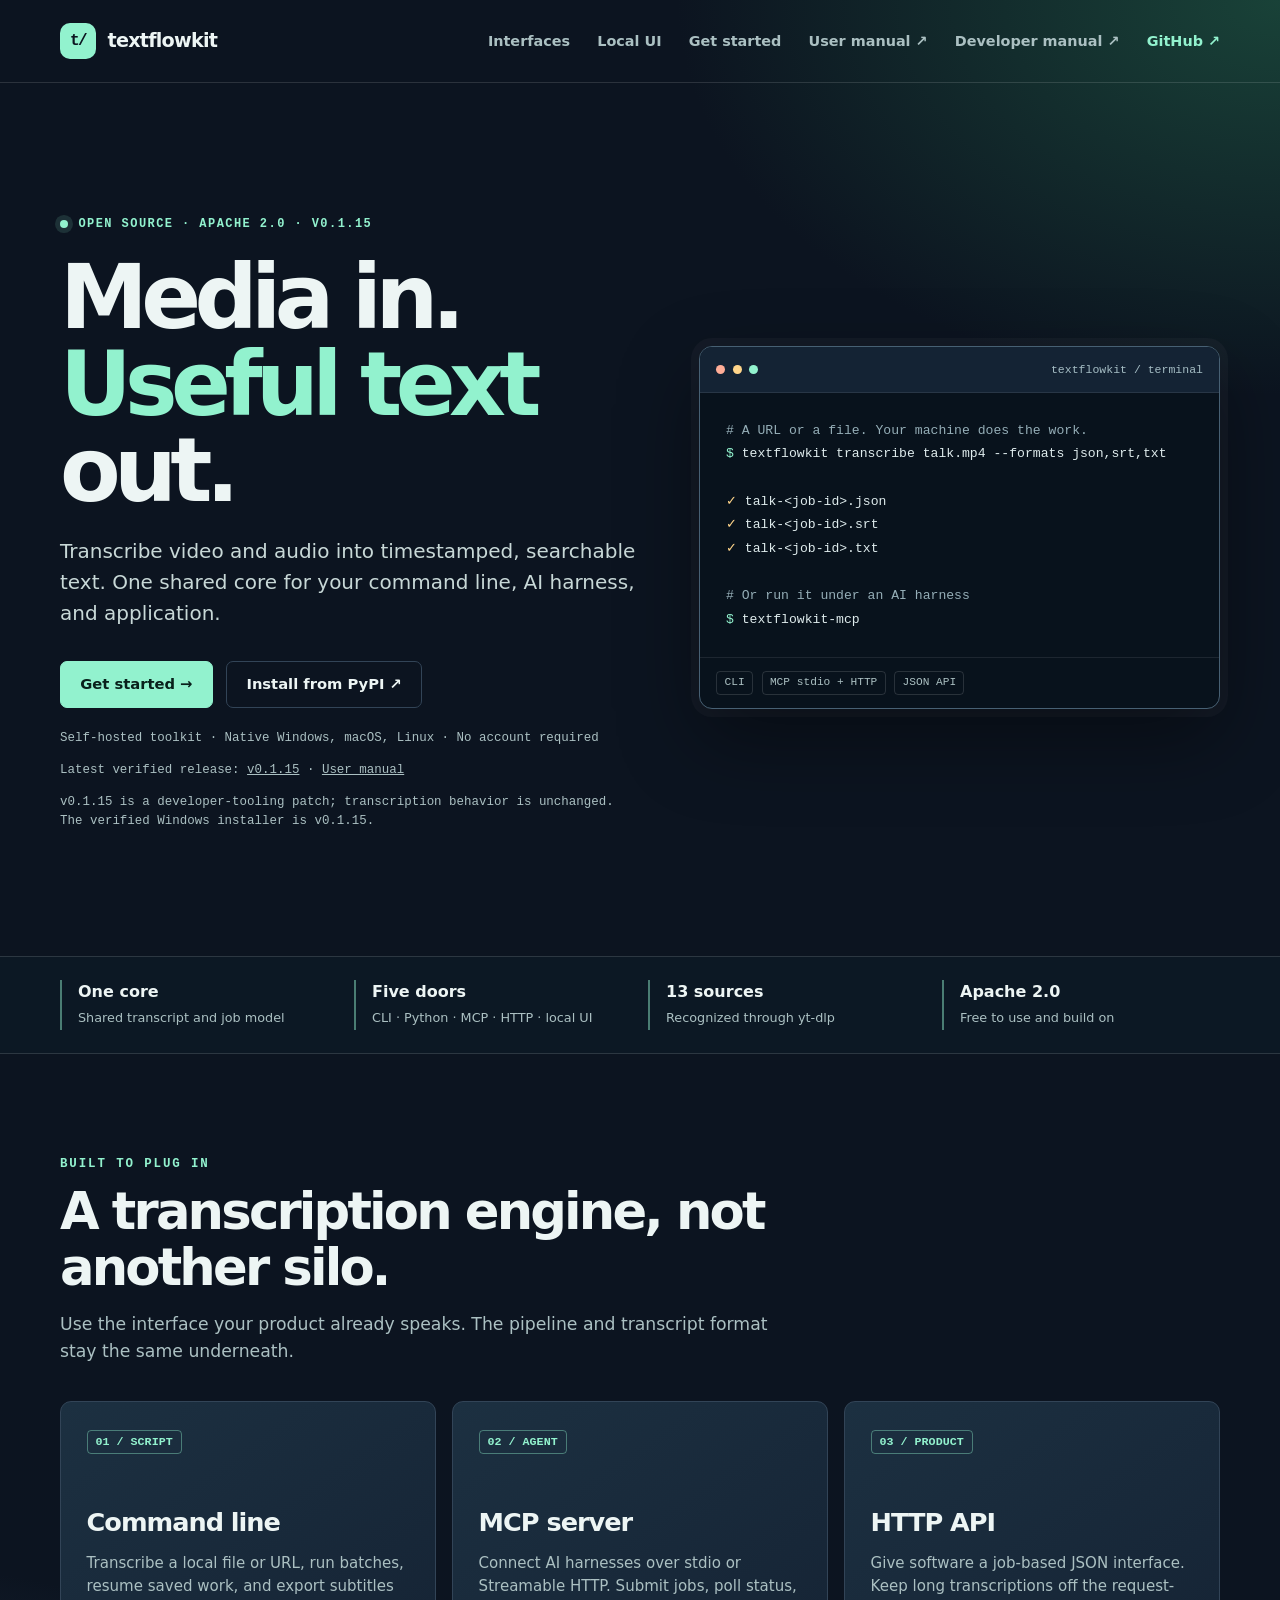
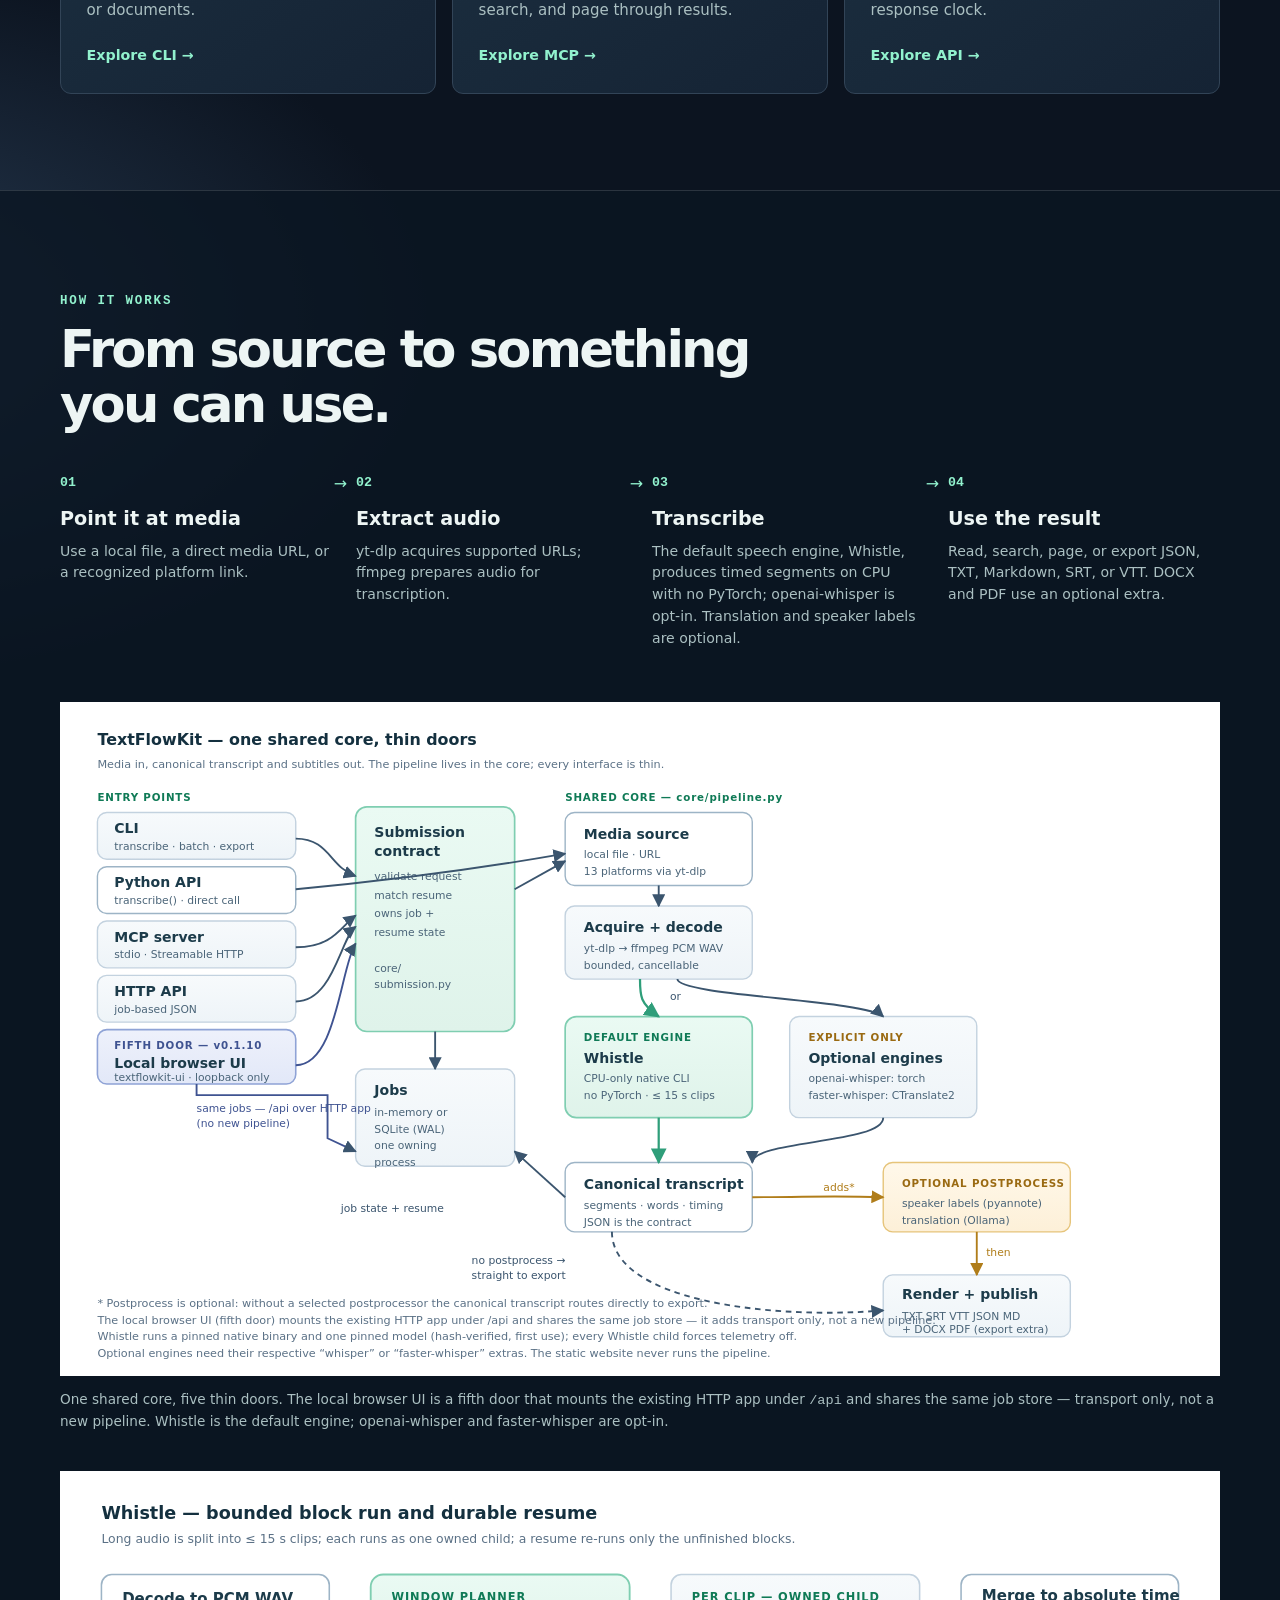
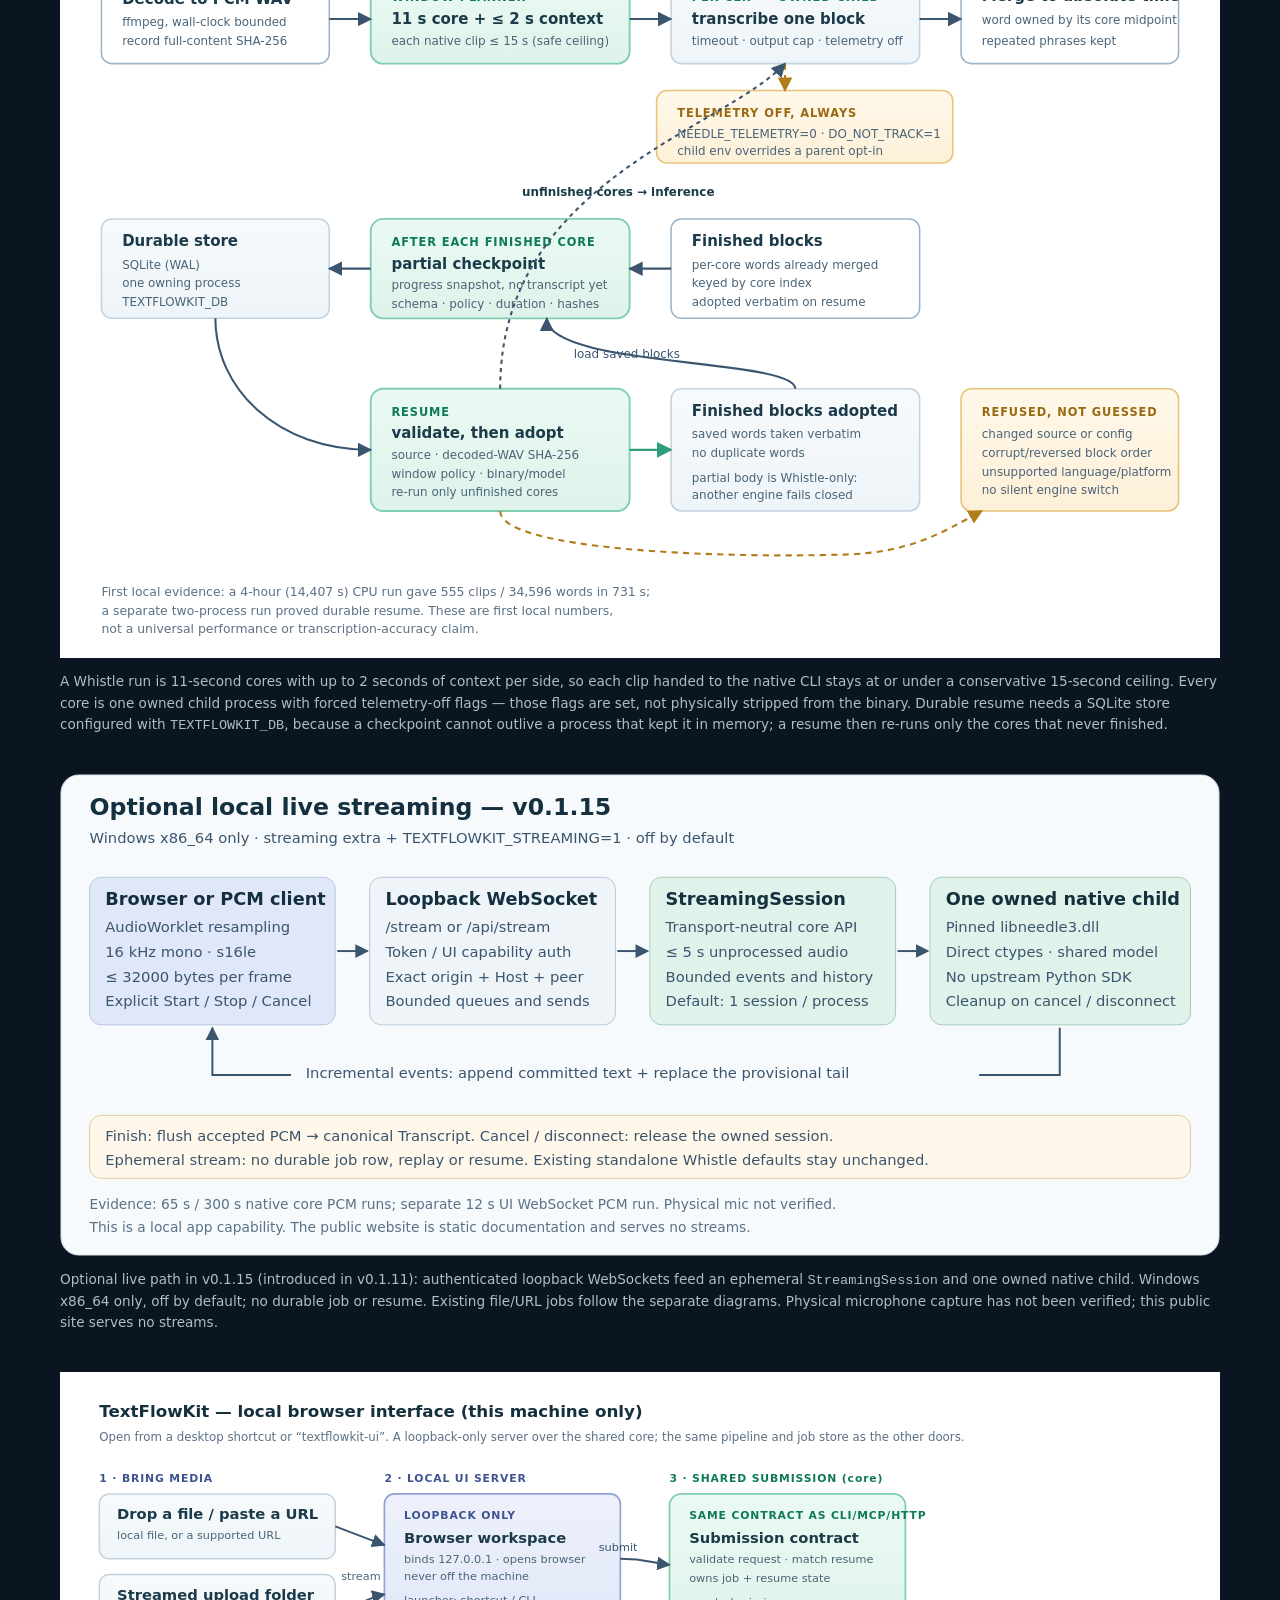
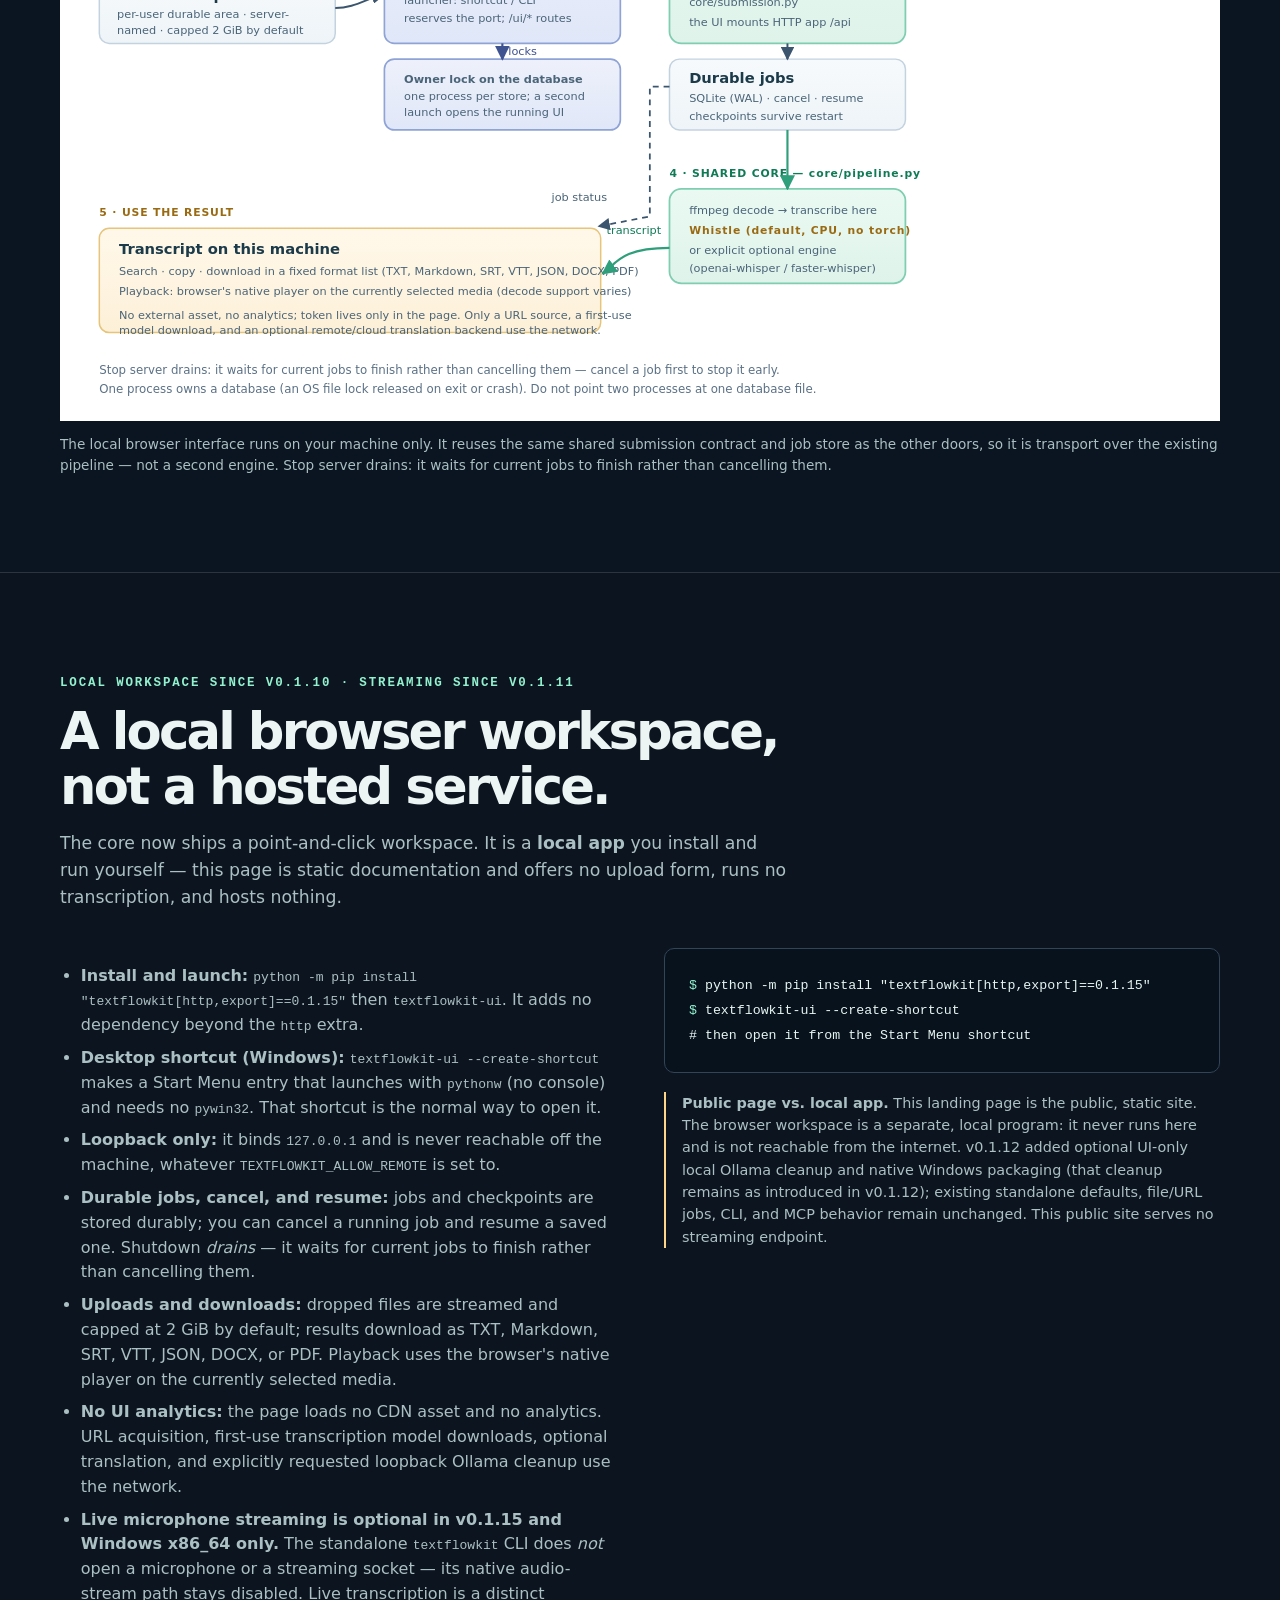
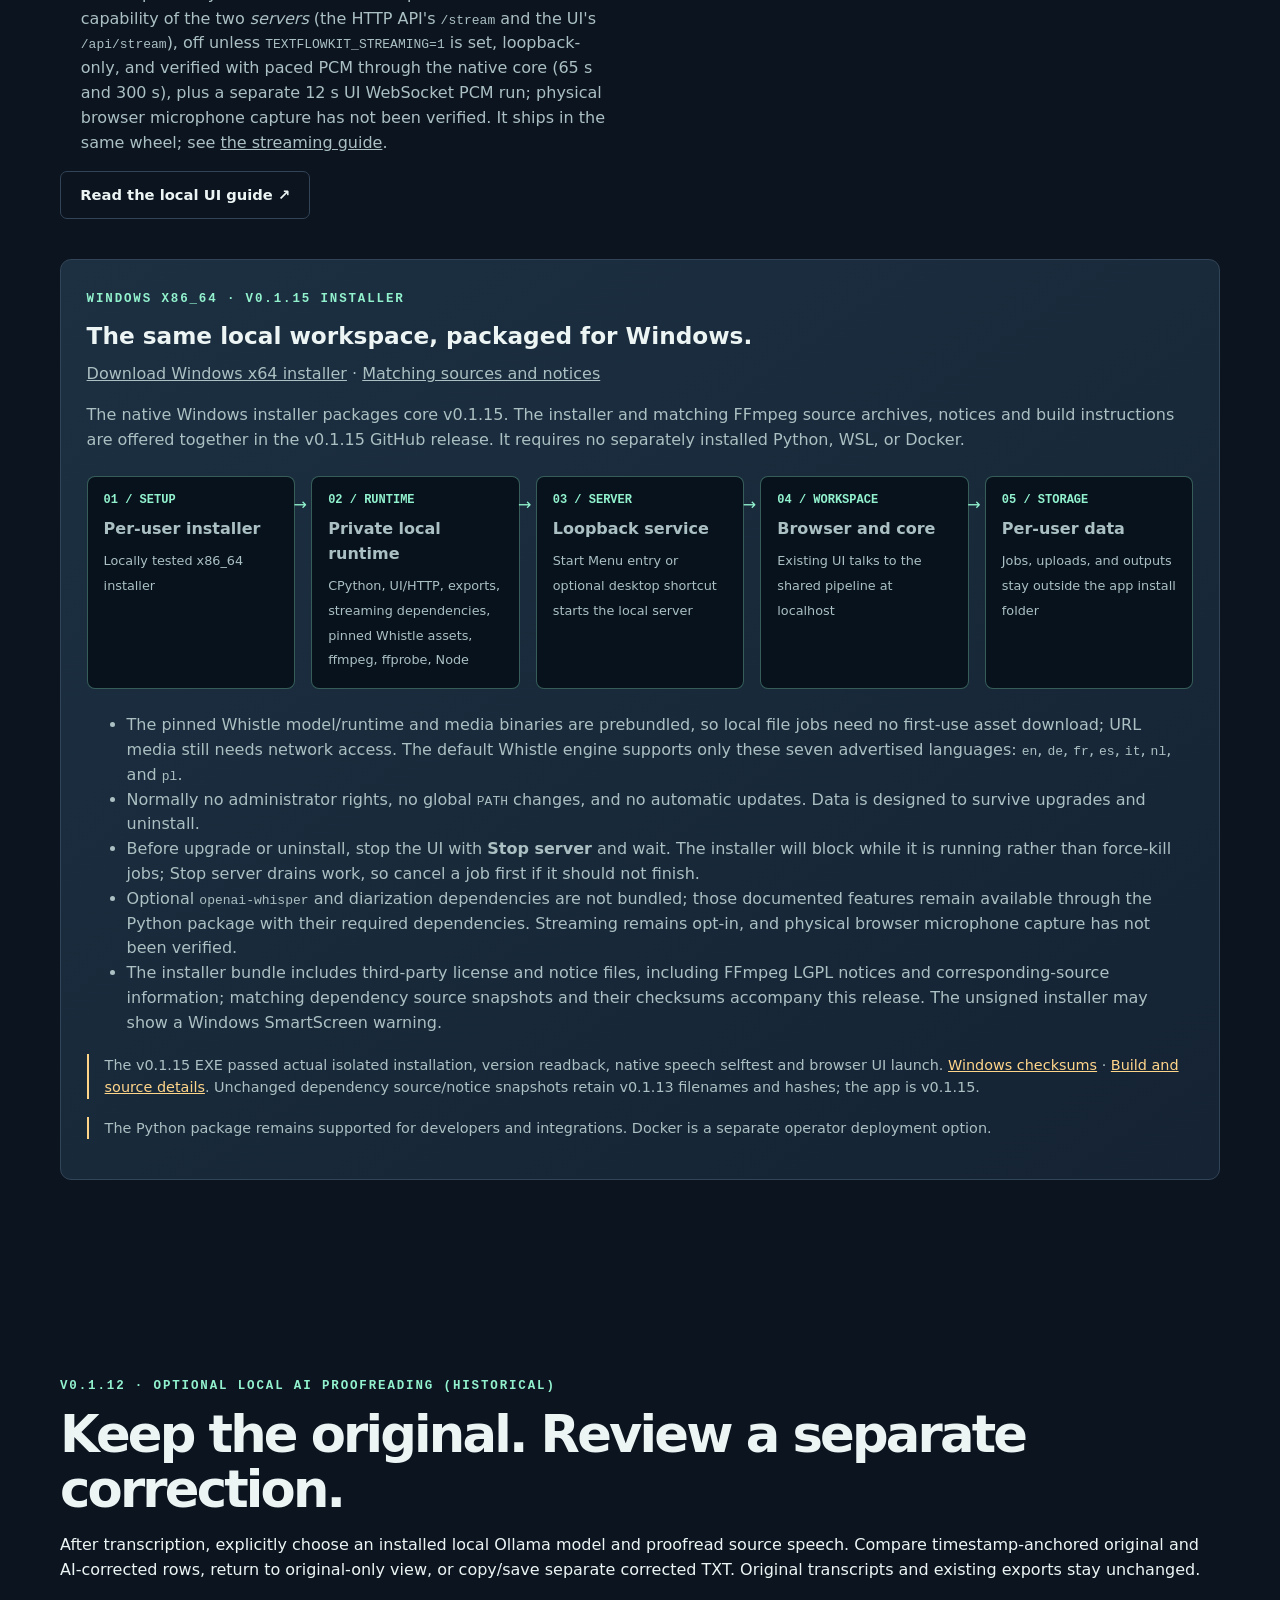
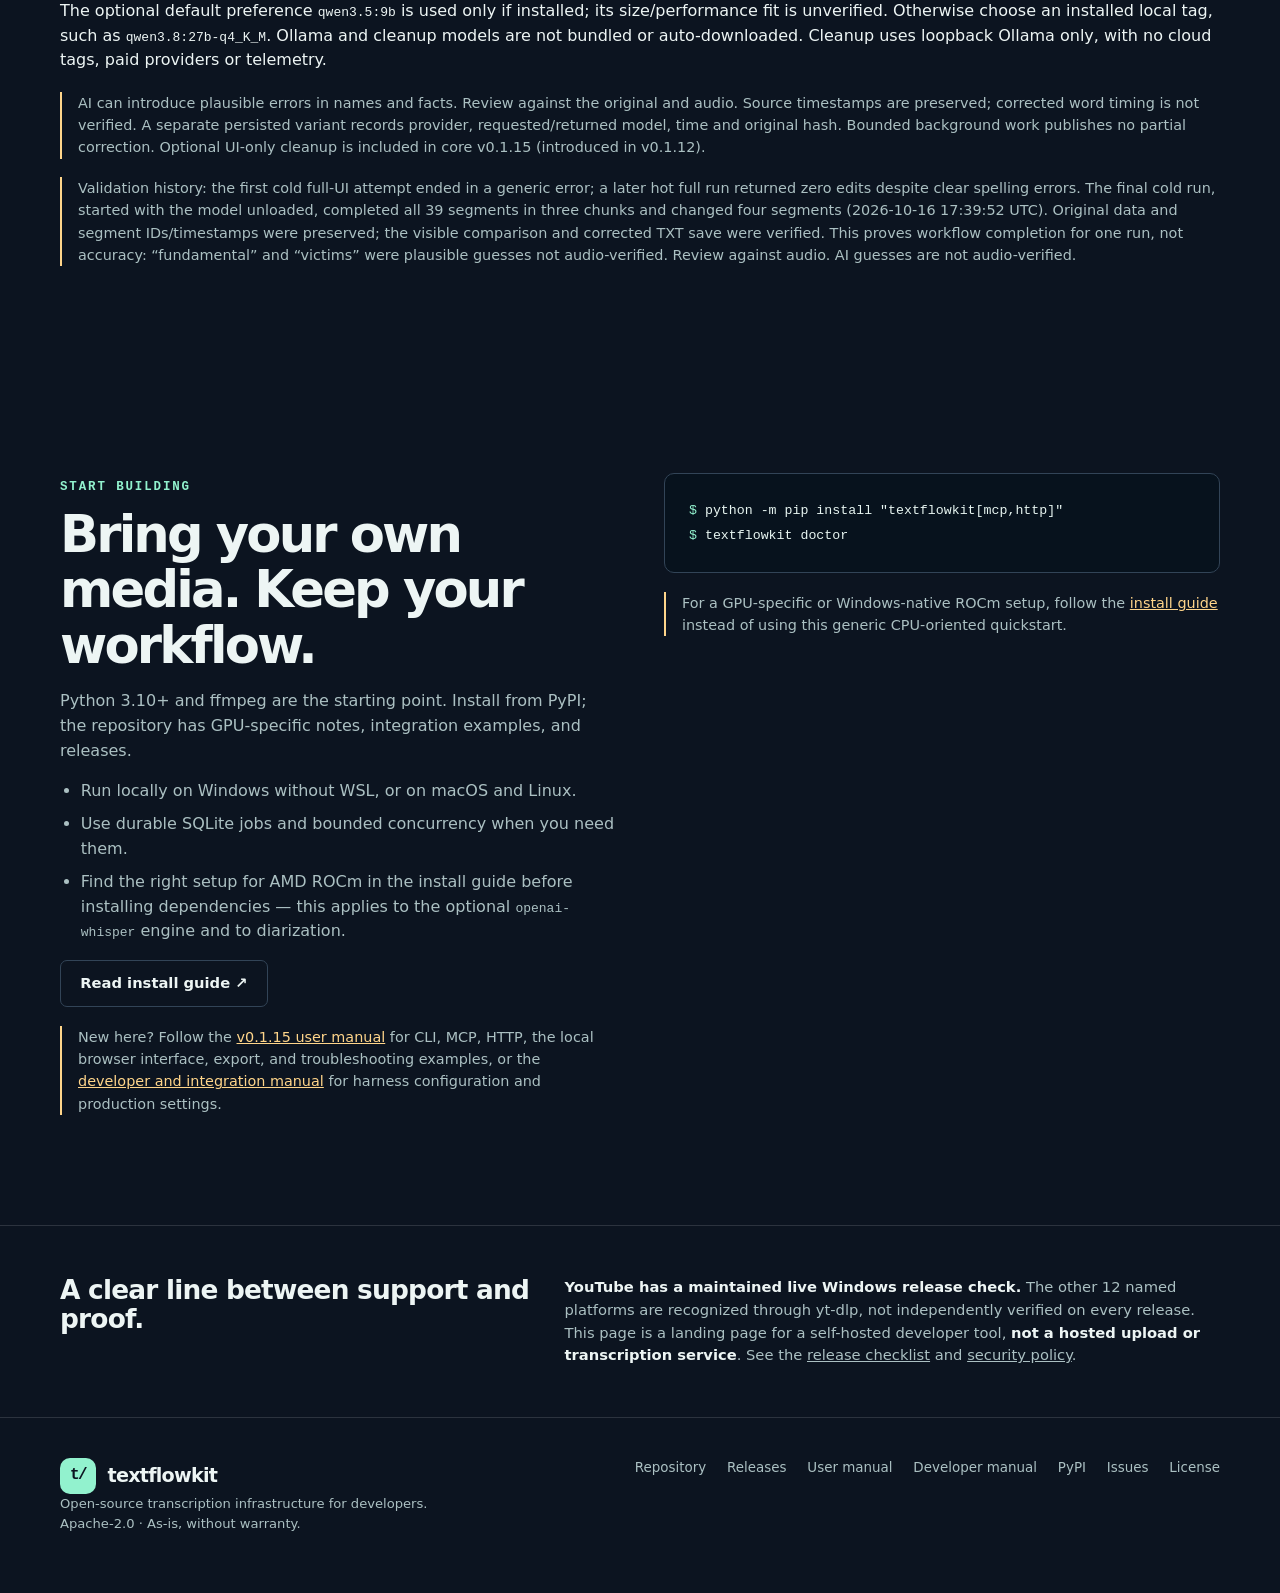
==== docs/index.html @ f4e9aa65 "docs: reconcile current interfaces and v0.1.15 surfaces" ====
<!doctype html>
<html lang="en">
<head>
  <meta charset="utf-8">
  <meta name="viewport" content="width=device-width, initial-scale=1">
  <meta name="theme-color" content="#0c1420">
  <meta name="description" content="TextFlowKit is an open-source, self-hosted transcription toolkit for developers. One core, a CLI, a Python API, an MCP server, an HTTP API, and a local browser workspace.">
  <meta property="og:type" content="website">
  <meta property="og:title" content="TextFlowKit — media in, useful text out">
  <meta property="og:description" content="An open-source transcription toolkit with one shared core and thin doors: CLI, Python, MCP, HTTP, and a local browser workspace.">
  <meta property="og:url" content="https://www.textflowkit.org/">
  <link rel="canonical" href="https://www.textflowkit.org/">
  <title>TextFlowKit — media in, useful text out</title>
  <style>
    :root {
      color-scheme: dark;
      --bg: #0c1420;
      --bg-soft: #111d2b;
      --panel: #152334;
      --line: #324457;
      --text: #edf5f4;
      --muted: #abc0c2;
      --mint: #92f2ce;
      --amber: #ffd58a;
      --coral: #ffad97;
      --mono: ui-monospace, SFMono-Regular, Consolas, "Liberation Mono", monospace;
      --sans: Inter, ui-sans-serif, system-ui, -apple-system, BlinkMacSystemFont, "Segoe UI", sans-serif;
    }

    * { box-sizing: border-box; }
    html { scroll-behavior: smooth; }
    body {
      margin: 0;
      background:
        radial-gradient(ellipse 58rem 38rem at 100% 0%, #194238 0%, transparent 65%),
        radial-gradient(ellipse 52rem 32rem at -12% 20%, #263950 0%, transparent 70%),
        var(--bg);
      color: var(--text);
      font-family: var(--sans);
      line-height: 1.55;
    }
    a { color: inherit; }
    a:hover { color: var(--mint); }
    a:focus-visible { outline: 3px solid var(--amber); outline-offset: 4px; border-radius: 3px; }
    .skip-link {
      position: absolute;
      top: -4rem;
      left: 1rem;
      z-index: 10;
      padding: .65rem 1rem;
      background: var(--mint);
      color: var(--bg);
    }
    .skip-link:focus { top: 1rem; }
    .wrap { width: min(1160px, calc(100% - 3rem)); margin-inline: auto; }
    header { border-bottom: 1px solid #ffffff20; }
    .nav { min-height: 82px; display: flex; align-items: center; justify-content: space-between; gap: 1.5rem; }
    .brand { display: inline-flex; align-items: center; gap: .72rem; font-weight: 800; font-size: 1.2rem; letter-spacing: -.04em; text-decoration: none; }
    .brand-mark { display: grid; place-items: center; width: 36px; height: 36px; color: var(--bg); background: var(--mint); border-radius: 10px; font-family: var(--mono); font-size: 1rem; letter-spacing: -.1em; }
    nav { display: flex; align-items: center; gap: 1.7rem; }
    nav a { font-size: .9rem; font-weight: 600; color: var(--muted); text-decoration: none; }
    nav .nav-github { color: var(--mint); }

    .hero { display: grid; grid-template-columns: 1.05fr .95fr; align-items: center; gap: clamp(2rem, 5vw, 5rem); padding-block: clamp(5rem, 10vw, 9rem) 7rem; }
    .hero > *, .install-grid > * { min-width: 0; }
    .eyebrow { display: inline-flex; align-items: center; gap: .65rem; color: var(--mint); font-family: var(--mono); font-size: .75rem; font-weight: 700; letter-spacing: .12em; text-transform: uppercase; }
    .eyebrow::before { content: ""; display: inline-block; width: 8px; height: 8px; background: currentColor; border-radius: 50%; box-shadow: 0 0 0 5px #92f2ce21; }
    h1, h2, h3, p { margin-top: 0; }
    h1 { max-width: 12ch; margin-block: 1.2rem 1.35rem; font-size: clamp(3.45rem, 6.9vw, 6.4rem); line-height: .98; letter-spacing: -.075em; }
    h1 em { color: var(--mint); font-style: normal; }
    .lead { max-width: 56ch; color: #c8d8d7; font-size: clamp(1.06rem, 1.65vw, 1.25rem); }
    .actions { display: flex; flex-wrap: wrap; gap: .85rem; margin-block: 2rem 1.3rem; }
    .button { display: inline-flex; align-items: center; justify-content: center; min-height: 47px; padding: .7rem 1.2rem; border: 1px solid var(--line); border-radius: 7px; font-weight: 700; font-size: .92rem; text-decoration: none; transition: background .2s ease, border-color .2s ease, transform .2s ease; }
    .button:hover { transform: translateY(-2px); }
    .button.primary { background: var(--mint); border-color: var(--mint); color: #09201b; }
    .button.primary:hover { background: #c0ffe7; }
    .button.secondary:hover { border-color: var(--mint); background: #ffffff0e; }
    .micro { color: var(--muted); font-family: var(--mono); font-size: .78rem; }
    .terminal { overflow: hidden; border: 1px solid #476073; border-radius: 13px; background: #08121c; box-shadow: 0 30px 80px #0006, 0 0 0 8px #ffffff08; }
    .terminal-top { display: flex; align-items: center; gap: .45rem; padding: .85rem 1rem; border-bottom: 1px solid #ffffff16; background: #142334; }
    .dot { width: 9px; height: 9px; border-radius: 50%; background: #647482; }
    .dot:first-child { background: var(--coral); }
    .dot:nth-child(2) { background: var(--amber); }
    .dot:nth-child(3) { background: var(--mint); }
    .terminal-label { margin-left: auto; color: #a5bdc4; font-family: var(--mono); font-size: .72rem; }
    .terminal pre { overflow-x: auto; margin: 0; padding: 1.6rem; color: #dfeced; font: .82rem/1.8 var(--mono); }
    .terminal .prompt { color: var(--mint); }
    .terminal .comment { color: #95aeb7; }
    .terminal .result { color: var(--amber); }
    /* Prompts, comments and sample output are decoration. Selecting a block must copy only
       the commands, so that a paste runs in CMD, PowerShell and POSIX shells alike. */
    .terminal .prompt, .terminal .comment, .terminal .result, .terminal .out, .codebox .prompt, .codebox .comment { user-select: none; -webkit-user-select: none; }
    .terminal-foot { display: flex; flex-wrap: wrap; gap: .55rem; padding: .8rem 1rem; border-top: 1px solid #ffffff16; color: var(--muted); font-family: var(--mono); font-size: .7rem; }
    .terminal-foot span { padding: .15rem .45rem; border: 1px solid #ffffff22; border-radius: 4px; }

    .rail { border-block: 1px solid #ffffff22; background: #0d1a27b5; }
    .rail-inner { display: grid; grid-template-columns: repeat(4, 1fr); gap: 1rem; padding-block: 1.45rem; }
    .rail-item { padding-left: 1rem; border-left: 2px solid #92f2ce77; }
    .rail strong { display: block; font-size: 1rem; }
    .rail span { color: var(--muted); font-size: .8rem; }

    section { padding-block: 6rem; }
    .section-head { max-width: 730px; margin-bottom: 2.3rem; }
    .kicker { color: var(--mint); font: 700 .78rem var(--mono); letter-spacing: .15em; text-transform: uppercase; }
    h2 { margin-block: .6rem 1rem; font-size: clamp(2.25rem, 4vw, 3.6rem); line-height: 1.08; letter-spacing: -.055em; }
    .section-head p { color: var(--muted); font-size: 1.08rem; }
    .cards { display: grid; grid-template-columns: repeat(3, 1fr); gap: 1rem; }
    .card { min-height: 265px; padding: 1.6rem; border: 1px solid var(--line); border-radius: 11px; background: linear-gradient(145deg, #1c3041, var(--panel)); }
    .card-tag { display: inline-block; margin-bottom: 3.1rem; padding: .25rem .5rem; border: 1px solid #92f2ce66; border-radius: 4px; color: var(--mint); font: 700 .73rem var(--mono); }
    .card h3 { margin-bottom: .55rem; font-size: 1.6rem; letter-spacing: -.04em; }
    .card p { color: var(--muted); font-size: .94rem; }
    .card a { display: inline-block; margin-top: .45rem; color: var(--mint); font-weight: 700; font-size: .89rem; text-decoration: none; }
    .card a:hover { text-decoration: underline; }

    .flow { border-block: 1px solid #ffffff22; background: #0b1622cc; }
    .flow-grid { display: grid; grid-template-columns: repeat(4, 1fr); gap: 1.5rem; }
    .flow-step { position: relative; }
    .flow-step:not(:last-child)::after { content: "→"; position: absolute; right: -.95rem; top: .15rem; color: var(--mint); }
    .flow-step b { color: var(--mint); font: 700 .83rem var(--mono); }
    .flow-step h3 { margin-block: .6rem .45rem; font-size: 1.2rem; }
    .flow-step p { color: var(--muted); font-size: .88rem; }

    .install-grid { display: grid; grid-template-columns: 1fr 1fr; align-items: start; gap: 3rem; }
    .install-grid p, .install-grid li { color: var(--muted); }
    .install-grid ul { padding-left: 1.3rem; }
    .install-grid li + li { margin-top: .5rem; }
    .codebox { overflow-x: auto; margin: 0; padding: 1.5rem; border: 1px solid var(--line); border-radius: 10px; background: #07121d; color: #e7f5f1; font: .83rem/1.9 var(--mono); }
    .codebox .prompt { color: var(--mint); }
    .note { margin-top: 1.15rem; padding-left: 1rem; border-left: 2px solid var(--amber); color: var(--muted); font-size: .9rem; }
    .note a { color: var(--amber); }

    .figure { overflow-x: auto; margin: 2.4rem 0 0; padding: 0; }
    .figure img { display: block; width: 100%; height: auto; min-width: 720px; }
    .figure figcaption { margin-top: .85rem; color: var(--muted); font-size: .85rem; }

    .installer-candidate { margin-top: 2.5rem; padding: 1.6rem; border: 1px solid var(--line); border-radius: 11px; background: linear-gradient(145deg, #1c3041, var(--panel)); }
    .installer-candidate h3 { margin-block: .5rem; font-size: 1.45rem; }
    .installer-candidate p, .installer-candidate li { color: var(--muted); }
    .installer-flow { display: grid; grid-template-columns: repeat(5, 1fr); gap: 1rem; margin: 1.5rem 0; padding: 0; list-style: none; }
    .installer-step { position: relative; min-height: 155px; padding: 1rem; border: 1px solid #92f2ce55; border-radius: 8px; background: #07121d; }
    .installer-step:not(:last-child)::after { content: "→"; position: absolute; right: -.8rem; top: 1rem; z-index: 1; color: var(--mint); }
    .installer-step b { display: block; margin-bottom: .6rem; color: var(--mint); font: 700 .75rem var(--mono); }
    .installer-step strong { display: block; margin-bottom: .4rem; }
    .installer-step span { color: var(--muted); font-size: .8rem; }

    .truth { padding-block: 3.1rem; border-top: 1px solid #ffffff22; }
    .truth-inner { display: flex; align-items: flex-start; justify-content: space-between; gap: 2rem; }
    .truth h2 { margin: 0; font-size: 1.65rem; letter-spacing: -.03em; }
    .truth p { max-width: 70ch; margin: 0; color: var(--muted); font-size: .92rem; }
    .truth strong { color: var(--text); }
    footer { padding-block: 2.5rem 3rem; border-top: 1px solid #ffffff22; }
    .footer-inner { display: flex; align-items: flex-start; justify-content: space-between; flex-wrap: wrap; gap: 1.5rem; }
    footer p { color: var(--muted); font-size: .82rem; }
    .footer-links { display: flex; flex-wrap: wrap; gap: 1.3rem; }
    .footer-links a { color: var(--muted); font-size: .84rem; text-decoration: none; }

    @media (max-width: 800px) {
      .hero, .install-grid { grid-template-columns: 1fr; }
      .hero { padding-block: 5rem; }
      .hero h1 { max-width: 14ch; }
      .terminal { max-width: 650px; }
      .rail-inner, .flow-grid { grid-template-columns: repeat(2, 1fr); }
      .flow-step::after { display: none; }
      .cards { grid-template-columns: 1fr; }
      .card { min-height: 0; }
      .card-tag { margin-bottom: 1.6rem; }
      .installer-flow { grid-template-columns: repeat(2, 1fr); }
      .installer-step:not(:last-child)::after { display: none; }
      .truth-inner { display: block; }
      .truth h2 { margin-bottom: .8rem; }
    }
    @media (max-width: 540px) {
      .wrap { width: min(100% - 2rem, 1160px); }
      .nav { min-height: 70px; }
      nav { gap: .85rem; }
      nav a:not(.nav-github) { display: none; }
      h1 { font-size: clamp(3.25rem, 14vw, 4.5rem); }
      .rail-inner { gap: 1.25rem; }
      .rail-item { padding-left: .7rem; }
      section { padding-block: 4rem; }
      .terminal pre, .codebox { font-size: .73rem; }
    }
    @media (prefers-reduced-motion: reduce) {
      html { scroll-behavior: auto; }
      .button { transition: none; }
      .button:hover { transform: none; }
    }
  </style>
</head>
<body>
  <a class="skip-link" href="#main">Skip to content</a>
  <header>
    <div class="wrap nav">
      <a class="brand" href="./" aria-label="TextFlowKit home"><span class="brand-mark" aria-hidden="true">t/</span>textflowkit</a>
      <nav aria-label="Primary navigation">
        <a href="#interfaces">Interfaces</a>
        <a href="#local-ui">Local UI</a>
        <a href="#install">Get started</a>
        <a href="https://github.com/scottconverse/textflowkit/blob/main/docs/user-manual.md">User manual ↗</a>
        <a href="https://github.com/scottconverse/textflowkit/blob/main/docs/adapters.md">Developer manual ↗</a>
        <a class="nav-github" href="https://github.com/scottconverse/textflowkit">GitHub ↗</a>
      </nav>
    </div>
  </header>

  <main id="main">
    <div class="wrap hero">
      <div>
        <span class="eyebrow">Open source · Apache 2.0 · v0.1.15</span>
        <h1>Media in.<br><em>Useful text</em> out.</h1>
        <p class="lead">Transcribe video and audio into timestamped, searchable text. One shared core for your command line, AI harness, and application.</p>
        <div class="actions">
          <a class="button primary" href="#install">Get started <span aria-hidden="true">&nbsp;→</span></a>
          <a class="button secondary" href="https://pypi.org/project/textflowkit/">Install from PyPI <span aria-hidden="true">&nbsp;↗</span></a>
        </div>
        <p class="micro">Self-hosted toolkit · Native Windows, macOS, Linux · No account required</p>
        <p class="micro">Latest verified release: <a href="https://github.com/scottconverse/textflowkit/releases/tag/v0.1.15">v0.1.15</a> · <a href="https://github.com/scottconverse/textflowkit/blob/main/docs/user-manual.md">User manual</a></p>
        <p class="micro">v0.1.15 is a developer-tooling patch; transcription behavior is unchanged. The verified Windows installer is v0.1.15.</p>
      </div>
      <div class="terminal" aria-label="Example transcription command and output">
        <div class="terminal-top"><span class="dot"></span><span class="dot"></span><span class="dot"></span><span class="terminal-label">textflowkit / terminal</span></div>
        <pre><span class="comment"># A URL or a file. Your machine does the work.</span>
<span class="prompt">$ </span>textflowkit transcribe talk.mp4 --formats json,srt,txt

<span class="result">✓</span><span class="out"> talk-&lt;job-id&gt;.json</span>
<span class="result">✓</span><span class="out"> talk-&lt;job-id&gt;.srt</span>
<span class="result">✓</span><span class="out"> talk-&lt;job-id&gt;.txt</span>

<span class="comment"># Or run it under an AI harness</span>
<span class="prompt">$ </span>textflowkit-mcp</pre>
        <div class="terminal-foot"><span>CLI</span><span>MCP stdio + HTTP</span><span>JSON API</span></div>
      </div>
    </div>

    <div class="rail" aria-label="Project facts">
      <div class="wrap rail-inner">
        <div class="rail-item"><strong>One core</strong><span>Shared transcript and job model</span></div>
        <div class="rail-item"><strong>Five doors</strong><span>CLI · Python · MCP · HTTP · local UI</span></div>
        <div class="rail-item"><strong>13 sources</strong><span>Recognized through yt-dlp</span></div>
        <div class="rail-item"><strong>Apache 2.0</strong><span>Free to use and build on</span></div>
      </div>
    </div>

    <section class="wrap" id="interfaces" aria-labelledby="interfaces-title">
      <div class="section-head">
        <span class="kicker">Built to plug in</span>
        <h2 id="interfaces-title">A transcription engine, not another silo.</h2>
        <p>Use the interface your product already speaks. The pipeline and transcript format stay the same underneath.</p>
      </div>
      <div class="cards">
        <article class="card">
          <span class="card-tag">01 / SCRIPT</span>
          <h3>Command line</h3>
          <p>Transcribe a local file or URL, run batches, resume saved work, and export subtitles or documents.</p>
          <a href="https://github.com/scottconverse/textflowkit#usage">Explore CLI →</a>
        </article>
        <article class="card">
          <span class="card-tag">02 / AGENT</span>
          <h3>MCP server</h3>
          <p>Connect AI harnesses over stdio or Streamable HTTP. Submit jobs, poll status, search, and page through results.</p>
          <a href="https://github.com/scottconverse/textflowkit/blob/main/docs/adapters.md">Explore MCP →</a>
        </article>
        <article class="card">
          <span class="card-tag">03 / PRODUCT</span>
          <h3>HTTP API</h3>
          <p>Give software a job-based JSON interface. Keep long transcriptions off the request-response clock.</p>
          <a href="https://github.com/scottconverse/textflowkit/blob/main/docs/adapters.md#http-for-software-products-and-web-frontends">Explore API →</a>
        </article>
      </div>
    </section>

    <section class="flow" aria-labelledby="flow-title">
      <div class="wrap">
        <div class="section-head">
          <span class="kicker">How it works</span>
          <h2 id="flow-title">From source to something you can use.</h2>
        </div>
        <div class="flow-grid">
          <div class="flow-step"><b>01</b><h3>Point it at media</h3><p>Use a local file, a direct media URL, or a recognized platform link.</p></div>
          <div class="flow-step"><b>02</b><h3>Extract audio</h3><p>yt-dlp acquires supported URLs; ffmpeg prepares audio for transcription.</p></div>
          <div class="flow-step"><b>03</b><h3>Transcribe</h3><p>The default speech engine, Whistle, produces timed segments on CPU with no PyTorch; openai-whisper is opt-in. Translation and speaker labels are optional.</p></div>
          <div class="flow-step"><b>04</b><h3>Use the result</h3><p>Read, search, page, or export JSON, TXT, Markdown, SRT, or VTT. DOCX and PDF use an optional extra.</p></div>
        </div>
        <figure class="figure">
          <img src="assets/architecture-overview.svg" alt="TextFlowKit shared-core architecture: five thin entry points feed one core. The CLI, Python API, MCP, HTTP API, and the local browser UI (a fifth door that mounts the existing HTTP app under /api and shares the same job store, adding transport only, not a new pipeline) sit above one core that acquires and decodes media, transcribes with the default Whistle engine or an explicitly selected openai-whisper/faster-whisper engine, keeps job state and resume checkpoints in an optional SQLite store, adds optional speaker or translation postprocessing, and publishes TXT, SRT, VTT, JSON, Markdown, and optional DOCX/PDF exports." loading="lazy" width="1240" height="720">
          <figcaption>One shared core, five thin doors. The local browser UI is a fifth door that mounts the existing HTTP app under <code>/api</code> and shares the same job store — transport only, not a new pipeline. Whistle is the default engine; openai-whisper and faster-whisper are opt-in.</figcaption>
        </figure>
        <figure class="figure">
          <img src="assets/whistle-resume.svg" alt="Whistle bounded block run and durable resume: a decoded PCM WAV is split into 11-second cores with up to two seconds of context per side so every clip stays at or under the 15-second decode ceiling, each core runs as one owned child process with a per-clip timeout and forced telemetry-off flags, a partial checkpoint is written to the durable SQLite store after each finished core, and a resume validates the source and decoded-WAV hashes and the window policy then re-runs only the unfinished cores." loading="lazy" width="1120" height="760">
          <figcaption>A Whistle run is 11-second cores with up to 2 seconds of context per side, so each clip handed to the native CLI stays at or under a conservative 15-second ceiling. Every core is one owned child process with forced telemetry-off flags — those flags are set, not physically stripped from the binary. Durable resume needs a SQLite store configured with <code>TEXTFLOWKIT_DB</code>, because a checkpoint cannot outlive a process that kept it in memory; a resume then re-runs only the cores that never finished.</figcaption>
        </figure>
        <figure class="figure">
          <img src="assets/live-streaming-flow.svg" alt="Optional Windows x86_64 streaming: bounded PCM passes through an authenticated loopback WebSocket to an ephemeral StreamingSession and one owned native child; incremental events return, finish flushes to a canonical Transcript, and cancel releases the session. No durable job or resume; off by default; physical microphone capture not verified; the public site serves no streams." loading="lazy" width="1180" height="490">
          <figcaption>Optional live path in v0.1.15 (introduced in v0.1.11): authenticated loopback WebSockets feed an ephemeral <code>StreamingSession</code> and one owned native child. Windows x86_64 only, off by default; no durable job or resume. Existing file/URL jobs follow the separate diagrams. Physical microphone capture has not been verified; this public site serves no streams.</figcaption>
        </figure>
        <figure class="figure">
          <img src="assets/local-ui-flow.svg" alt="TextFlowKit local browser interface request flow: the operator opens the workspace from a desktop shortcut or the textflowkit-ui command, which launches a loopback-only server on 127.0.0.1 that holds an exclusive owner lock on the durable SQLite database; the operator drops a file or pastes a URL, a file is streamed to a per-user upload folder capped at 2 GiB by default; both become a submission through the same shared submission contract the CLI, MCP, and HTTP doors use, writing a durable job that runs through the shared core (Whistle by default or an explicit optional engine) decoding with ffmpeg and transcribing on this machine; a finished transcript is searchable, copyable, downloadable in a fixed format list, and playable with the browser's native player on the currently selected media." loading="lazy" width="1180" height="660">
          <figcaption>The local browser interface runs on your machine only. It reuses the same shared submission contract and job store as the other doors, so it is transport over the existing pipeline — not a second engine. Stop server drains: it waits for current jobs to finish rather than cancelling them.</figcaption>
        </figure>
      </div>
    </section>

    <section class="wrap" id="local-ui" aria-labelledby="local-ui-title">
      <div class="section-head">
        <span class="kicker">Local workspace since v0.1.10 · streaming since v0.1.11</span>
        <h2 id="local-ui-title">A local browser workspace, not a hosted service.</h2>
        <p>The core now ships a point-and-click workspace. It is a <strong>local app</strong> you install and run yourself — this page is static documentation and offers no upload form, runs no transcription, and hosts nothing.</p>
      </div>
      <div class="install-grid">
        <div>
          <ul>
            <li><strong>Install and launch:</strong> <code>python -m pip install "textflowkit[http,export]==0.1.15"</code> then <code>textflowkit-ui</code>. It adds no dependency beyond the <code>http</code> extra.</li>
            <li><strong>Desktop shortcut (Windows):</strong> <code>textflowkit-ui --create-shortcut</code> makes a Start Menu entry that launches with <code>pythonw</code> (no console) and needs no <code>pywin32</code>. That shortcut is the normal way to open it.</li>
            <li><strong>Loopback only:</strong> it binds <code>127.0.0.1</code> and is never reachable off the machine, whatever <code>TEXTFLOWKIT_ALLOW_REMOTE</code> is set to.</li>
            <li><strong>Durable jobs, cancel, and resume:</strong> jobs and checkpoints are stored durably; you can cancel a running job and resume a saved one. Shutdown <em>drains</em> — it waits for current jobs to finish rather than cancelling them.</li>
            <li><strong>Uploads and downloads:</strong> dropped files are streamed and capped at 2 GiB by default; results download as TXT, Markdown, SRT, VTT, JSON, DOCX, or PDF. Playback uses the browser's native player on the currently selected media.</li>
            <li><strong>No UI analytics:</strong> the page loads no CDN asset and no analytics. URL acquisition, first-use transcription model downloads, optional translation, and explicitly requested loopback Ollama cleanup use the network.</li>
            <li><strong>Live microphone streaming is optional in v0.1.15 and Windows x86_64 only.</strong> The standalone <code>textflowkit</code> CLI does <em>not</em> open a microphone or a streaming socket — its native audio-stream path stays disabled. Live transcription is a distinct capability of the two <em>servers</em> (the HTTP API's <code>/stream</code> and the UI's <code>/api/stream</code>), off unless <code>TEXTFLOWKIT_STREAMING=1</code> is set, loopback-only, and verified with paced PCM through the native core (65 s and 300 s), plus a separate 12 s UI WebSocket PCM run; physical browser microphone capture has not been verified. It ships in the same wheel; see <a href="https://github.com/scottconverse/textflowkit/blob/main/docs/streaming.md">the streaming guide</a>.</li>
          </ul>
          <a class="button secondary" href="https://github.com/scottconverse/textflowkit/blob/main/docs/user-manual.md#7-local-browser-interface">Read the local UI guide ↗</a>
        </div>
        <div>
          <pre class="codebox"><span class="prompt">$ </span>python -m pip install "textflowkit[http,export]==0.1.15"
<span class="prompt">$ </span>textflowkit-ui --create-shortcut
<span class="comment"># then open it from the Start Menu shortcut</span></pre>
          <p class="note"><strong>Public page vs. local app.</strong> This landing page is the public, static site. The browser workspace is a separate, local program: it never runs here and is not reachable from the internet. v0.1.12 added optional UI-only local Ollama cleanup and native Windows packaging (that cleanup remains as introduced in v0.1.12); existing standalone defaults, file/URL jobs, CLI, and MCP behavior remain unchanged. This public site serves no streaming endpoint.</p>
        </div>
      </div>
      <div class="installer-candidate" aria-labelledby="installer-candidate-title">
        <span class="kicker">Windows x86_64 · v0.1.15 installer</span>
        <h3 id="installer-candidate-title">The same local workspace, packaged for Windows.</h3>
        <p><a href="https://github.com/scottconverse/textflowkit/releases/download/v0.1.15/TextFlowKit-0.1.15-windows-x64-setup.exe">Download Windows x64 installer</a> · <a href="https://github.com/scottconverse/textflowkit/releases/tag/v0.1.15">Matching sources and notices</a></p>
        <p>The native Windows installer packages core v0.1.15. The installer and matching FFmpeg source archives, notices and build instructions are offered together in the v0.1.15 GitHub release. It requires no separately installed Python, WSL, or Docker.</p>
        <ol class="installer-flow" aria-label="Windows installer architecture">
          <li class="installer-step"><b>01 / SETUP</b><strong>Per-user installer</strong><span>Locally tested x86_64 installer</span></li>
          <li class="installer-step"><b>02 / RUNTIME</b><strong>Private local runtime</strong><span>CPython, UI/HTTP, exports, streaming dependencies, pinned Whistle assets, ffmpeg, ffprobe, Node</span></li>
          <li class="installer-step"><b>03 / SERVER</b><strong>Loopback service</strong><span>Start Menu entry or optional desktop shortcut starts the local server</span></li>
          <li class="installer-step"><b>04 / WORKSPACE</b><strong>Browser and core</strong><span>Existing UI talks to the shared pipeline at localhost</span></li>
          <li class="installer-step"><b>05 / STORAGE</b><strong>Per-user data</strong><span>Jobs, uploads, and outputs stay outside the app install folder</span></li>
        </ol>
        <ul>
          <li>The pinned Whistle model/runtime and media binaries are prebundled, so local file jobs need no first-use asset download; URL media still needs network access. The default Whistle engine supports only these seven advertised languages: <code>en</code>, <code>de</code>, <code>fr</code>, <code>es</code>, <code>it</code>, <code>nl</code>, and <code>pl</code>.</li>
          <li>Normally no administrator rights, no global <code>PATH</code> changes, and no automatic updates. Data is designed to survive upgrades and uninstall.</li>
          <li>Before upgrade or uninstall, stop the UI with <strong>Stop server</strong> and wait. The installer will block while it is running rather than force-kill jobs; Stop server drains work, so cancel a job first if it should not finish.</li>
          <li>Optional <code>openai-whisper</code> and diarization dependencies are not bundled; those documented features remain available through the Python package with their required dependencies. Streaming remains opt-in, and physical browser microphone capture has not been verified.</li>
          <li>The installer bundle includes third-party license and notice files, including FFmpeg LGPL notices and corresponding-source information; matching dependency source snapshots and their checksums accompany this release. The unsigned installer may show a Windows SmartScreen warning.</li>
        </ul>
        <p class="note">The v0.1.15 EXE passed actual isolated installation, version readback, native speech selftest and browser UI launch. <a href="https://github.com/scottconverse/textflowkit/releases/download/v0.1.15/WINDOWS-SHA256SUMS">Windows checksums</a> · <a href="https://github.com/scottconverse/textflowkit/releases/download/v0.1.15/WINDOWS-README.md">Build and source details</a>. Unchanged dependency source/notice snapshots retain v0.1.13 filenames and hashes; the app is v0.1.15.</p>
        <p class="note">The Python package remains supported for developers and integrations. Docker is a separate operator deployment option.</p>
      </div>
    </section>


    <section class="wrap" id="ai-cleanup" aria-labelledby="ai-cleanup-title">
      <span class="kicker">v0.1.12 · Optional local AI proofreading (historical)</span>
      <h2 id="ai-cleanup-title">Keep the original. Review a separate correction.</h2>
      <p>After transcription, explicitly choose an installed local Ollama model and
      proofread source speech. Compare timestamp-anchored original and AI-corrected
      rows, return to original-only view, or copy/save separate corrected TXT.
      Original transcripts and existing exports stay unchanged.</p>
      <p>The optional default preference <code>qwen3.5:9b</code> is used only if
      installed; its size/performance fit is unverified. Otherwise choose an installed
      local tag, such as <code>qwen3.8:27b-q4_K_M</code>.
      Ollama and cleanup models are not bundled or auto-downloaded. Cleanup uses
      loopback Ollama only, with no cloud tags, paid providers or telemetry.</p>
      <p class="note">AI can introduce plausible errors in names and facts. Review
      against the original and audio. Source timestamps are preserved; corrected
      word timing is not verified. A separate persisted variant records provider,
      requested/returned model, time and original hash. Bounded background work
      publishes no partial correction. Optional UI-only cleanup is included in core v0.1.15 (introduced in v0.1.12).</p>
      <p class="note">Validation history: the first cold full-UI attempt ended in a
      generic error; a later hot full run returned zero edits despite clear spelling
      errors. The final cold run, started with the model unloaded, completed all 39
      segments in three chunks and changed four segments (2026-10-16 17:39:52 UTC).
      Original data and segment IDs/timestamps were preserved; the visible comparison
      and corrected TXT save were verified. This proves workflow completion for one
      run, not accuracy: “fundamental” and “victims” were plausible guesses not
      audio-verified. Review against audio. AI guesses are not audio-verified.</p>
    </section>

    <section class="wrap install-grid" id="install" aria-labelledby="install-title">
      <div>
        <span class="kicker">Start building</span>
        <h2 id="install-title">Bring your own media. Keep your workflow.</h2>
        <p>Python 3.10+ and ffmpeg are the starting point. Install from PyPI; the repository has GPU-specific notes, integration examples, and releases.</p>
        <ul>
          <li>Run locally on Windows without WSL, or on macOS and Linux.</li>
          <li>Use durable SQLite jobs and bounded concurrency when you need them.</li>
          <li>Find the right setup for AMD ROCm in the install guide before installing dependencies — this applies to the optional <code>openai-whisper</code> engine and to diarization.</li>
        </ul>
        <a class="button secondary" href="https://github.com/scottconverse/textflowkit/blob/main/docs/install.md">Read install guide ↗</a>
        <p class="note">New here? Follow the <a href="https://github.com/scottconverse/textflowkit/blob/main/docs/user-manual.md">v0.1.15 user manual</a> for CLI, MCP, HTTP, the local browser interface, export, and troubleshooting examples, or the <a href="https://github.com/scottconverse/textflowkit/blob/main/docs/adapters.md">developer and integration manual</a> for harness configuration and production settings.</p>
      </div>
      <div>
        <pre class="codebox"><span class="prompt">$ </span>python -m pip install "textflowkit[mcp,http]"
<span class="prompt">$ </span>textflowkit doctor</pre>
        <p class="note">For a GPU-specific or Windows-native ROCm setup, follow the <a href="https://github.com/scottconverse/textflowkit/blob/main/docs/install.md">install guide</a> instead of using this generic CPU-oriented quickstart.</p>
      </div>
    </section>

    <aside class="truth" aria-labelledby="truth-title">
      <div class="wrap truth-inner">
        <h2 id="truth-title">A clear line between support and proof.</h2>
        <p><strong>YouTube has a maintained live Windows release check.</strong> The other 12 named platforms are recognized through yt-dlp, not independently verified on every release. This page is a landing page for a self-hosted developer tool, <strong>not a hosted upload or transcription service</strong>. See the <a href="https://github.com/scottconverse/textflowkit/blob/main/docs/release-checklist.md">release checklist</a> and <a href="https://github.com/scottconverse/textflowkit/blob/main/SECURITY.md">security policy</a>.</p>
      </div>
    </aside>
  </main>

  <footer>
    <div class="wrap footer-inner">
      <div><a class="brand" href="./"><span class="brand-mark" aria-hidden="true">t/</span>textflowkit</a><p>Open-source transcription infrastructure for developers.<br>Apache-2.0 · As-is, without warranty.</p></div>
      <div class="footer-links" aria-label="Project links">
        <a href="https://github.com/scottconverse/textflowkit">Repository</a>
        <a href="https://github.com/scottconverse/textflowkit/releases/latest">Releases</a>
        <a href="https://github.com/scottconverse/textflowkit/blob/main/docs/user-manual.md">User manual</a>
        <a href="https://github.com/scottconverse/textflowkit/blob/main/docs/adapters.md">Developer manual</a>
        <a href="https://pypi.org/project/textflowkit/">PyPI</a>
        <a href="https://github.com/scottconverse/textflowkit/issues">Issues</a>
        <a href="https://github.com/scottconverse/textflowkit/blob/main/LICENSE">License</a>
      </div>
    </div>
  </footer>
</body>
</html>
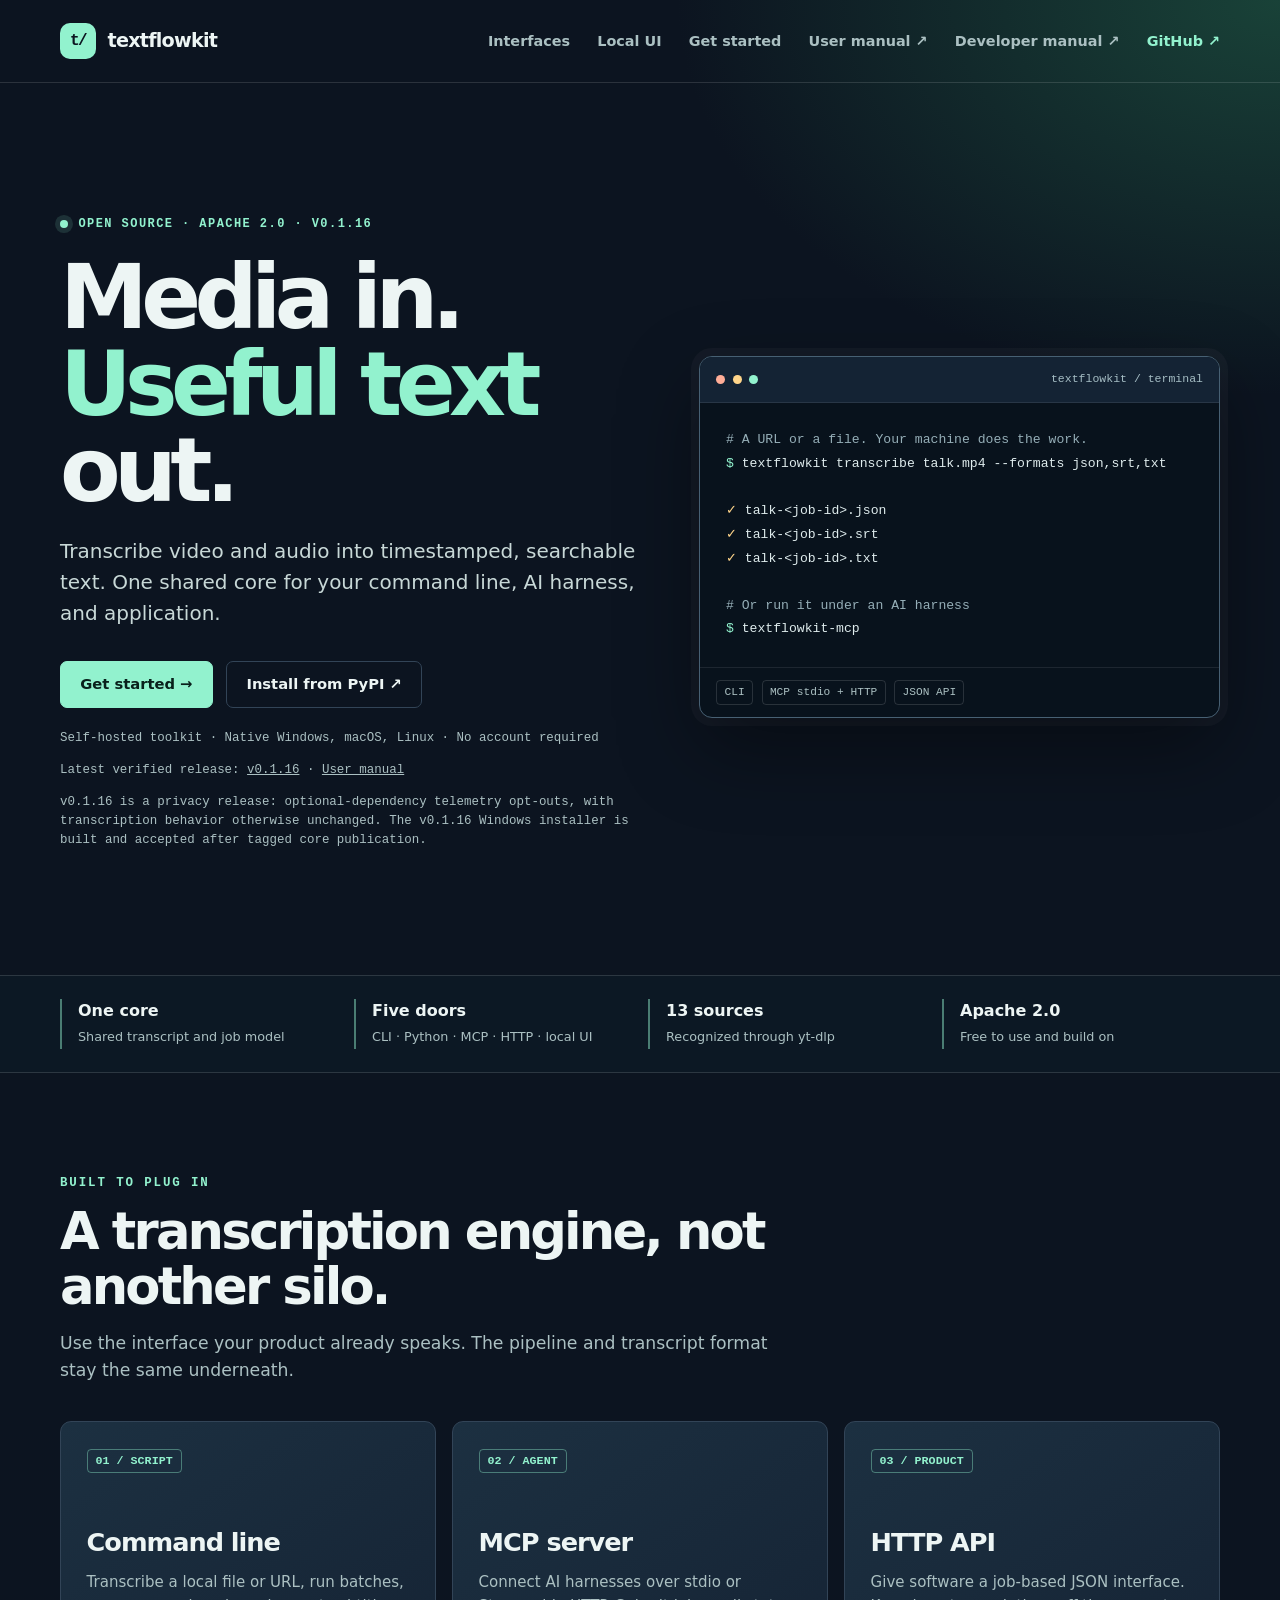
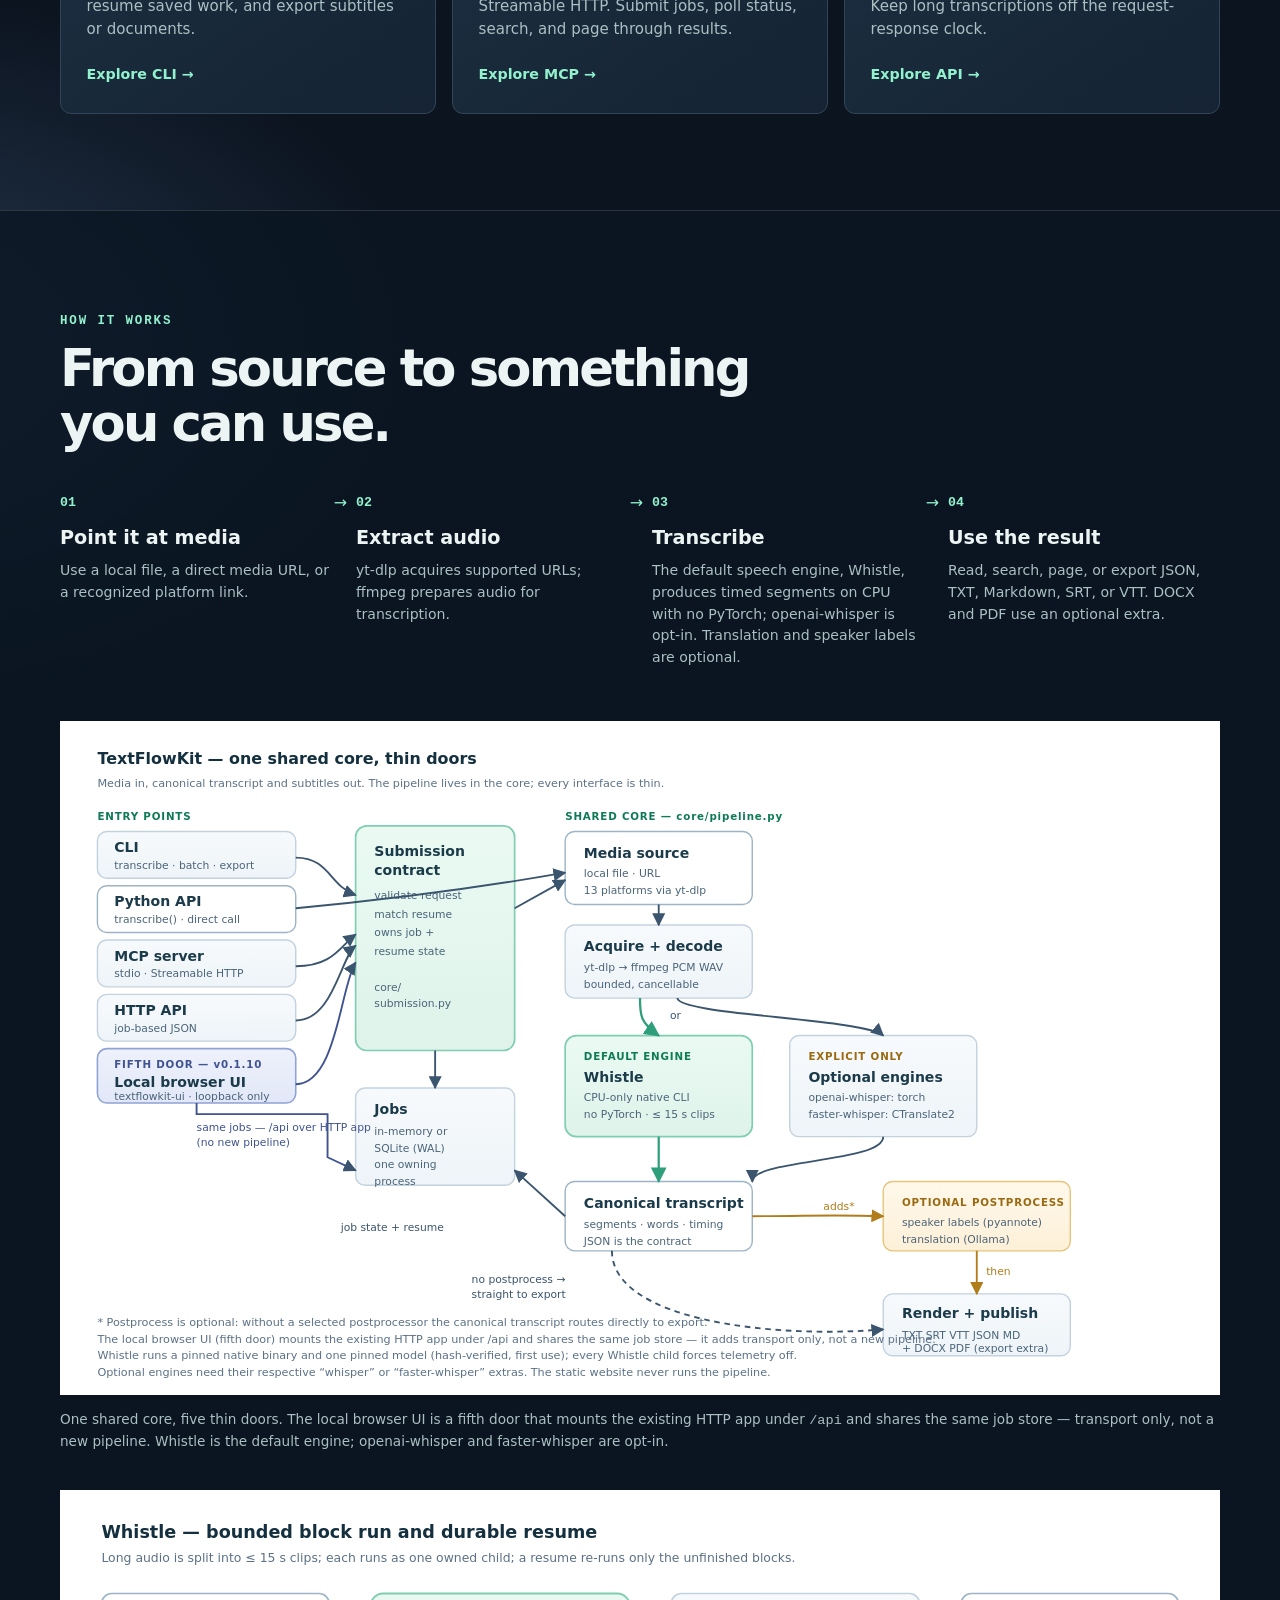
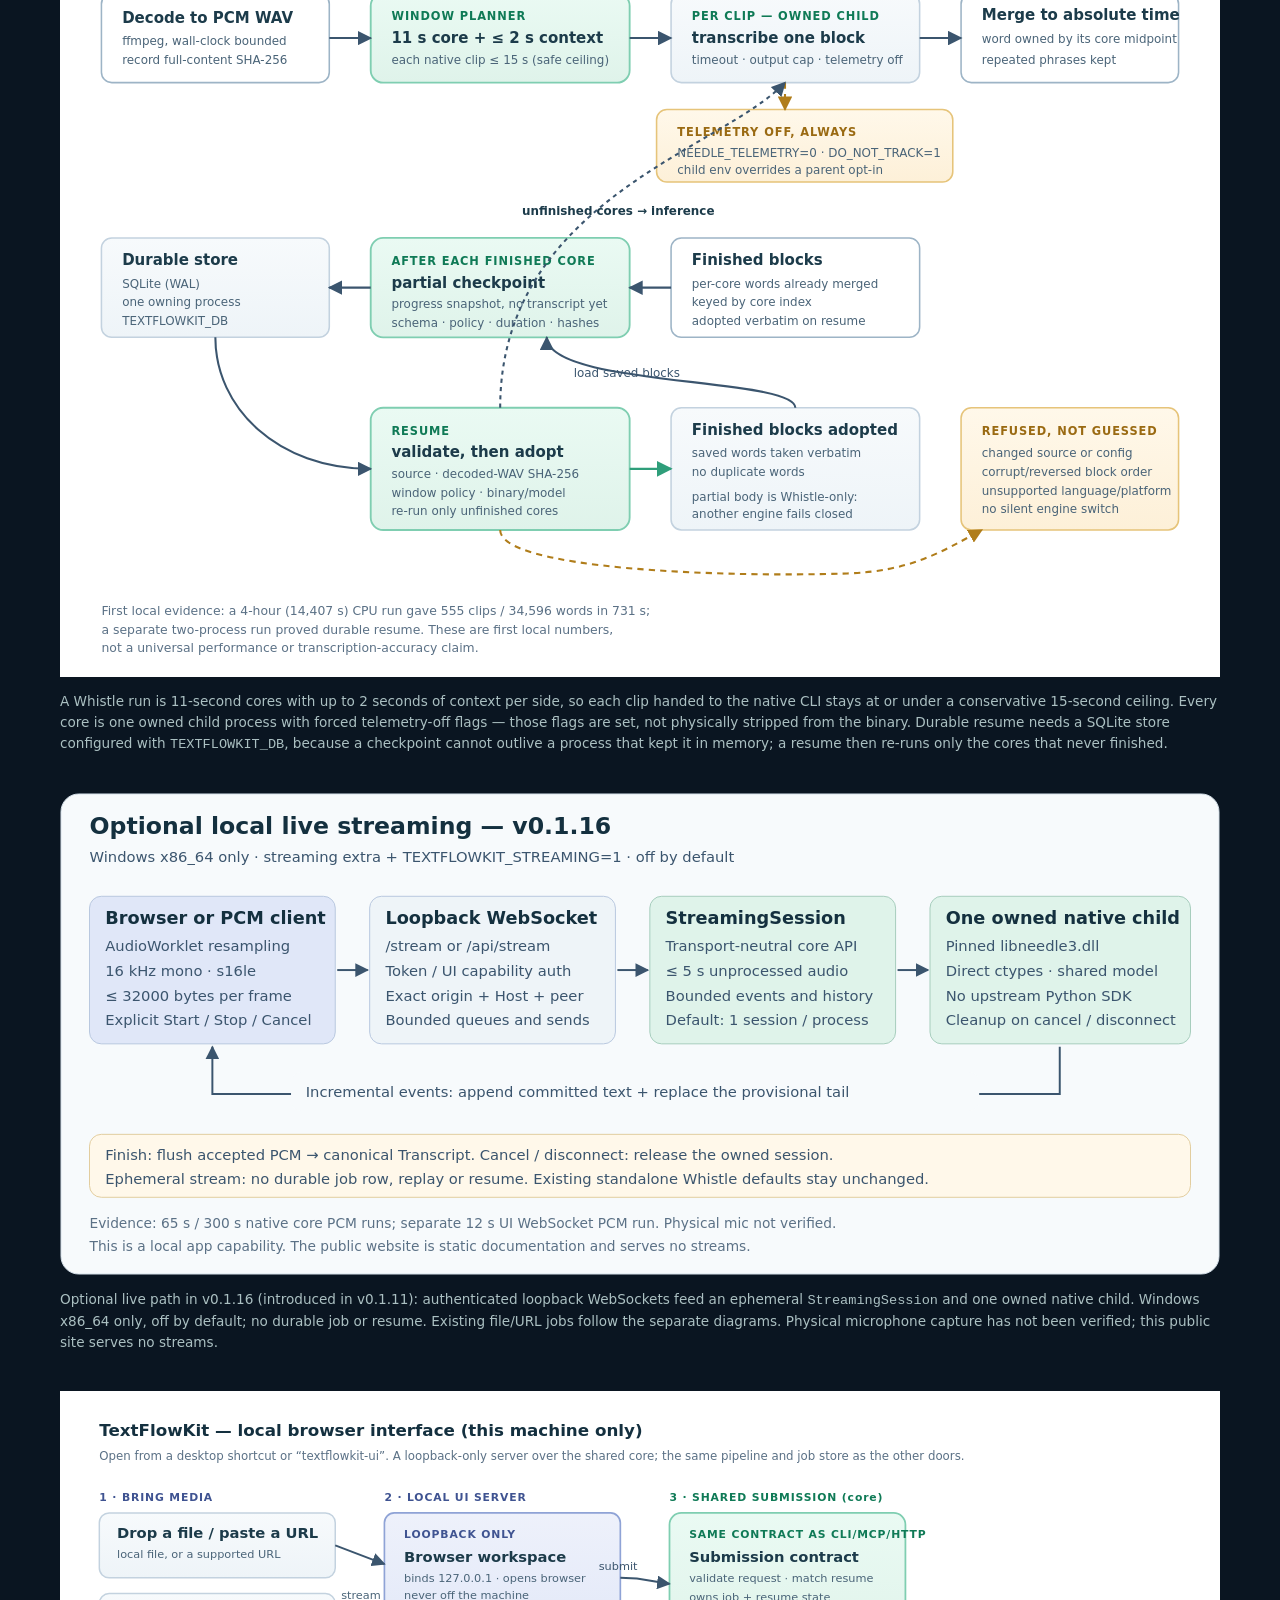
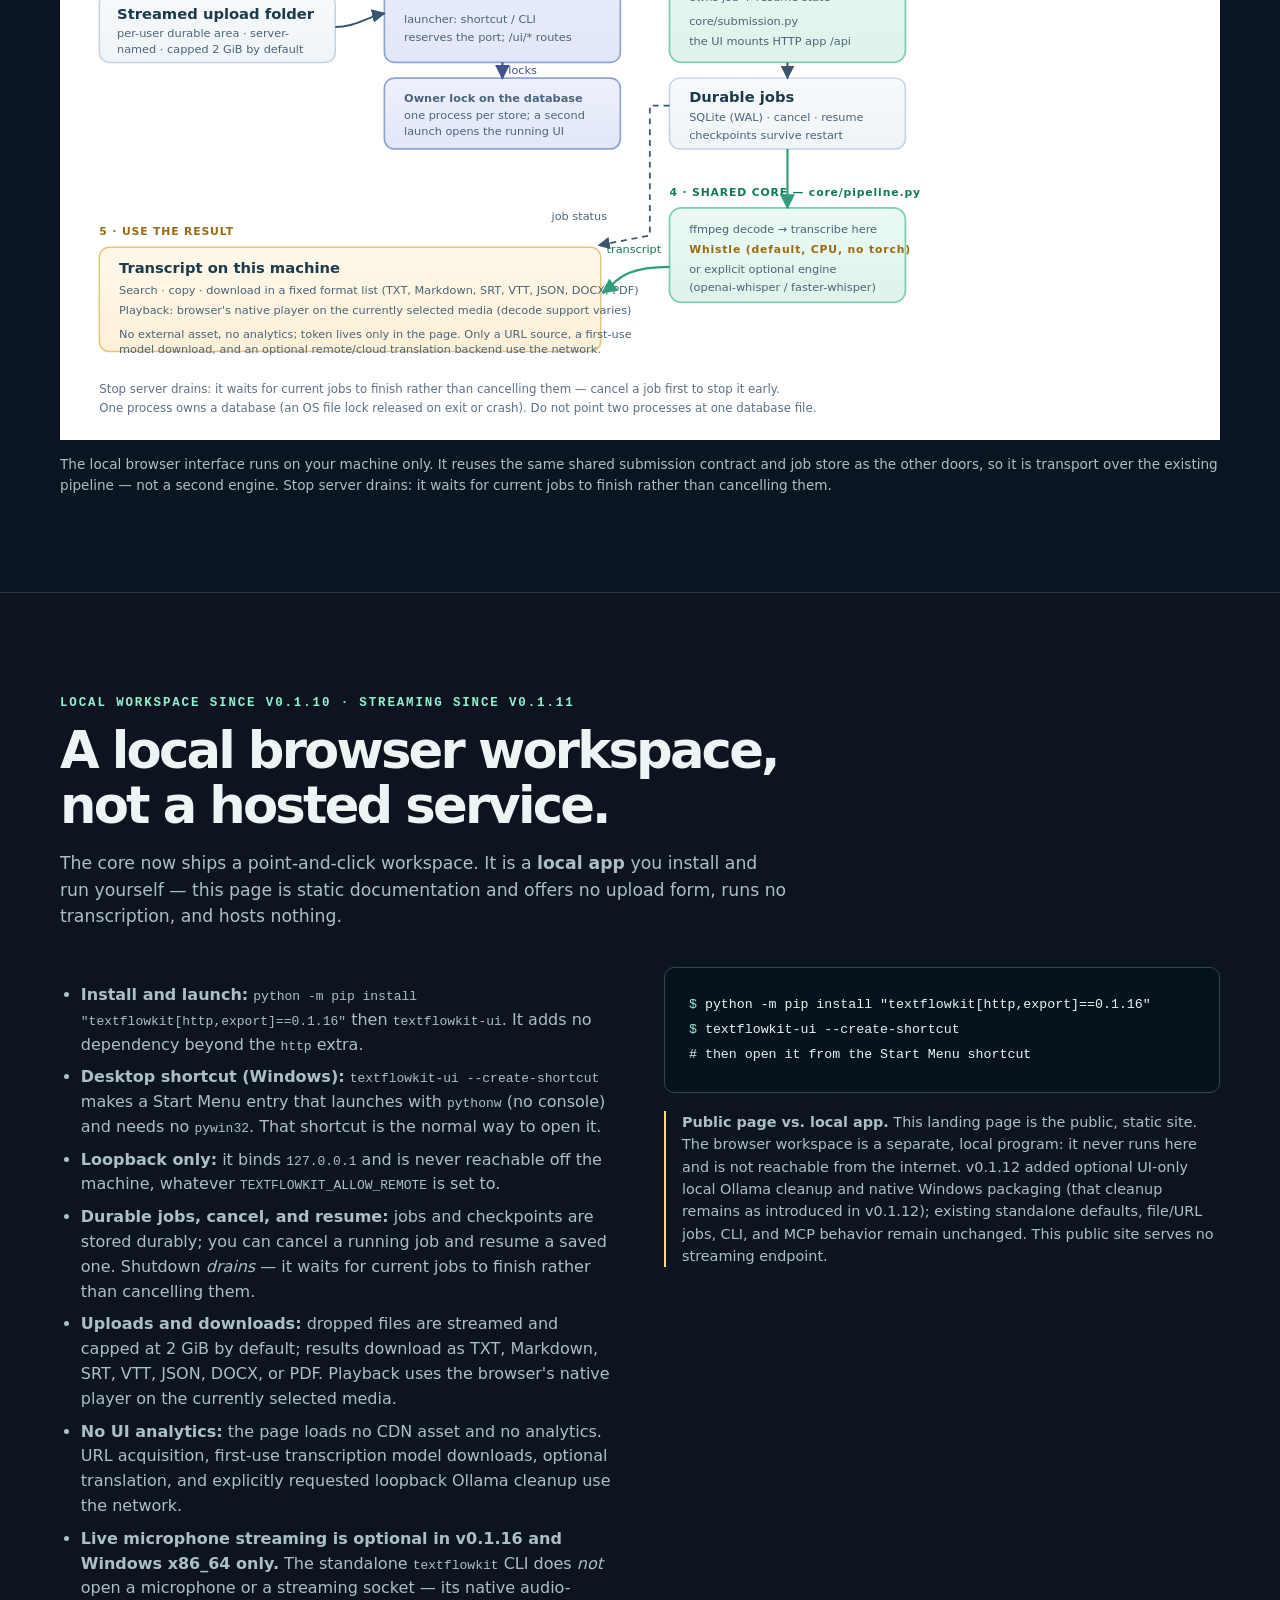
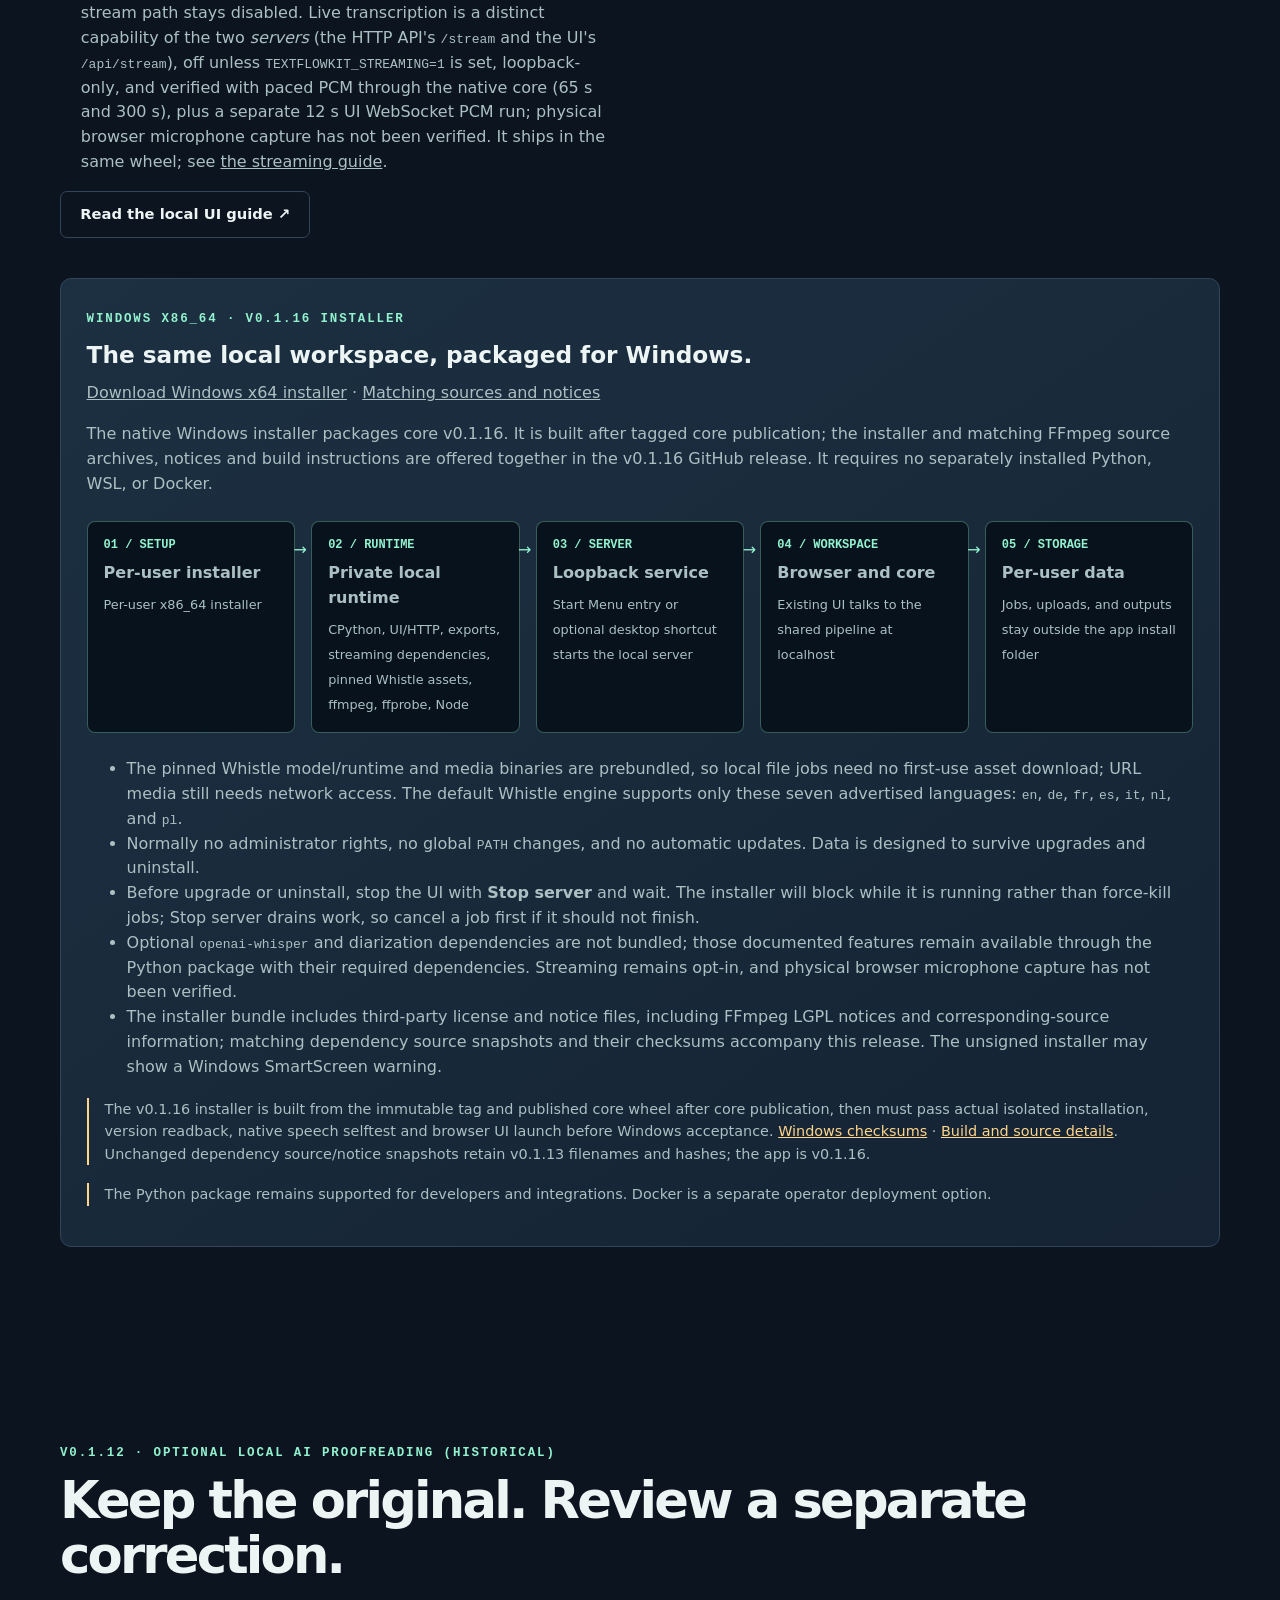
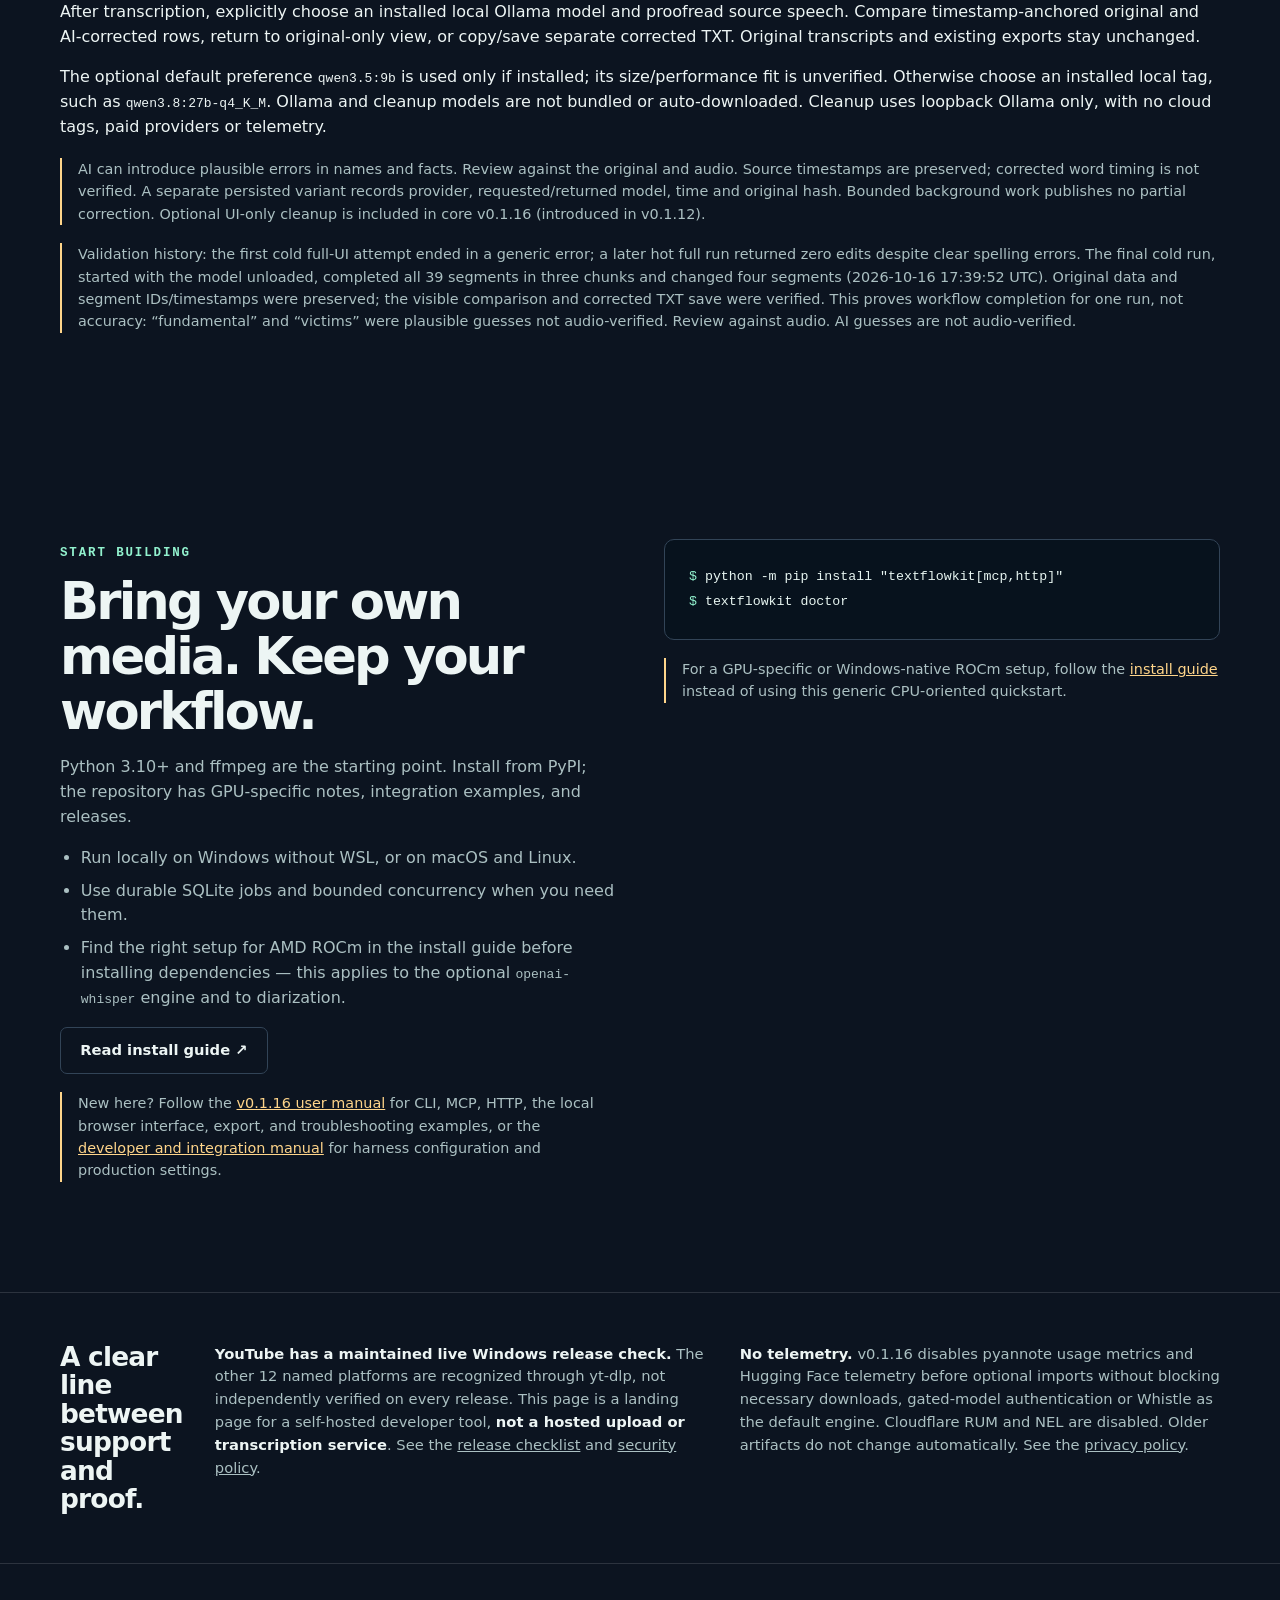
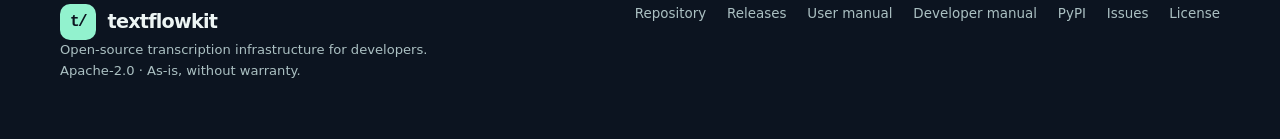
==== commit 67fbc064: "release: prepare v0.1.16 no-telemetry distributions" ====
--- a/docs/index.html
+++ b/docs/index.html
@@ -206,7 +206,7 @@
   <main id="main">
     <div class="wrap hero">
       <div>
-        <span class="eyebrow">Open source · Apache 2.0 · v0.1.15</span>
+        <span class="eyebrow">Open source · Apache 2.0 · v0.1.16</span>
         <h1>Media in.<br><em>Useful text</em> out.</h1>
         <p class="lead">Transcribe video and audio into timestamped, searchable text. One shared core for your command line, AI harness, and application.</p>
         <div class="actions">
@@ -214,8 +214,8 @@
           <a class="button secondary" href="https://pypi.org/project/textflowkit/">Install from PyPI <span aria-hidden="true">&nbsp;↗</span></a>
         </div>
         <p class="micro">Self-hosted toolkit · Native Windows, macOS, Linux · No account required</p>
-        <p class="micro">Latest verified release: <a href="https://github.com/scottconverse/textflowkit/releases/tag/v0.1.15">v0.1.15</a> · <a href="https://github.com/scottconverse/textflowkit/blob/main/docs/user-manual.md">User manual</a></p>
-        <p class="micro">v0.1.15 is a developer-tooling patch; transcription behavior is unchanged. The verified Windows installer is v0.1.15.</p>
+        <p class="micro">Latest verified release: <a href="https://github.com/scottconverse/textflowkit/releases/tag/v0.1.16">v0.1.16</a> · <a href="https://github.com/scottconverse/textflowkit/blob/main/docs/user-manual.md">User manual</a></p>
+        <p class="micro">v0.1.16 is a privacy release: optional-dependency telemetry opt-outs, with transcription behavior otherwise unchanged. The v0.1.16 Windows installer is built and accepted after tagged core publication.</p>
       </div>
       <div class="terminal" aria-label="Example transcription command and output">
         <div class="terminal-top"><span class="dot"></span><span class="dot"></span><span class="dot"></span><span class="terminal-label">textflowkit / terminal</span></div>
@@ -291,7 +291,7 @@
         </figure>
         <figure class="figure">
           <img src="assets/live-streaming-flow.svg" alt="Optional Windows x86_64 streaming: bounded PCM passes through an authenticated loopback WebSocket to an ephemeral StreamingSession and one owned native child; incremental events return, finish flushes to a canonical Transcript, and cancel releases the session. No durable job or resume; off by default; physical microphone capture not verified; the public site serves no streams." loading="lazy" width="1180" height="490">
-          <figcaption>Optional live path in v0.1.15 (introduced in v0.1.11): authenticated loopback WebSockets feed an ephemeral <code>StreamingSession</code> and one owned native child. Windows x86_64 only, off by default; no durable job or resume. Existing file/URL jobs follow the separate diagrams. Physical microphone capture has not been verified; this public site serves no streams.</figcaption>
+          <figcaption>Optional live path in v0.1.16 (introduced in v0.1.11): authenticated loopback WebSockets feed an ephemeral <code>StreamingSession</code> and one owned native child. Windows x86_64 only, off by default; no durable job or resume. Existing file/URL jobs follow the separate diagrams. Physical microphone capture has not been verified; this public site serves no streams.</figcaption>
         </figure>
         <figure class="figure">
           <img src="assets/local-ui-flow.svg" alt="TextFlowKit local browser interface request flow: the operator opens the workspace from a desktop shortcut or the textflowkit-ui command, which launches a loopback-only server on 127.0.0.1 that holds an exclusive owner lock on the durable SQLite database; the operator drops a file or pastes a URL, a file is streamed to a per-user upload folder capped at 2 GiB by default; both become a submission through the same shared submission contract the CLI, MCP, and HTTP doors use, writing a durable job that runs through the shared core (Whistle by default or an explicit optional engine) decoding with ffmpeg and transcribing on this machine; a finished transcript is searchable, copyable, downloadable in a fixed format list, and playable with the browser's native player on the currently selected media." loading="lazy" width="1180" height="660">
@@ -309,30 +309,30 @@
       <div class="install-grid">
         <div>
           <ul>
-            <li><strong>Install and launch:</strong> <code>python -m pip install "textflowkit[http,export]==0.1.15"</code> then <code>textflowkit-ui</code>. It adds no dependency beyond the <code>http</code> extra.</li>
+            <li><strong>Install and launch:</strong> <code>python -m pip install "textflowkit[http,export]==0.1.16"</code> then <code>textflowkit-ui</code>. It adds no dependency beyond the <code>http</code> extra.</li>
             <li><strong>Desktop shortcut (Windows):</strong> <code>textflowkit-ui --create-shortcut</code> makes a Start Menu entry that launches with <code>pythonw</code> (no console) and needs no <code>pywin32</code>. That shortcut is the normal way to open it.</li>
             <li><strong>Loopback only:</strong> it binds <code>127.0.0.1</code> and is never reachable off the machine, whatever <code>TEXTFLOWKIT_ALLOW_REMOTE</code> is set to.</li>
             <li><strong>Durable jobs, cancel, and resume:</strong> jobs and checkpoints are stored durably; you can cancel a running job and resume a saved one. Shutdown <em>drains</em> — it waits for current jobs to finish rather than cancelling them.</li>
             <li><strong>Uploads and downloads:</strong> dropped files are streamed and capped at 2 GiB by default; results download as TXT, Markdown, SRT, VTT, JSON, DOCX, or PDF. Playback uses the browser's native player on the currently selected media.</li>
             <li><strong>No UI analytics:</strong> the page loads no CDN asset and no analytics. URL acquisition, first-use transcription model downloads, optional translation, and explicitly requested loopback Ollama cleanup use the network.</li>
-            <li><strong>Live microphone streaming is optional in v0.1.15 and Windows x86_64 only.</strong> The standalone <code>textflowkit</code> CLI does <em>not</em> open a microphone or a streaming socket — its native audio-stream path stays disabled. Live transcription is a distinct capability of the two <em>servers</em> (the HTTP API's <code>/stream</code> and the UI's <code>/api/stream</code>), off unless <code>TEXTFLOWKIT_STREAMING=1</code> is set, loopback-only, and verified with paced PCM through the native core (65 s and 300 s), plus a separate 12 s UI WebSocket PCM run; physical browser microphone capture has not been verified. It ships in the same wheel; see <a href="https://github.com/scottconverse/textflowkit/blob/main/docs/streaming.md">the streaming guide</a>.</li>
+            <li><strong>Live microphone streaming is optional in v0.1.16 and Windows x86_64 only.</strong> The standalone <code>textflowkit</code> CLI does <em>not</em> open a microphone or a streaming socket — its native audio-stream path stays disabled. Live transcription is a distinct capability of the two <em>servers</em> (the HTTP API's <code>/stream</code> and the UI's <code>/api/stream</code>), off unless <code>TEXTFLOWKIT_STREAMING=1</code> is set, loopback-only, and verified with paced PCM through the native core (65 s and 300 s), plus a separate 12 s UI WebSocket PCM run; physical browser microphone capture has not been verified. It ships in the same wheel; see <a href="https://github.com/scottconverse/textflowkit/blob/main/docs/streaming.md">the streaming guide</a>.</li>
           </ul>
           <a class="button secondary" href="https://github.com/scottconverse/textflowkit/blob/main/docs/user-manual.md#7-local-browser-interface">Read the local UI guide ↗</a>
         </div>
         <div>
-          <pre class="codebox"><span class="prompt">$ </span>python -m pip install "textflowkit[http,export]==0.1.15"
+          <pre class="codebox"><span class="prompt">$ </span>python -m pip install "textflowkit[http,export]==0.1.16"
 <span class="prompt">$ </span>textflowkit-ui --create-shortcut
 <span class="comment"># then open it from the Start Menu shortcut</span></pre>
           <p class="note"><strong>Public page vs. local app.</strong> This landing page is the public, static site. The browser workspace is a separate, local program: it never runs here and is not reachable from the internet. v0.1.12 added optional UI-only local Ollama cleanup and native Windows packaging (that cleanup remains as introduced in v0.1.12); existing standalone defaults, file/URL jobs, CLI, and MCP behavior remain unchanged. This public site serves no streaming endpoint.</p>
         </div>
       </div>
       <div class="installer-candidate" aria-labelledby="installer-candidate-title">
-        <span class="kicker">Windows x86_64 · v0.1.15 installer</span>
+        <span class="kicker">Windows x86_64 · v0.1.16 installer</span>
         <h3 id="installer-candidate-title">The same local workspace, packaged for Windows.</h3>
-        <p><a href="https://github.com/scottconverse/textflowkit/releases/download/v0.1.15/TextFlowKit-0.1.15-windows-x64-setup.exe">Download Windows x64 installer</a> · <a href="https://github.com/scottconverse/textflowkit/releases/tag/v0.1.15">Matching sources and notices</a></p>
-        <p>The native Windows installer packages core v0.1.15. The installer and matching FFmpeg source archives, notices and build instructions are offered together in the v0.1.15 GitHub release. It requires no separately installed Python, WSL, or Docker.</p>
+        <p><a href="https://github.com/scottconverse/textflowkit/releases/download/v0.1.16/TextFlowKit-0.1.16-windows-x64-setup.exe">Download Windows x64 installer</a> · <a href="https://github.com/scottconverse/textflowkit/releases/tag/v0.1.16">Matching sources and notices</a></p>
+        <p>The native Windows installer packages core v0.1.16. It is built after tagged core publication; the installer and matching FFmpeg source archives, notices and build instructions are offered together in the v0.1.16 GitHub release. It requires no separately installed Python, WSL, or Docker.</p>
         <ol class="installer-flow" aria-label="Windows installer architecture">
-          <li class="installer-step"><b>01 / SETUP</b><strong>Per-user installer</strong><span>Locally tested x86_64 installer</span></li>
+          <li class="installer-step"><b>01 / SETUP</b><strong>Per-user installer</strong><span>Per-user x86_64 installer</span></li>
           <li class="installer-step"><b>02 / RUNTIME</b><strong>Private local runtime</strong><span>CPython, UI/HTTP, exports, streaming dependencies, pinned Whistle assets, ffmpeg, ffprobe, Node</span></li>
           <li class="installer-step"><b>03 / SERVER</b><strong>Loopback service</strong><span>Start Menu entry or optional desktop shortcut starts the local server</span></li>
           <li class="installer-step"><b>04 / WORKSPACE</b><strong>Browser and core</strong><span>Existing UI talks to the shared pipeline at localhost</span></li>
@@ -345,7 +345,7 @@
           <li>Optional <code>openai-whisper</code> and diarization dependencies are not bundled; those documented features remain available through the Python package with their required dependencies. Streaming remains opt-in, and physical browser microphone capture has not been verified.</li>
           <li>The installer bundle includes third-party license and notice files, including FFmpeg LGPL notices and corresponding-source information; matching dependency source snapshots and their checksums accompany this release. The unsigned installer may show a Windows SmartScreen warning.</li>
         </ul>
-        <p class="note">The v0.1.15 EXE passed actual isolated installation, version readback, native speech selftest and browser UI launch. <a href="https://github.com/scottconverse/textflowkit/releases/download/v0.1.15/WINDOWS-SHA256SUMS">Windows checksums</a> · <a href="https://github.com/scottconverse/textflowkit/releases/download/v0.1.15/WINDOWS-README.md">Build and source details</a>. Unchanged dependency source/notice snapshots retain v0.1.13 filenames and hashes; the app is v0.1.15.</p>
+        <p class="note">The v0.1.16 installer is built from the immutable tag and published core wheel after core publication, then must pass actual isolated installation, version readback, native speech selftest and browser UI launch before Windows acceptance. <a href="https://github.com/scottconverse/textflowkit/releases/download/v0.1.16/WINDOWS-SHA256SUMS">Windows checksums</a> · <a href="https://github.com/scottconverse/textflowkit/releases/download/v0.1.16/WINDOWS-README.md">Build and source details</a>. Unchanged dependency source/notice snapshots retain v0.1.13 filenames and hashes; the app is v0.1.16.</p>
         <p class="note">The Python package remains supported for developers and integrations. Docker is a separate operator deployment option.</p>
       </div>
     </section>
@@ -367,7 +367,7 @@
       against the original and audio. Source timestamps are preserved; corrected
       word timing is not verified. A separate persisted variant records provider,
       requested/returned model, time and original hash. Bounded background work
-      publishes no partial correction. Optional UI-only cleanup is included in core v0.1.15 (introduced in v0.1.12).</p>
+      publishes no partial correction. Optional UI-only cleanup is included in core v0.1.16 (introduced in v0.1.12).</p>
       <p class="note">Validation history: the first cold full-UI attempt ended in a
       generic error; a later hot full run returned zero edits despite clear spelling
       errors. The final cold run, started with the model unloaded, completed all 39
@@ -389,7 +389,7 @@
           <li>Find the right setup for AMD ROCm in the install guide before installing dependencies — this applies to the optional <code>openai-whisper</code> engine and to diarization.</li>
         </ul>
         <a class="button secondary" href="https://github.com/scottconverse/textflowkit/blob/main/docs/install.md">Read install guide ↗</a>
-        <p class="note">New here? Follow the <a href="https://github.com/scottconverse/textflowkit/blob/main/docs/user-manual.md">v0.1.15 user manual</a> for CLI, MCP, HTTP, the local browser interface, export, and troubleshooting examples, or the <a href="https://github.com/scottconverse/textflowkit/blob/main/docs/adapters.md">developer and integration manual</a> for harness configuration and production settings.</p>
+        <p class="note">New here? Follow the <a href="https://github.com/scottconverse/textflowkit/blob/main/docs/user-manual.md">v0.1.16 user manual</a> for CLI, MCP, HTTP, the local browser interface, export, and troubleshooting examples, or the <a href="https://github.com/scottconverse/textflowkit/blob/main/docs/adapters.md">developer and integration manual</a> for harness configuration and production settings.</p>
       </div>
       <div>
         <pre class="codebox"><span class="prompt">$ </span>python -m pip install "textflowkit[mcp,http]"
@@ -402,6 +402,7 @@
       <div class="wrap truth-inner">
         <h2 id="truth-title">A clear line between support and proof.</h2>
         <p><strong>YouTube has a maintained live Windows release check.</strong> The other 12 named platforms are recognized through yt-dlp, not independently verified on every release. This page is a landing page for a self-hosted developer tool, <strong>not a hosted upload or transcription service</strong>. See the <a href="https://github.com/scottconverse/textflowkit/blob/main/docs/release-checklist.md">release checklist</a> and <a href="https://github.com/scottconverse/textflowkit/blob/main/SECURITY.md">security policy</a>.</p>
+        <p><strong>No telemetry.</strong> v0.1.16 disables pyannote usage metrics and Hugging Face telemetry before optional imports without blocking necessary downloads, gated-model authentication or Whistle as the default engine. Cloudflare RUM and NEL are disabled. Older artifacts do not change automatically. See the <a href="https://github.com/scottconverse/textflowkit/blob/main/docs/privacy.md">privacy policy</a>.</p>
       </div>
     </aside>
   </main>
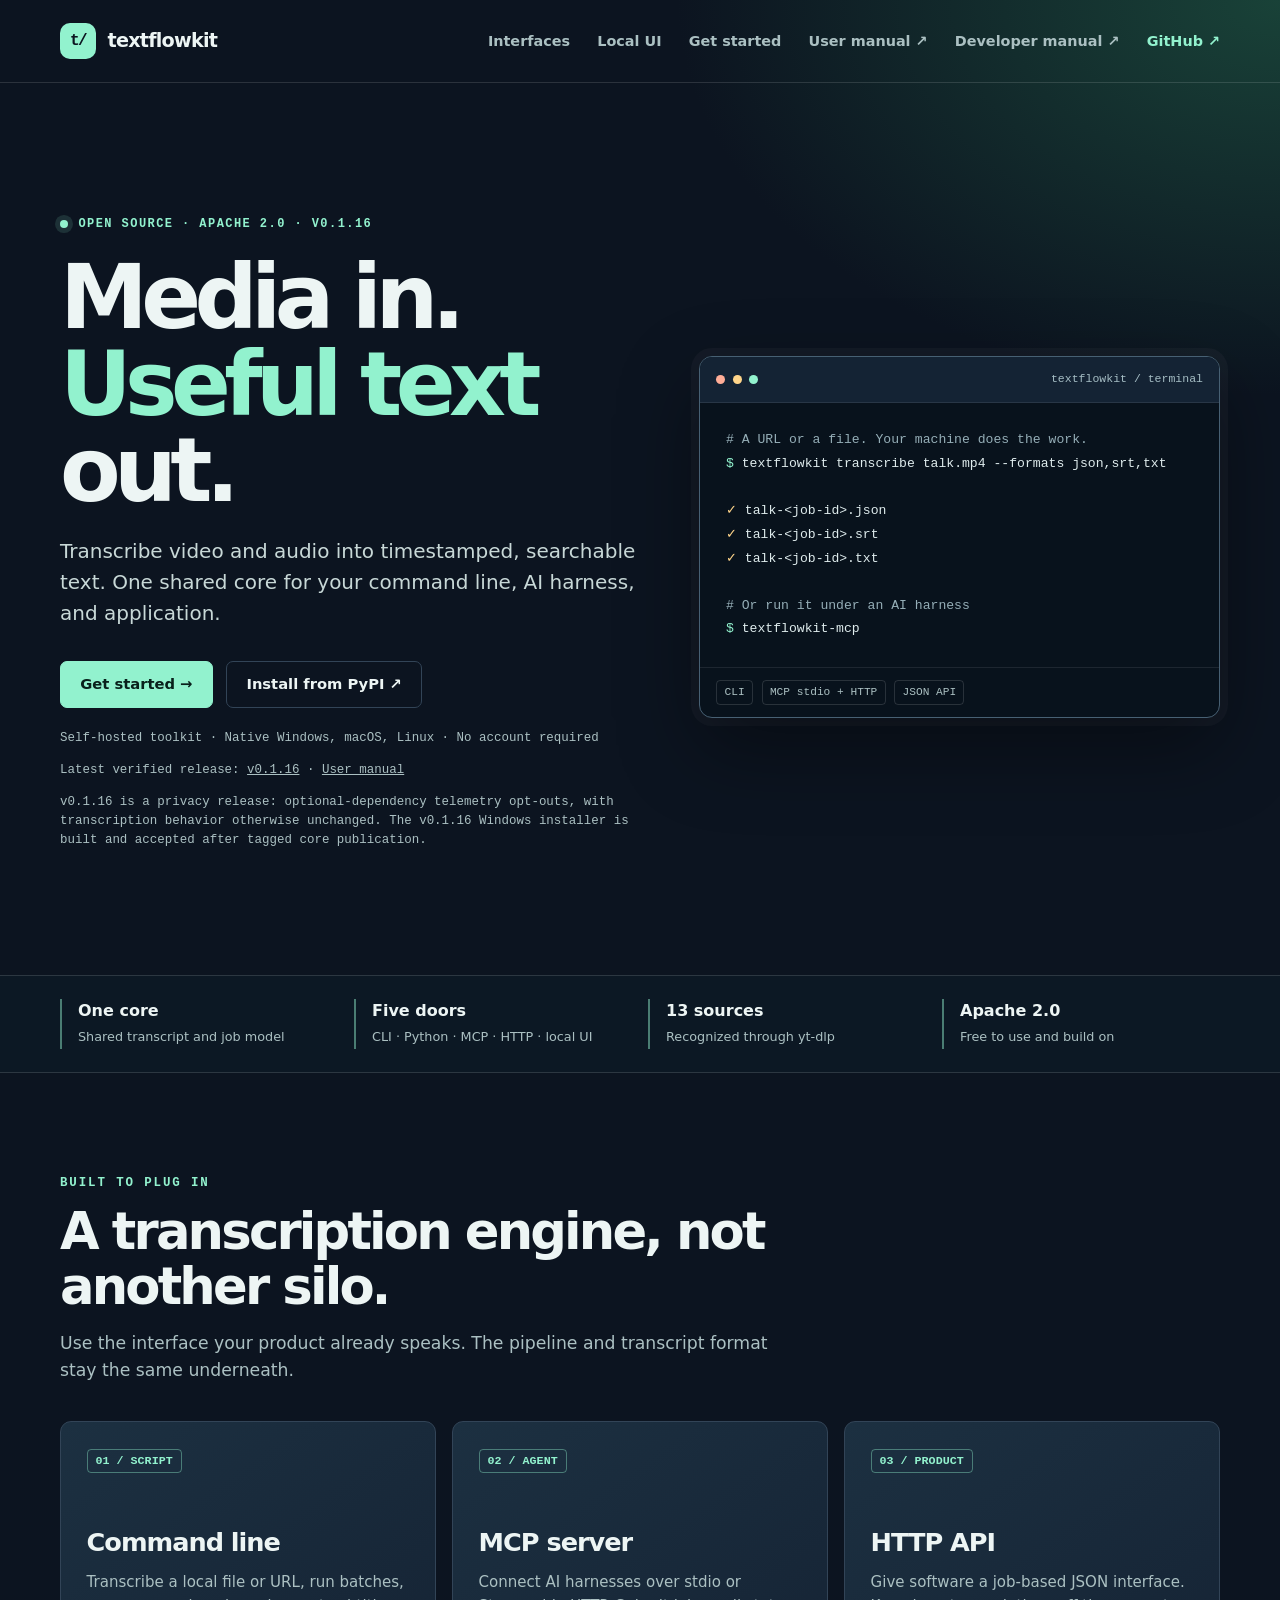
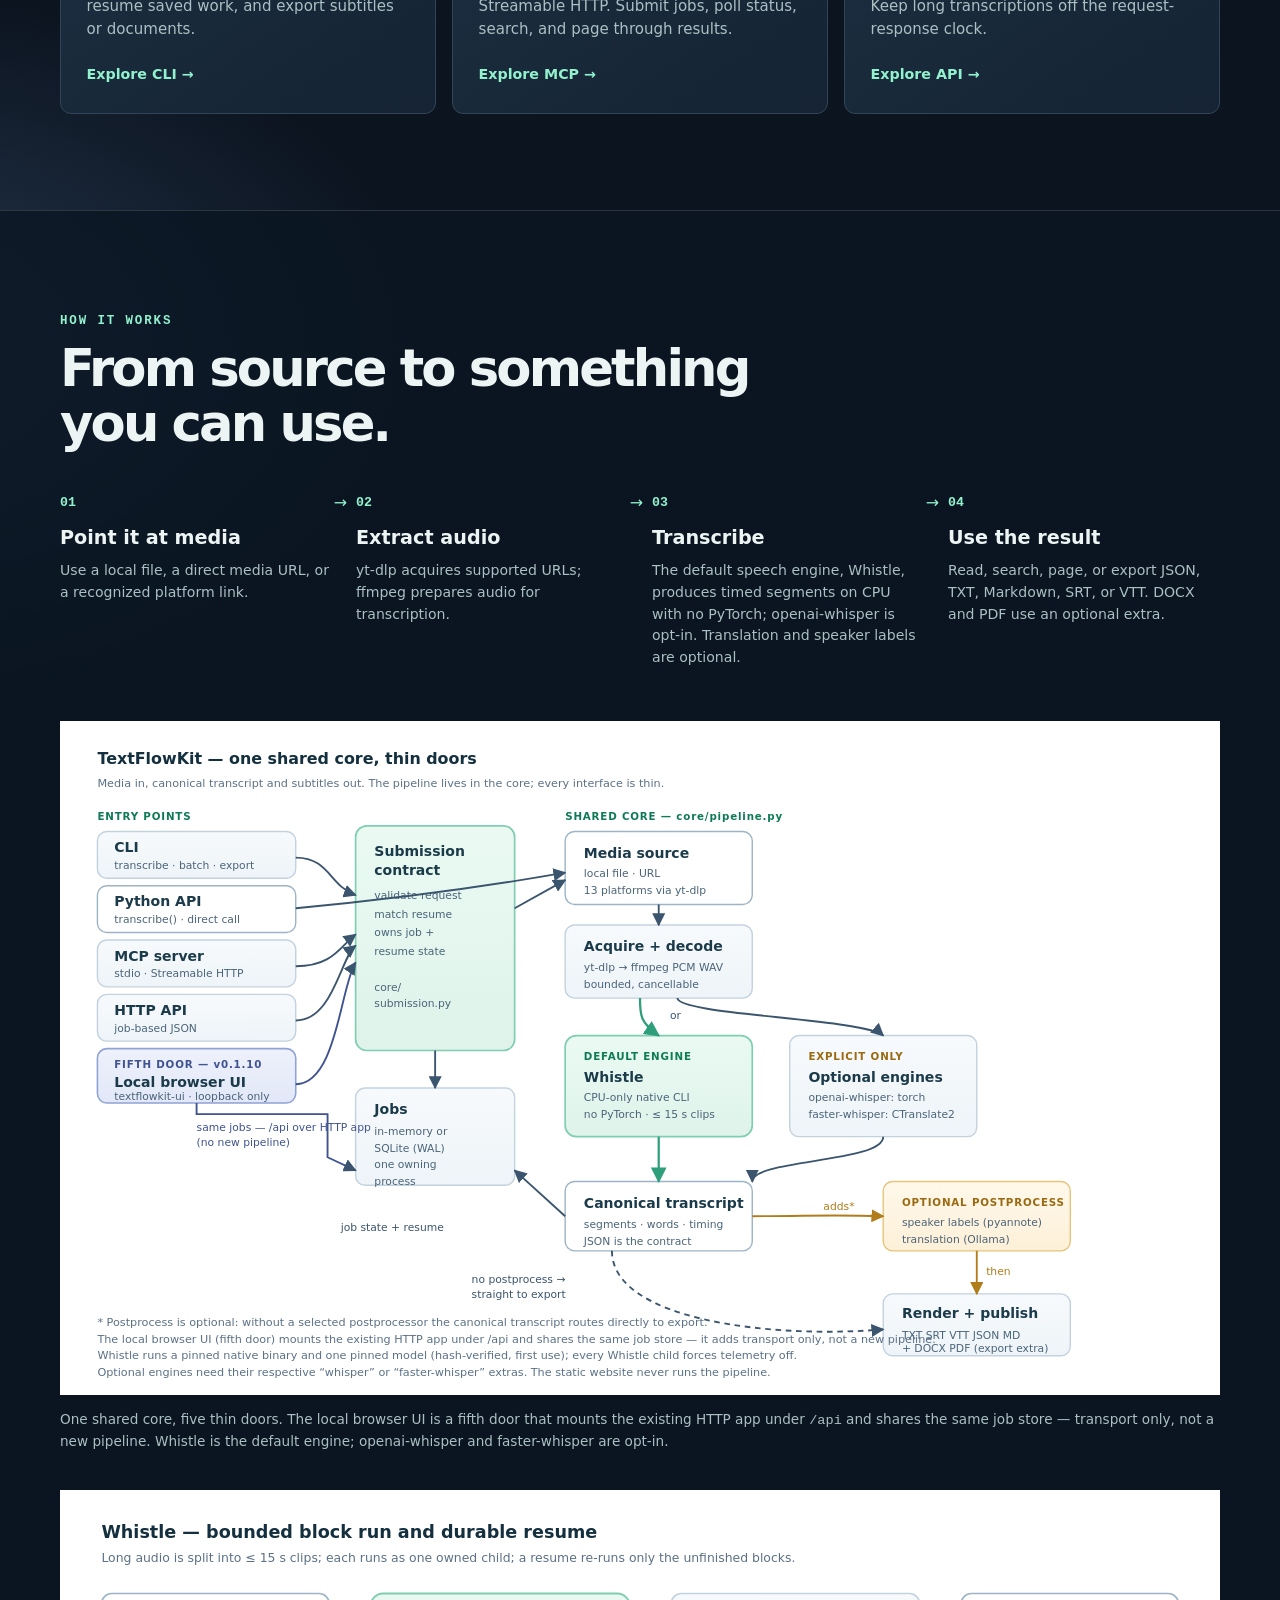
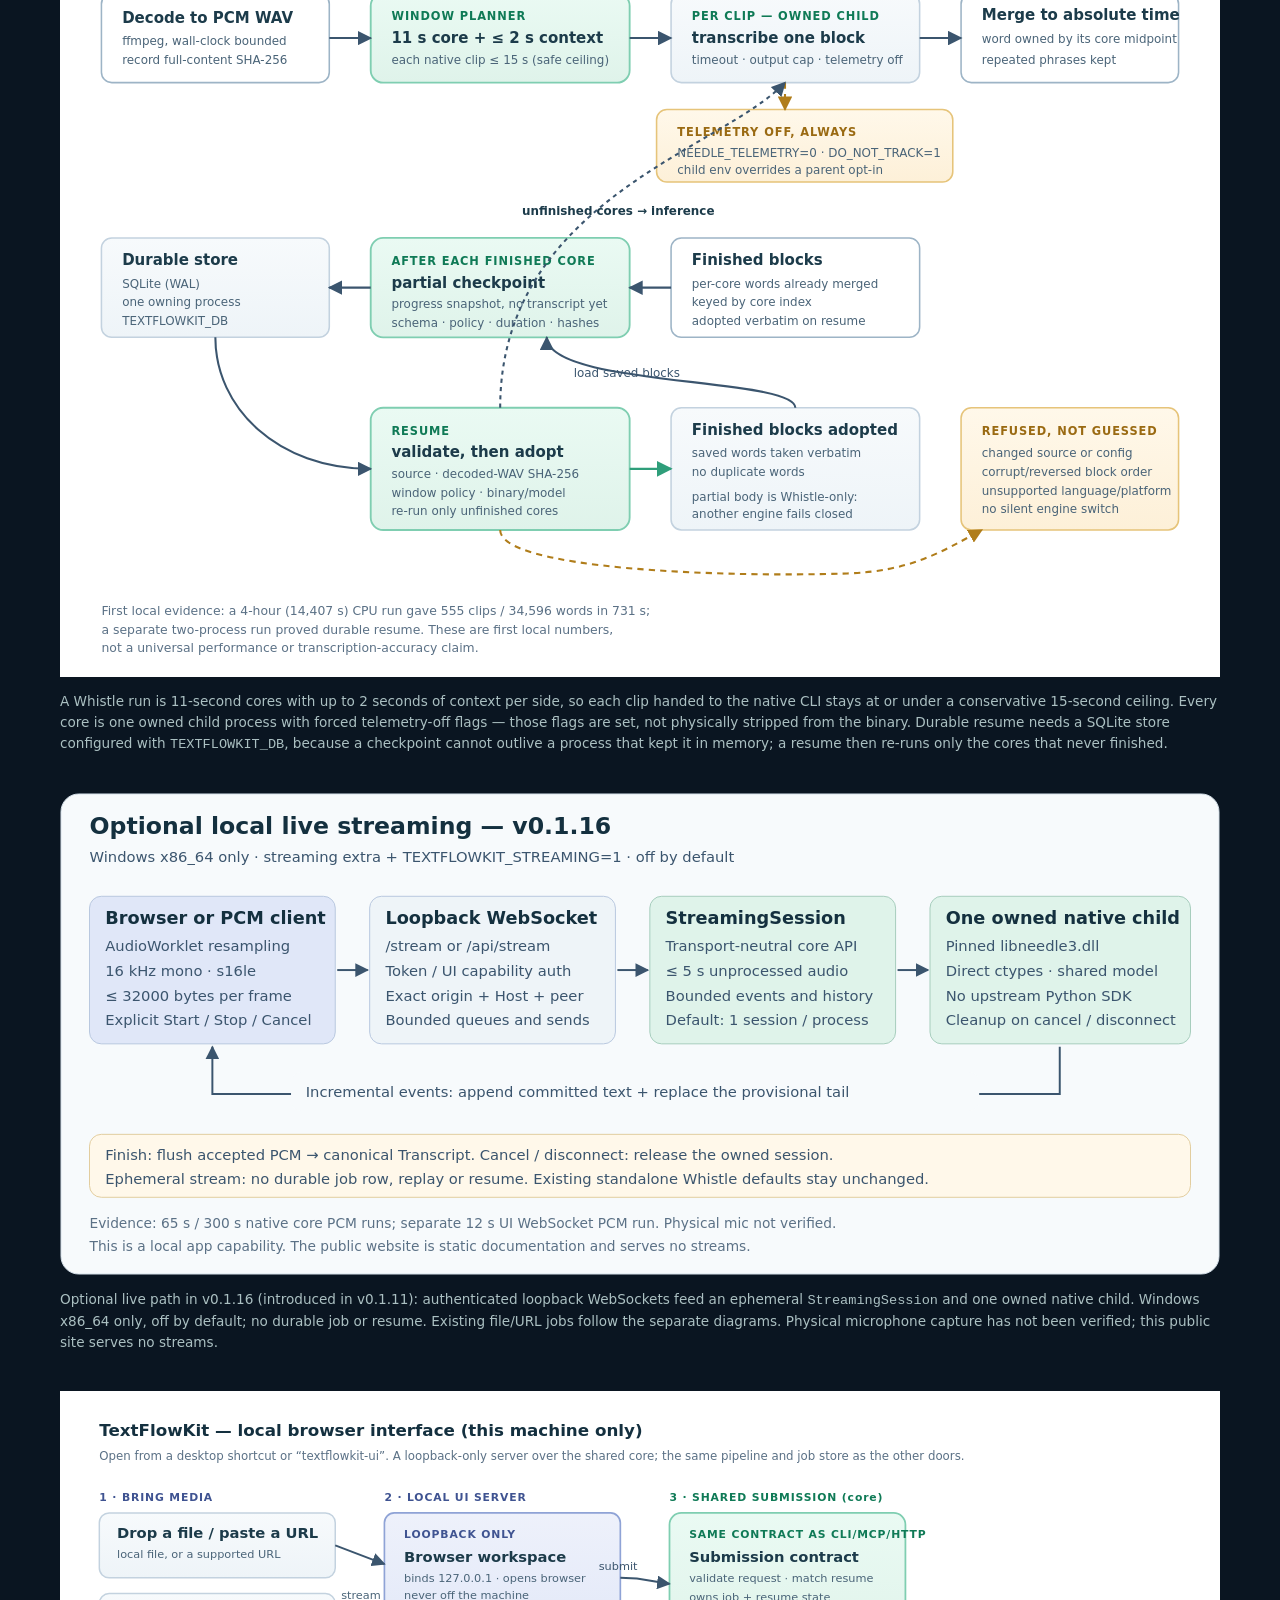
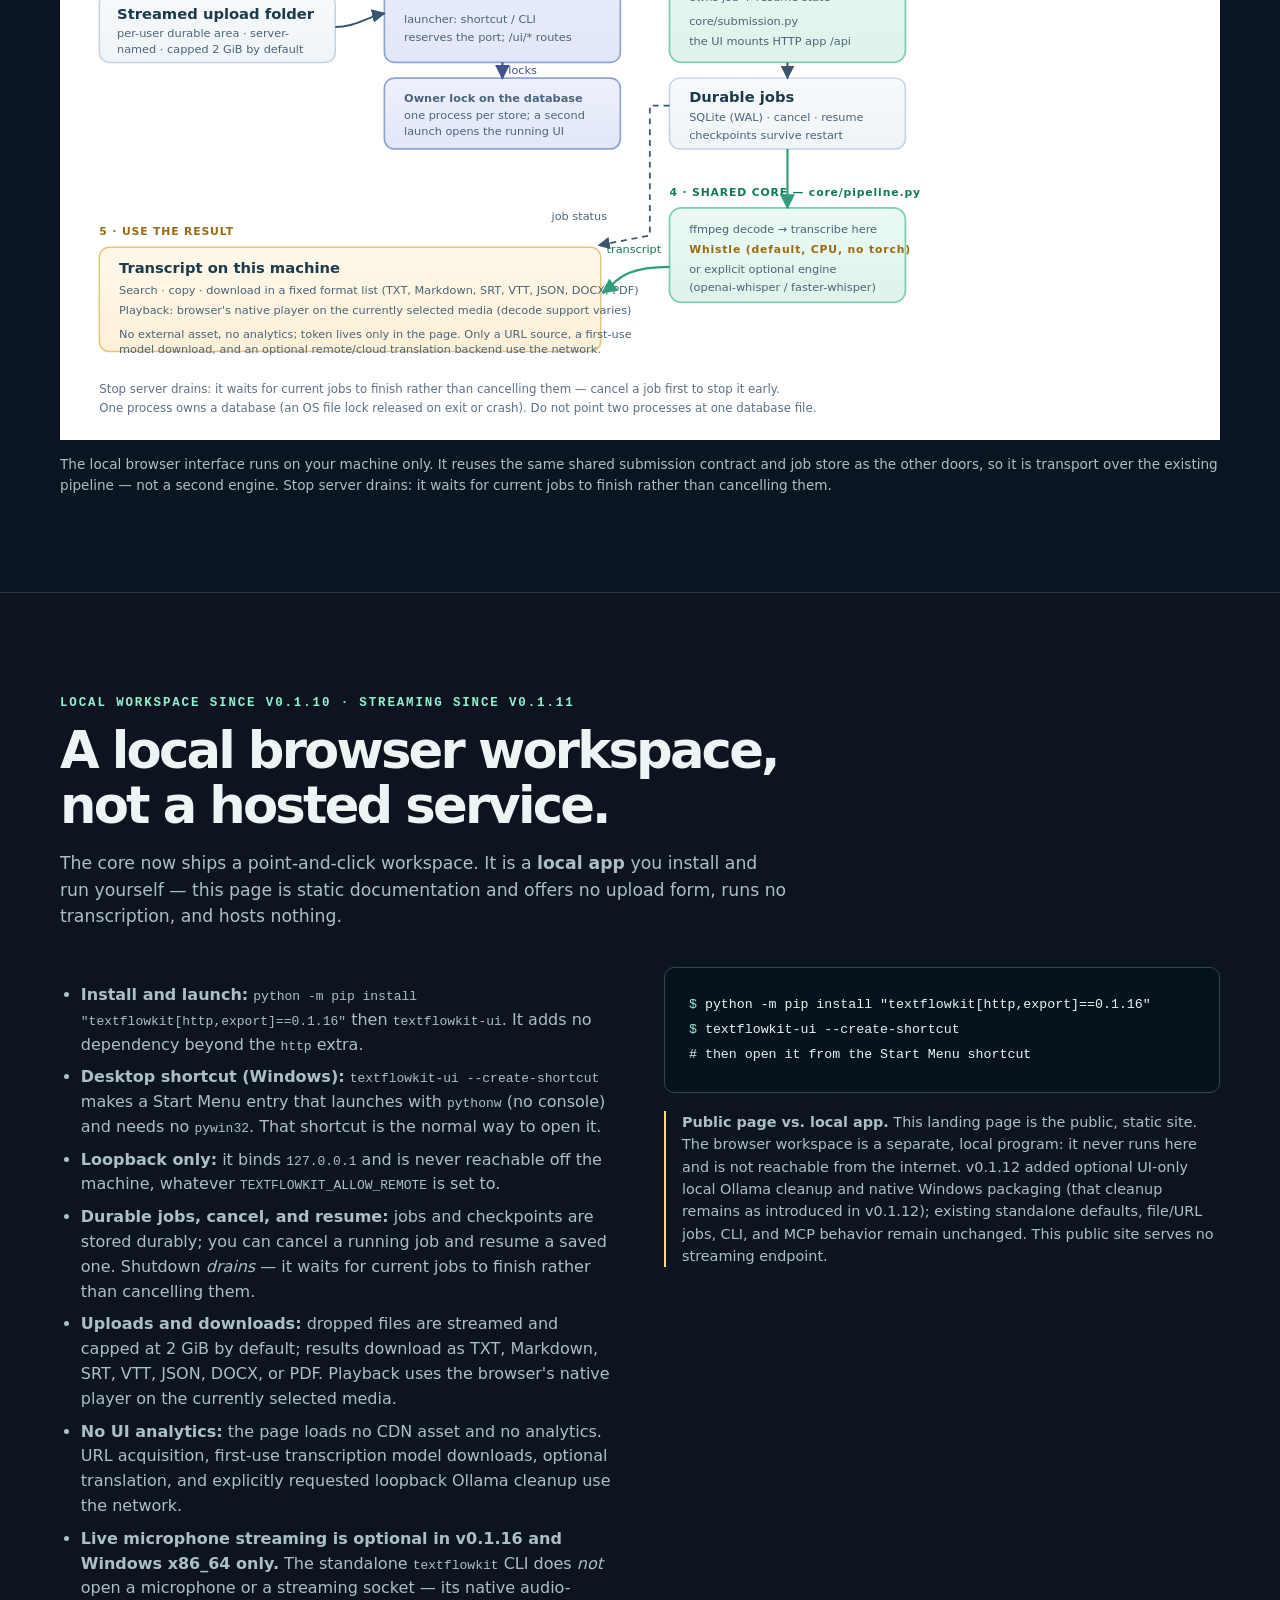
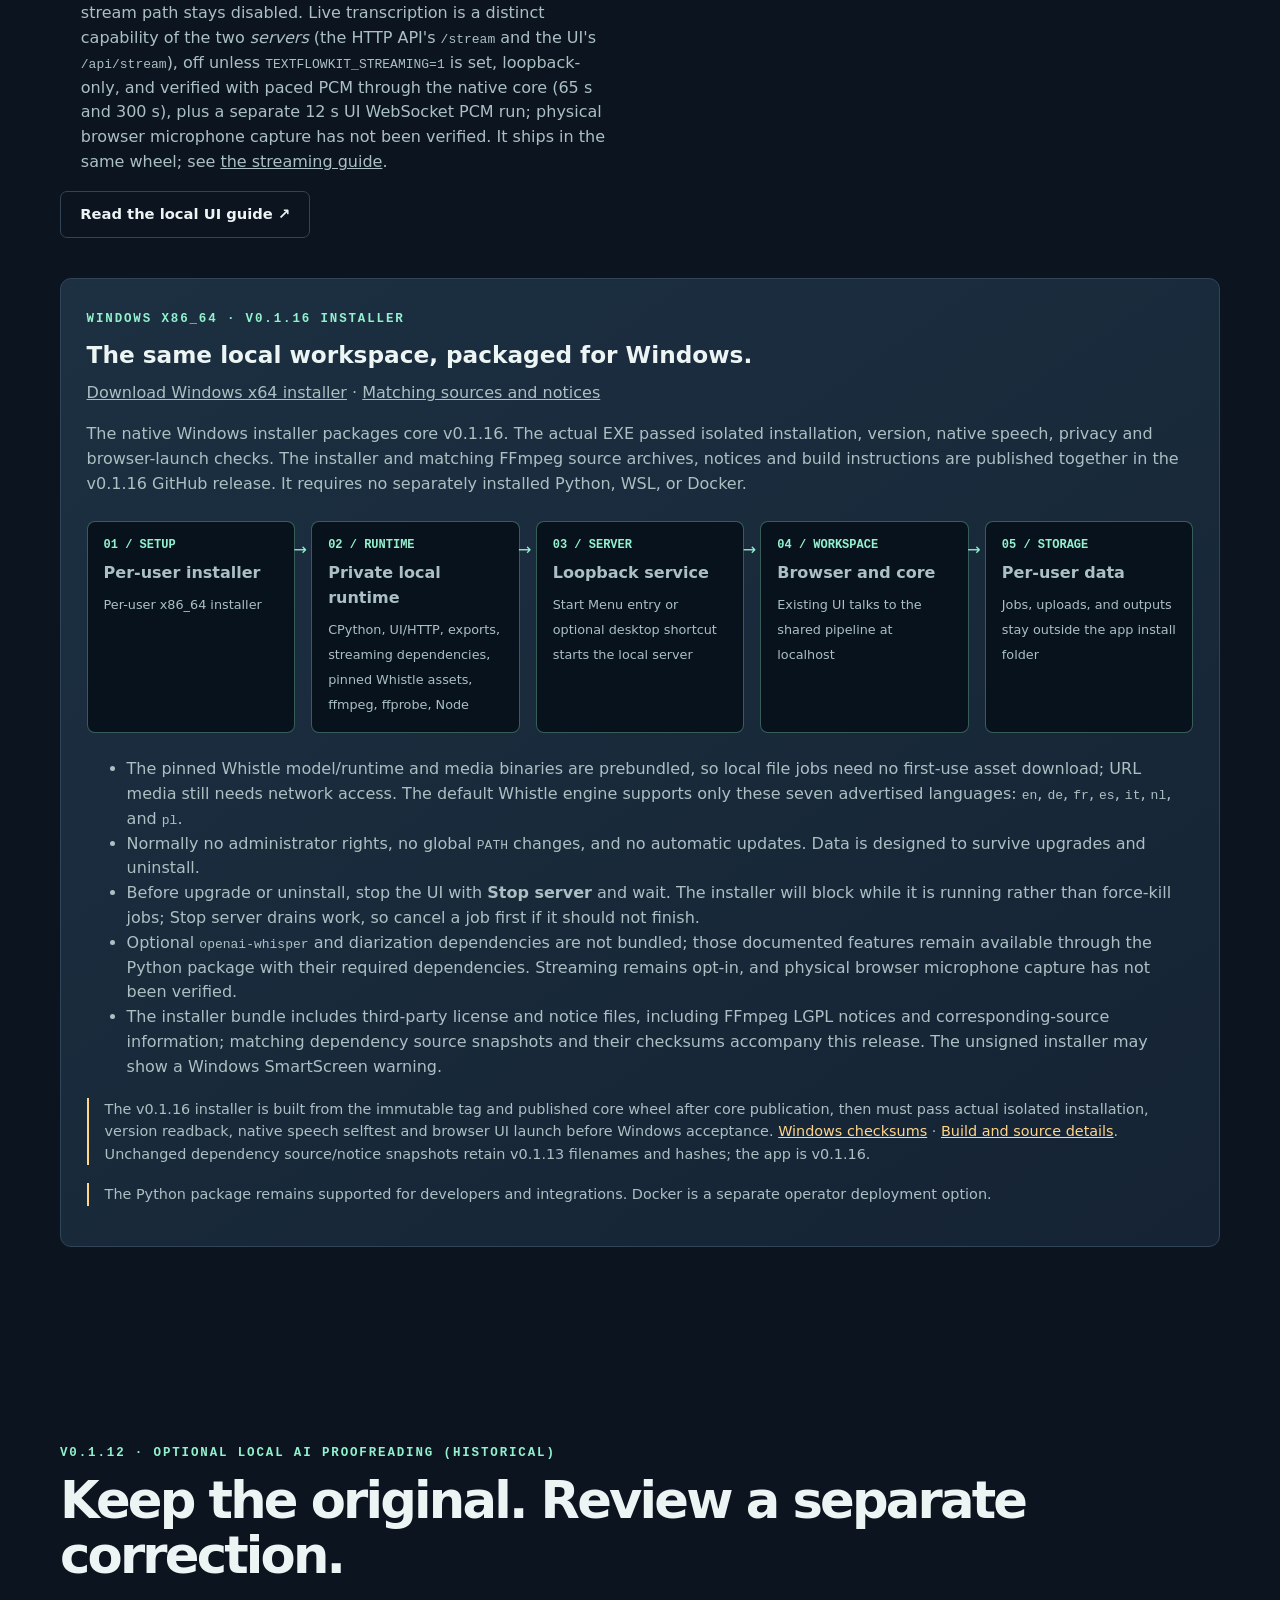
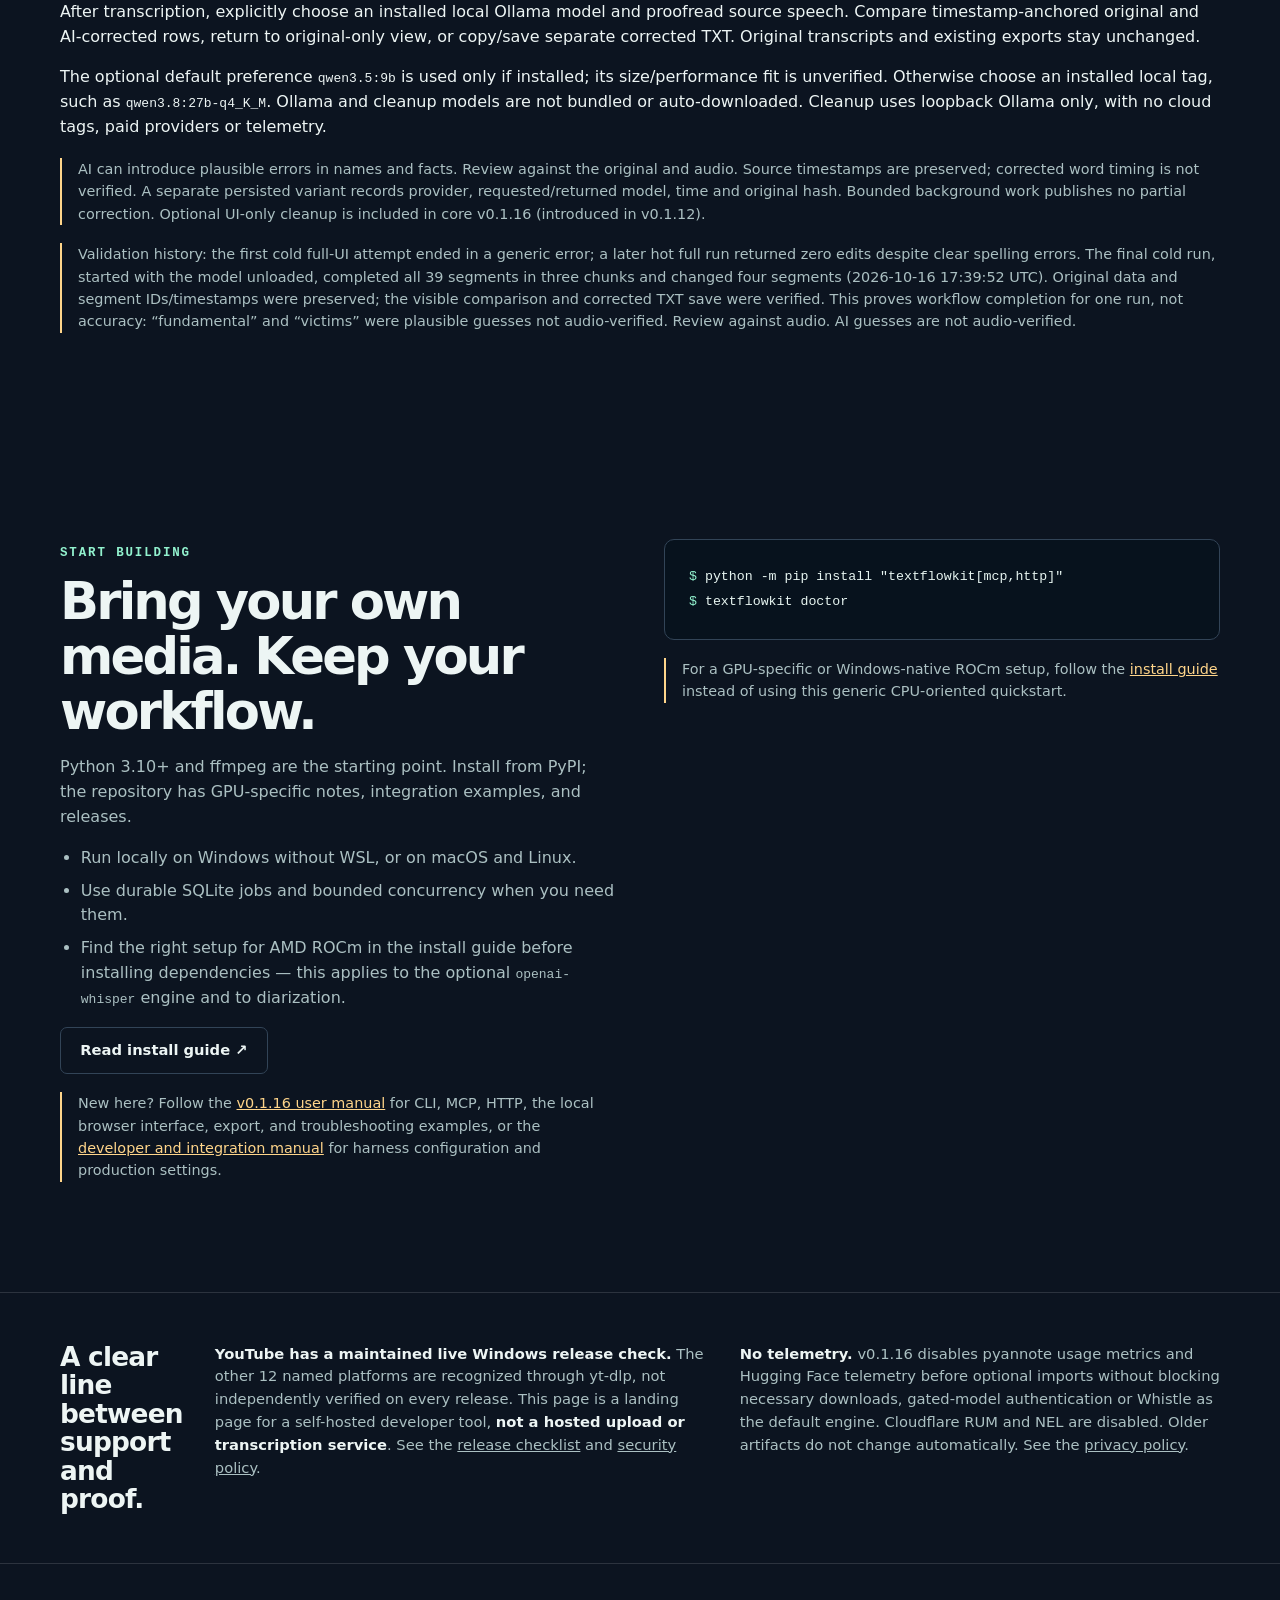
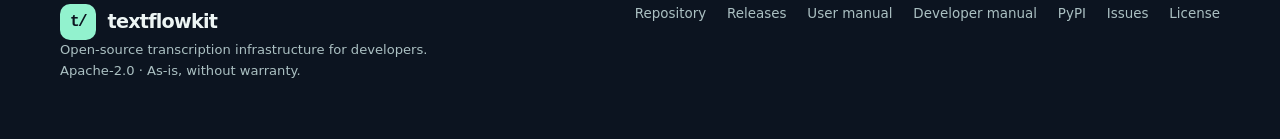
==== commit 0cb7a39b: "docs: record published v0.1.16 installer acceptance" ====
--- a/docs/index.html
+++ b/docs/index.html
@@ -330,7 +330,7 @@
         <span class="kicker">Windows x86_64 · v0.1.16 installer</span>
         <h3 id="installer-candidate-title">The same local workspace, packaged for Windows.</h3>
         <p><a href="https://github.com/scottconverse/textflowkit/releases/download/v0.1.16/TextFlowKit-0.1.16-windows-x64-setup.exe">Download Windows x64 installer</a> · <a href="https://github.com/scottconverse/textflowkit/releases/tag/v0.1.16">Matching sources and notices</a></p>
-        <p>The native Windows installer packages core v0.1.16. It is built after tagged core publication; the installer and matching FFmpeg source archives, notices and build instructions are offered together in the v0.1.16 GitHub release. It requires no separately installed Python, WSL, or Docker.</p>
+        <p>The native Windows installer packages core v0.1.16. The actual EXE passed isolated installation, version, native speech, privacy and browser-launch checks. The installer and matching FFmpeg source archives, notices and build instructions are published together in the v0.1.16 GitHub release. It requires no separately installed Python, WSL, or Docker.</p>
         <ol class="installer-flow" aria-label="Windows installer architecture">
           <li class="installer-step"><b>01 / SETUP</b><strong>Per-user installer</strong><span>Per-user x86_64 installer</span></li>
           <li class="installer-step"><b>02 / RUNTIME</b><strong>Private local runtime</strong><span>CPython, UI/HTTP, exports, streaming dependencies, pinned Whistle assets, ffmpeg, ffprobe, Node</span></li>
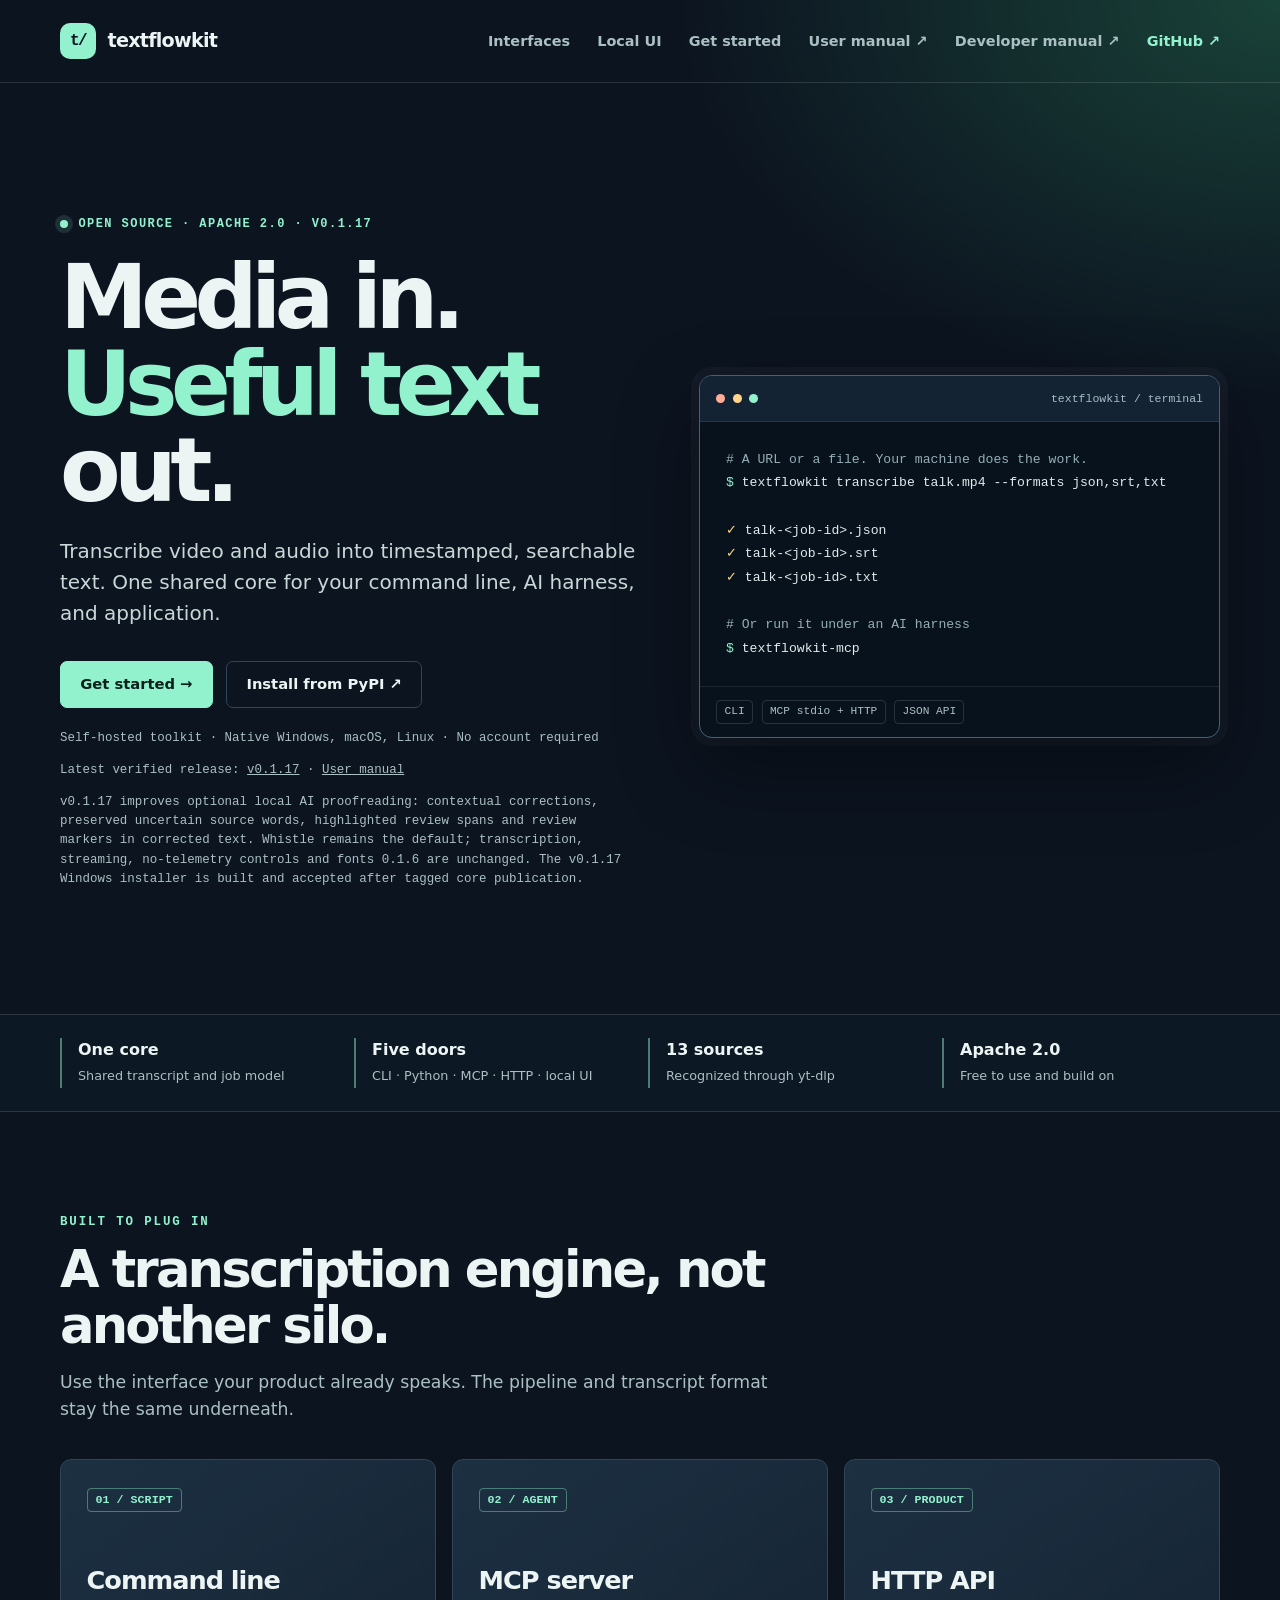
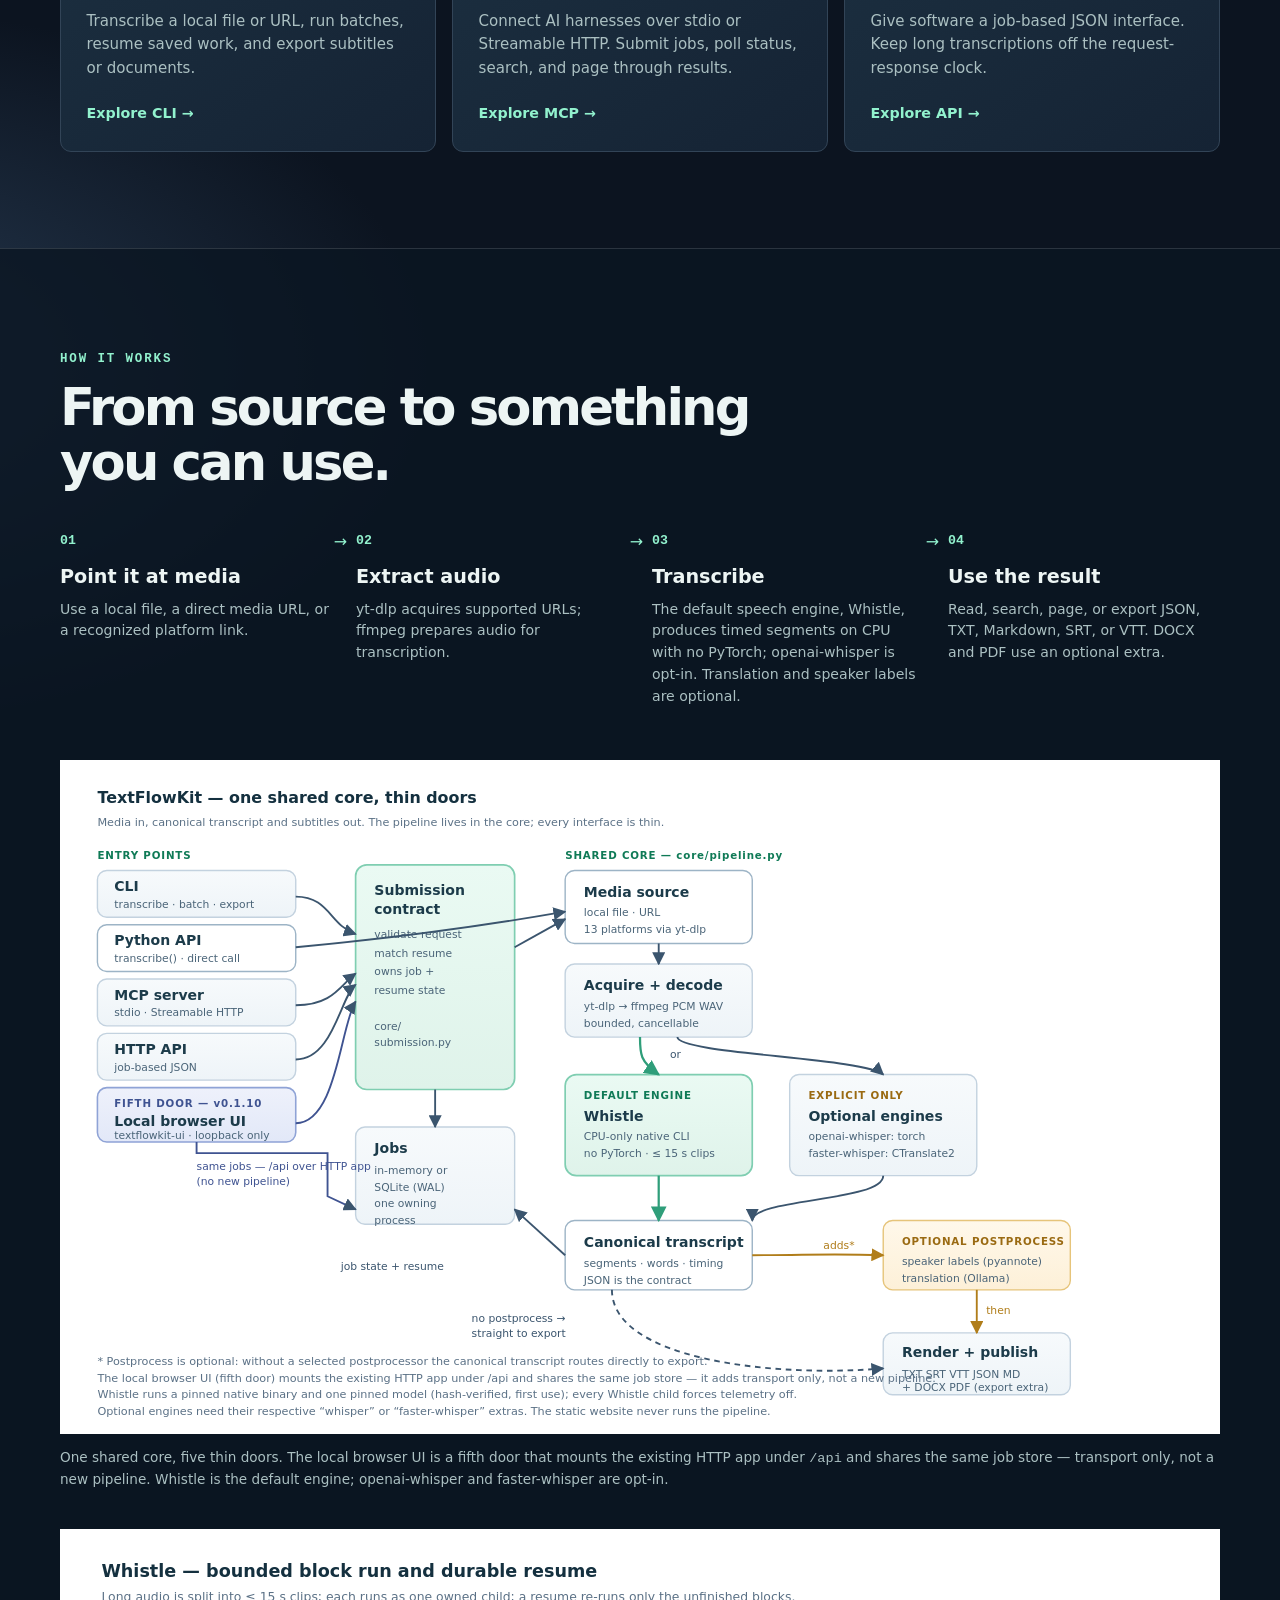
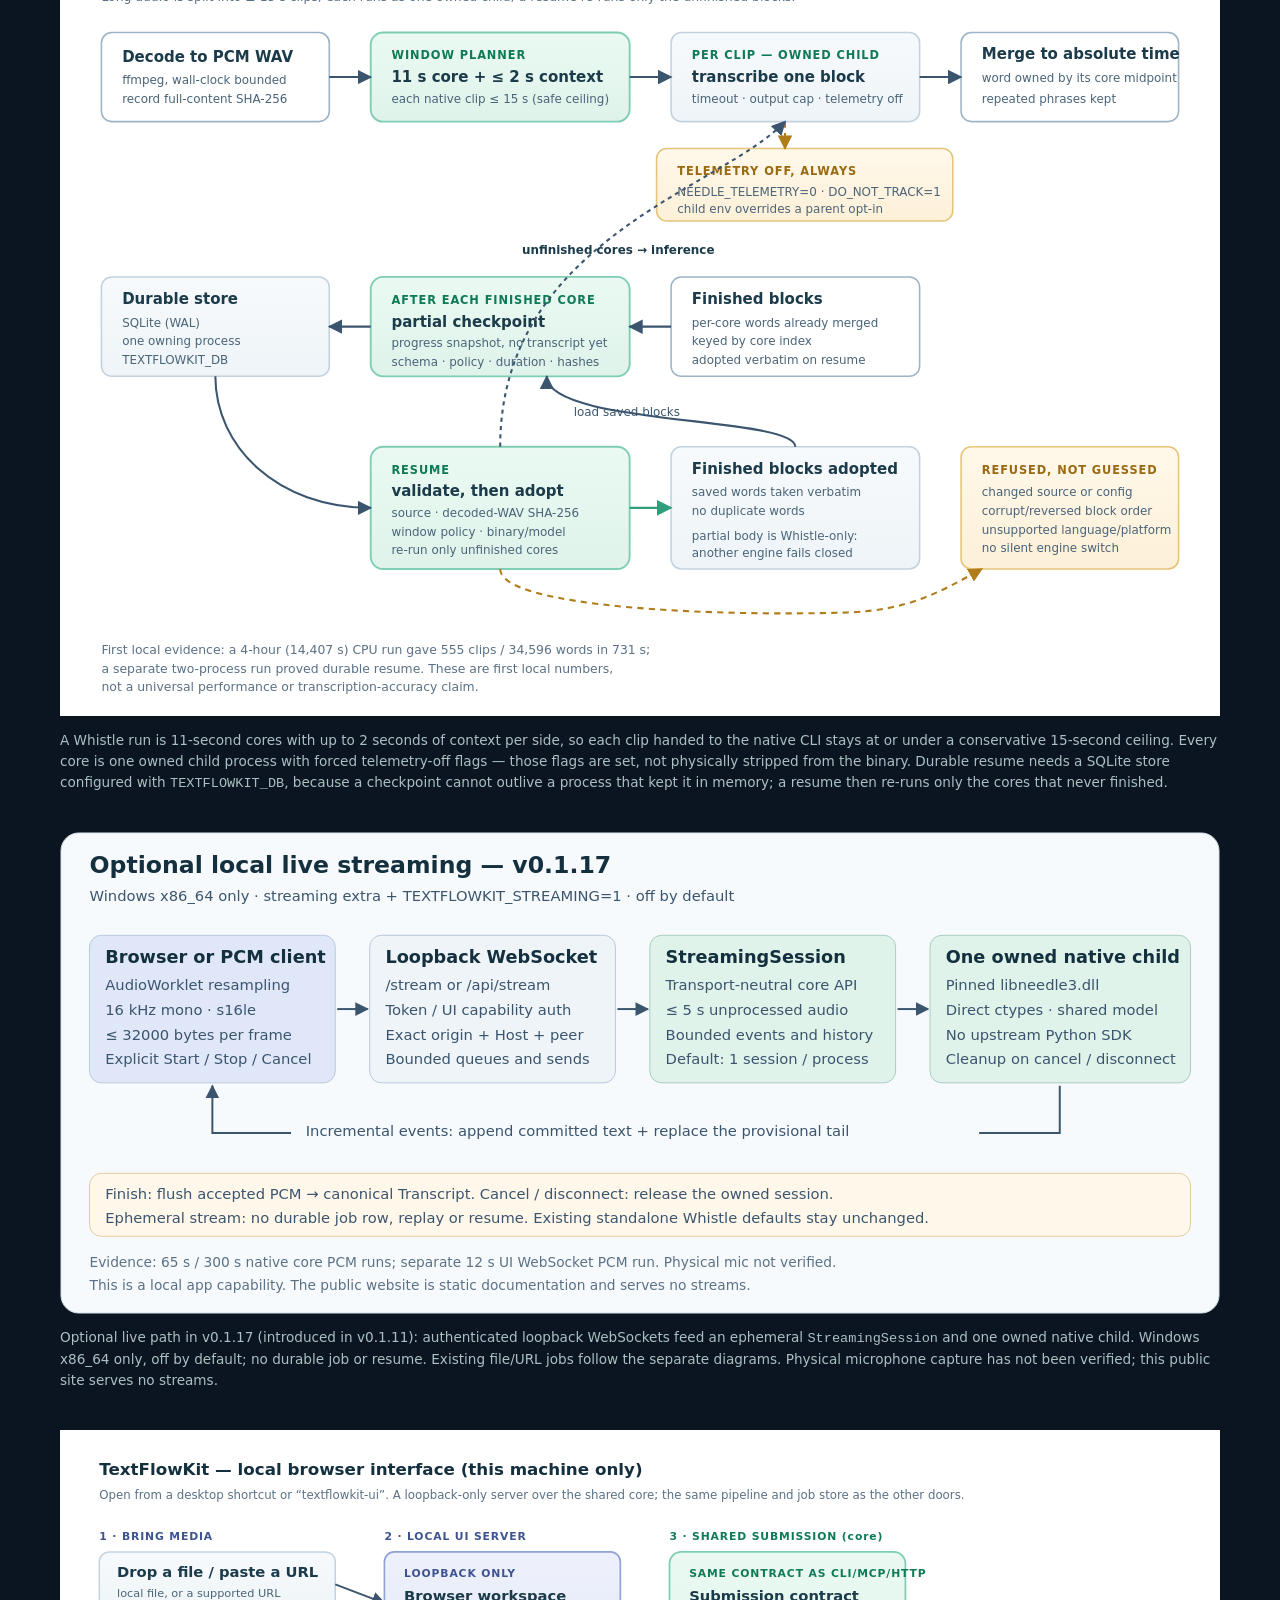
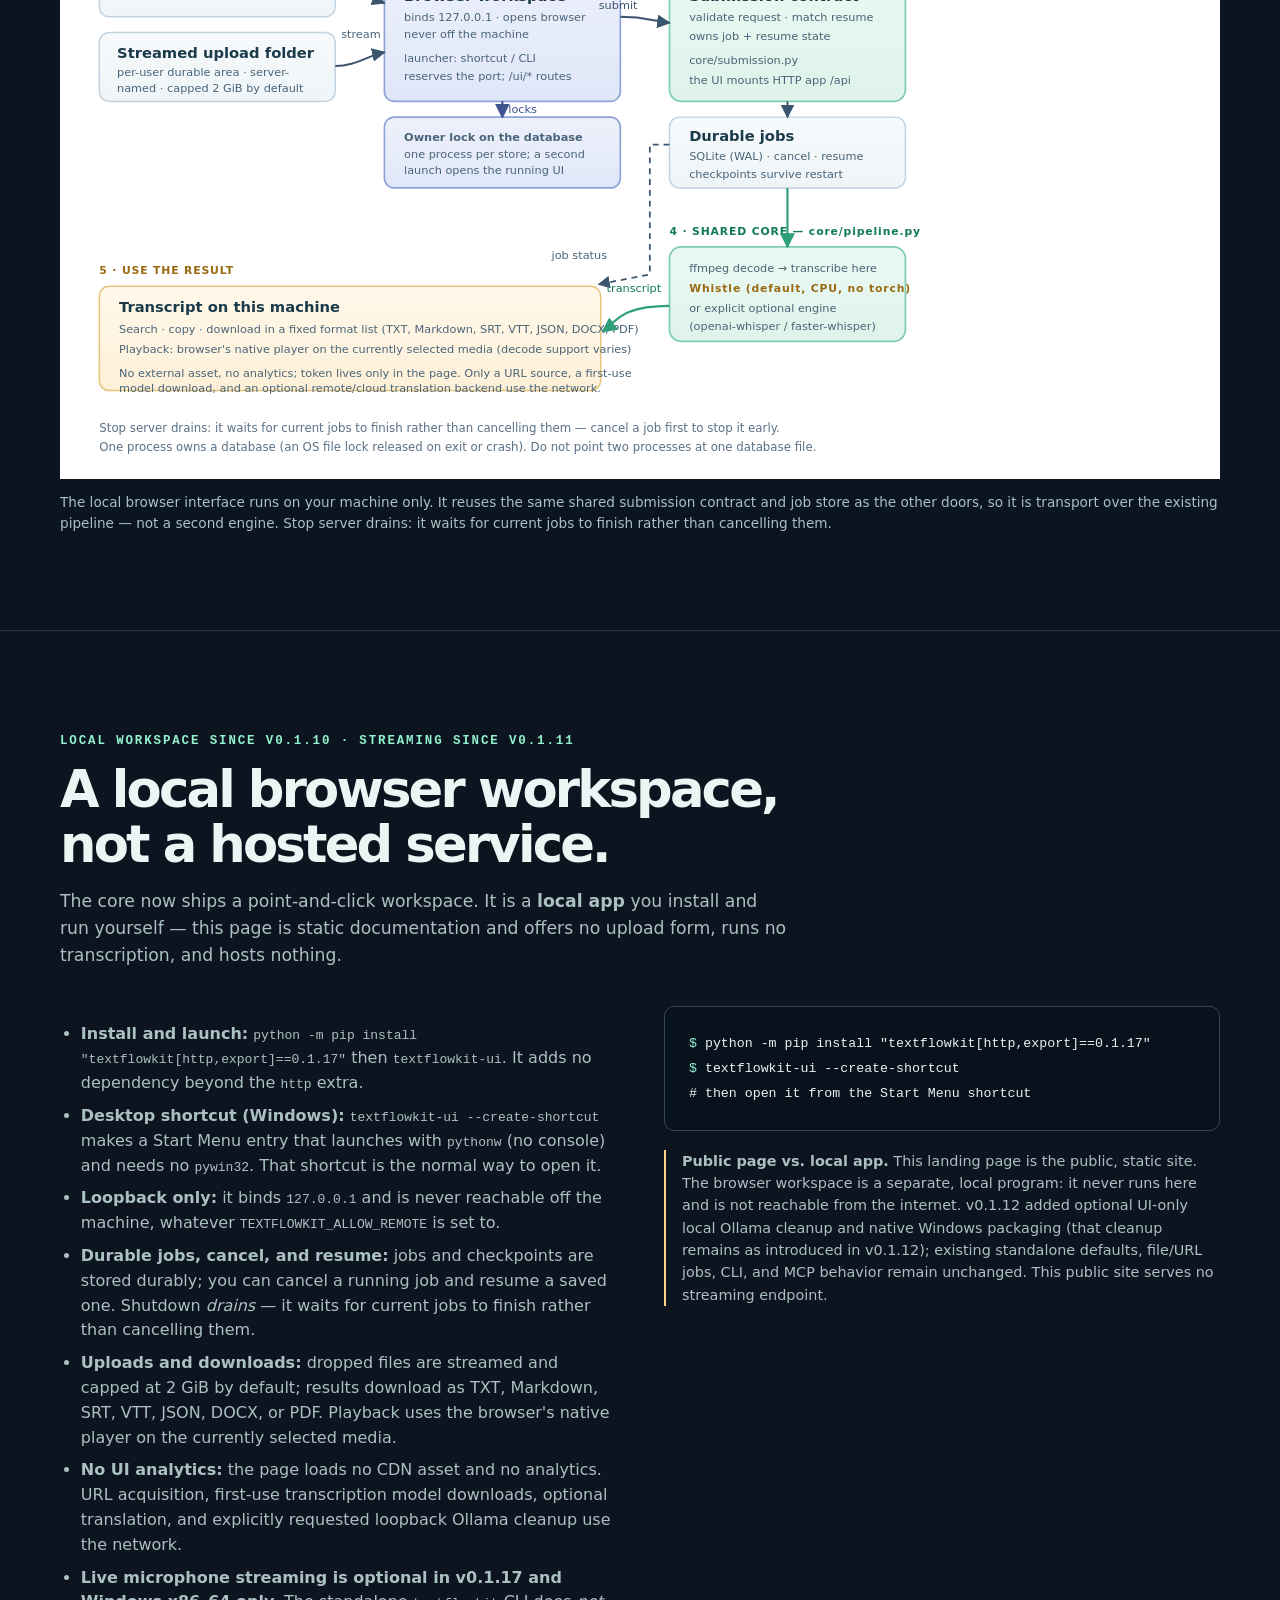
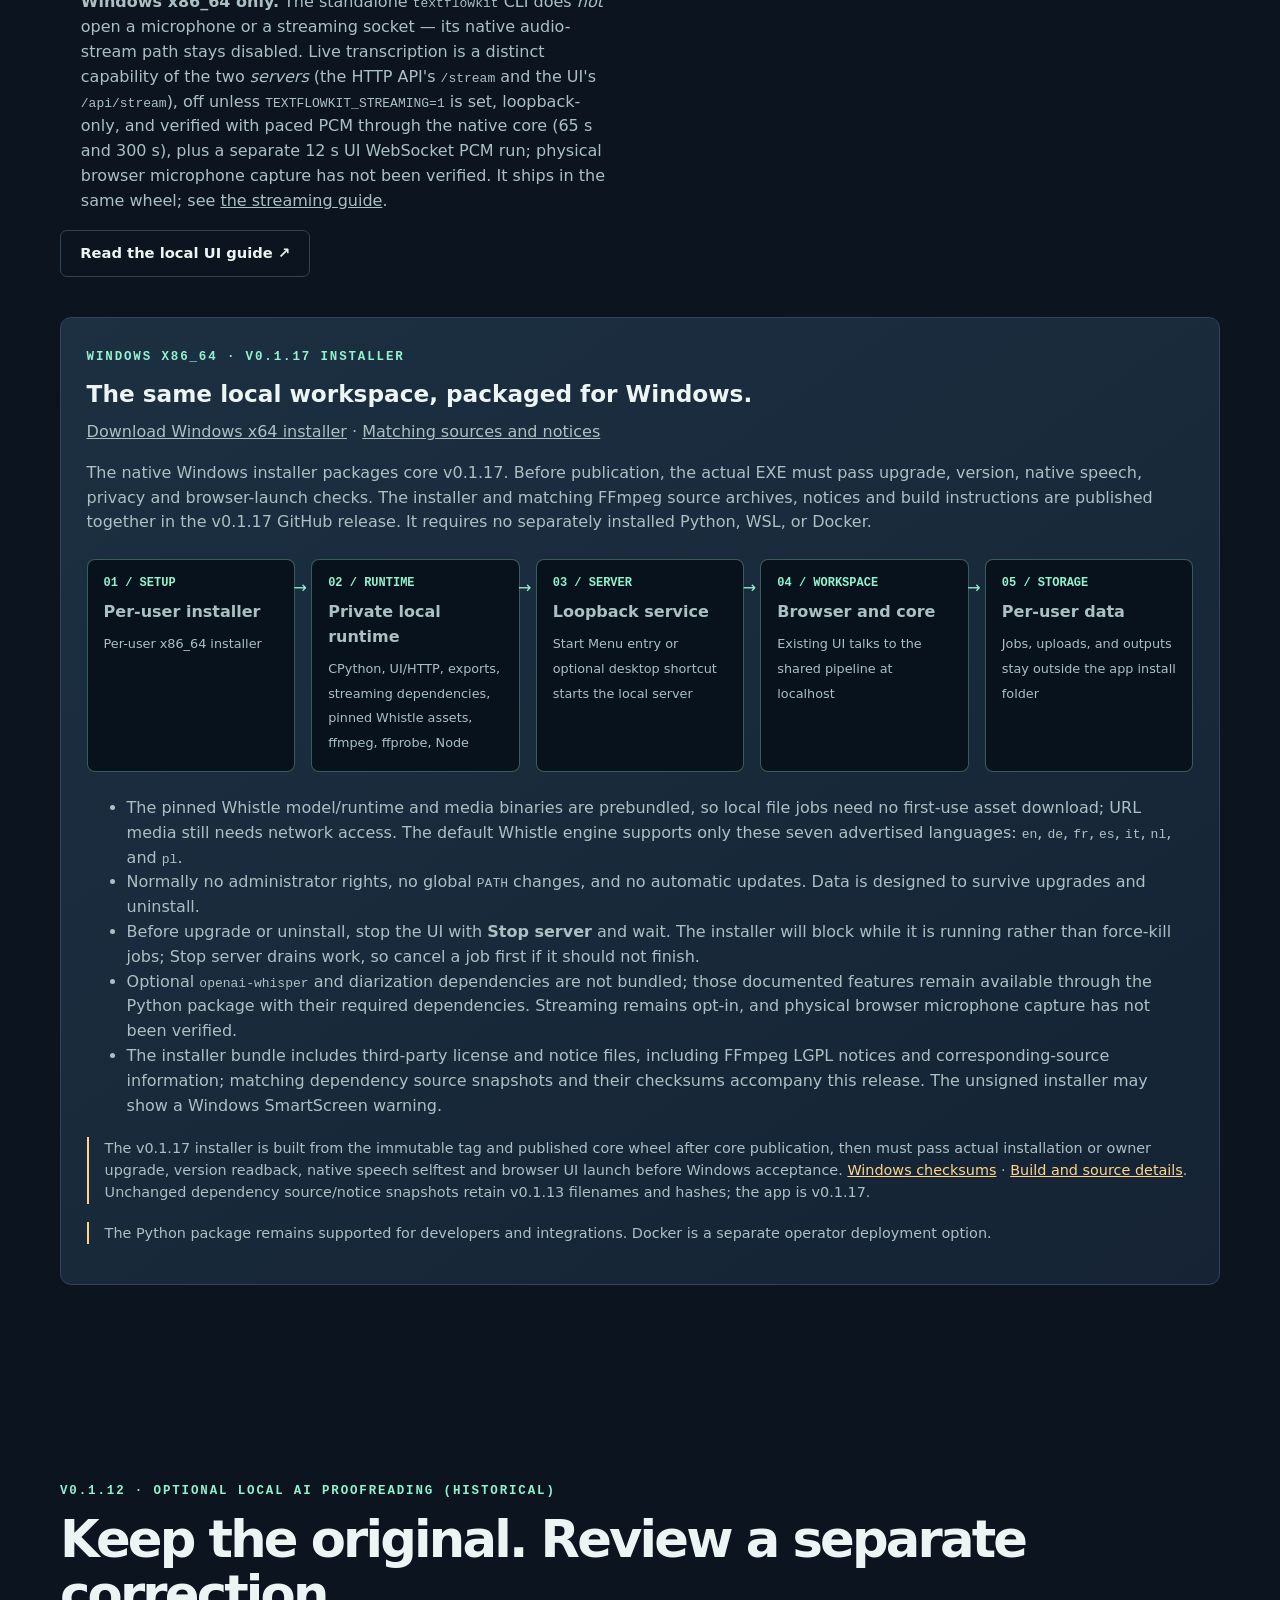
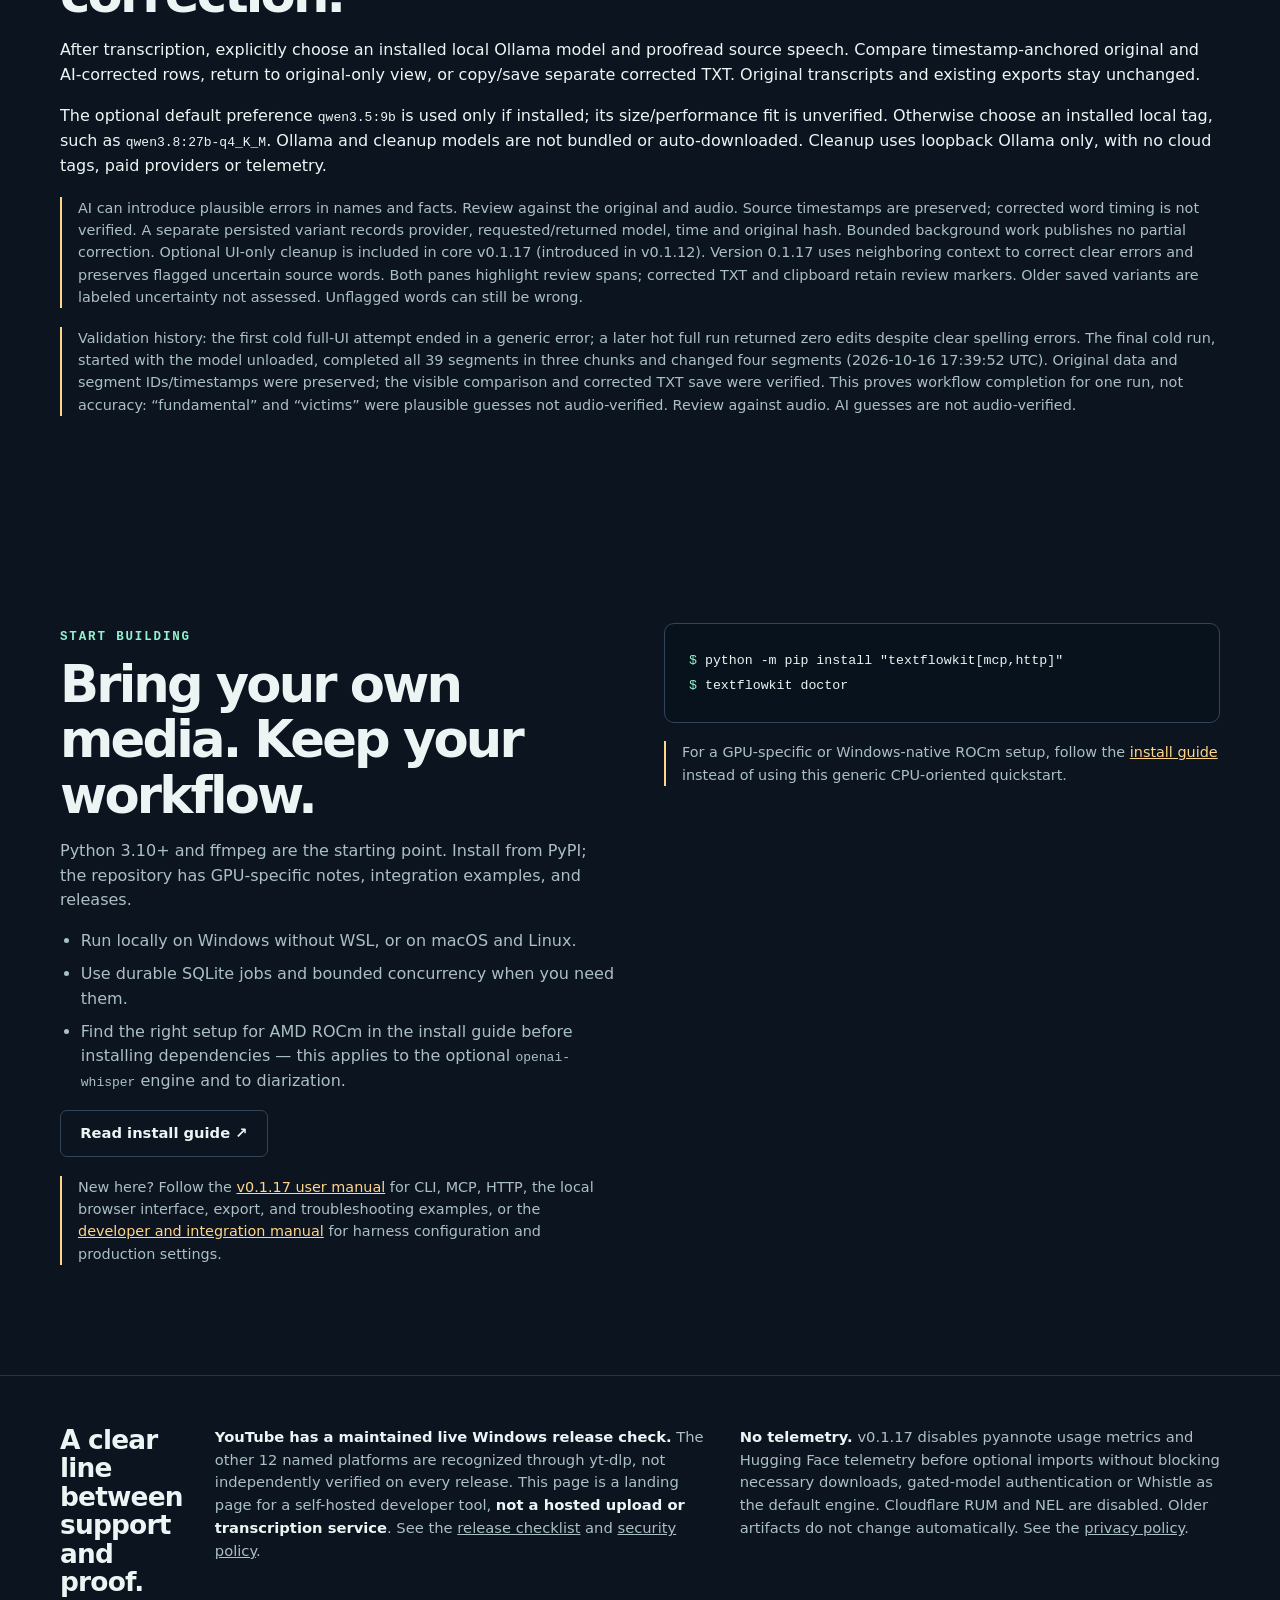
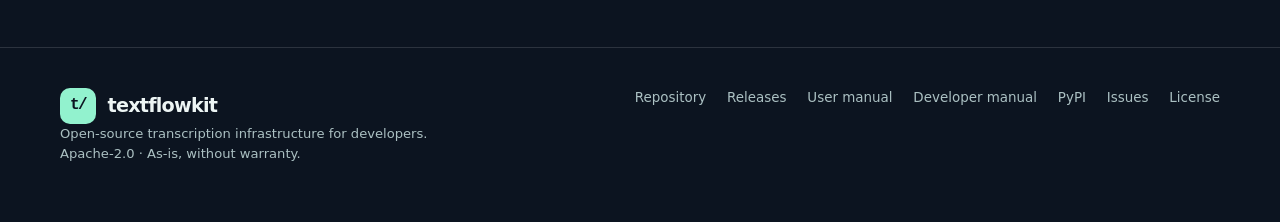
==== commit 431245a4: "Release v0.1.17 contextual proofreading and update current documentation" ====
--- a/docs/index.html
+++ b/docs/index.html
@@ -206,7 +206,7 @@
   <main id="main">
     <div class="wrap hero">
       <div>
-        <span class="eyebrow">Open source · Apache 2.0 · v0.1.16</span>
+        <span class="eyebrow">Open source · Apache 2.0 · v0.1.17</span>
         <h1>Media in.<br><em>Useful text</em> out.</h1>
         <p class="lead">Transcribe video and audio into timestamped, searchable text. One shared core for your command line, AI harness, and application.</p>
         <div class="actions">
@@ -214,8 +214,8 @@
           <a class="button secondary" href="https://pypi.org/project/textflowkit/">Install from PyPI <span aria-hidden="true">&nbsp;↗</span></a>
         </div>
         <p class="micro">Self-hosted toolkit · Native Windows, macOS, Linux · No account required</p>
-        <p class="micro">Latest verified release: <a href="https://github.com/scottconverse/textflowkit/releases/tag/v0.1.16">v0.1.16</a> · <a href="https://github.com/scottconverse/textflowkit/blob/main/docs/user-manual.md">User manual</a></p>
-        <p class="micro">v0.1.16 is a privacy release: optional-dependency telemetry opt-outs, with transcription behavior otherwise unchanged. The v0.1.16 Windows installer is built and accepted after tagged core publication.</p>
+        <p class="micro">Latest verified release: <a href="https://github.com/scottconverse/textflowkit/releases/tag/v0.1.17">v0.1.17</a> · <a href="https://github.com/scottconverse/textflowkit/blob/main/docs/user-manual.md">User manual</a></p>
+        <p class="micro">v0.1.17 improves optional local AI proofreading: contextual corrections, preserved uncertain source words, highlighted review spans and review markers in corrected text. Whistle remains the default; transcription, streaming, no-telemetry controls and fonts 0.1.6 are unchanged. The v0.1.17 Windows installer is built and accepted after tagged core publication.</p>
       </div>
       <div class="terminal" aria-label="Example transcription command and output">
         <div class="terminal-top"><span class="dot"></span><span class="dot"></span><span class="dot"></span><span class="terminal-label">textflowkit / terminal</span></div>
@@ -291,7 +291,7 @@
         </figure>
         <figure class="figure">
           <img src="assets/live-streaming-flow.svg" alt="Optional Windows x86_64 streaming: bounded PCM passes through an authenticated loopback WebSocket to an ephemeral StreamingSession and one owned native child; incremental events return, finish flushes to a canonical Transcript, and cancel releases the session. No durable job or resume; off by default; physical microphone capture not verified; the public site serves no streams." loading="lazy" width="1180" height="490">
-          <figcaption>Optional live path in v0.1.16 (introduced in v0.1.11): authenticated loopback WebSockets feed an ephemeral <code>StreamingSession</code> and one owned native child. Windows x86_64 only, off by default; no durable job or resume. Existing file/URL jobs follow the separate diagrams. Physical microphone capture has not been verified; this public site serves no streams.</figcaption>
+          <figcaption>Optional live path in v0.1.17 (introduced in v0.1.11): authenticated loopback WebSockets feed an ephemeral <code>StreamingSession</code> and one owned native child. Windows x86_64 only, off by default; no durable job or resume. Existing file/URL jobs follow the separate diagrams. Physical microphone capture has not been verified; this public site serves no streams.</figcaption>
         </figure>
         <figure class="figure">
           <img src="assets/local-ui-flow.svg" alt="TextFlowKit local browser interface request flow: the operator opens the workspace from a desktop shortcut or the textflowkit-ui command, which launches a loopback-only server on 127.0.0.1 that holds an exclusive owner lock on the durable SQLite database; the operator drops a file or pastes a URL, a file is streamed to a per-user upload folder capped at 2 GiB by default; both become a submission through the same shared submission contract the CLI, MCP, and HTTP doors use, writing a durable job that runs through the shared core (Whistle by default or an explicit optional engine) decoding with ffmpeg and transcribing on this machine; a finished transcript is searchable, copyable, downloadable in a fixed format list, and playable with the browser's native player on the currently selected media." loading="lazy" width="1180" height="660">
@@ -309,28 +309,28 @@
       <div class="install-grid">
         <div>
           <ul>
-            <li><strong>Install and launch:</strong> <code>python -m pip install "textflowkit[http,export]==0.1.16"</code> then <code>textflowkit-ui</code>. It adds no dependency beyond the <code>http</code> extra.</li>
+            <li><strong>Install and launch:</strong> <code>python -m pip install "textflowkit[http,export]==0.1.17"</code> then <code>textflowkit-ui</code>. It adds no dependency beyond the <code>http</code> extra.</li>
             <li><strong>Desktop shortcut (Windows):</strong> <code>textflowkit-ui --create-shortcut</code> makes a Start Menu entry that launches with <code>pythonw</code> (no console) and needs no <code>pywin32</code>. That shortcut is the normal way to open it.</li>
             <li><strong>Loopback only:</strong> it binds <code>127.0.0.1</code> and is never reachable off the machine, whatever <code>TEXTFLOWKIT_ALLOW_REMOTE</code> is set to.</li>
             <li><strong>Durable jobs, cancel, and resume:</strong> jobs and checkpoints are stored durably; you can cancel a running job and resume a saved one. Shutdown <em>drains</em> — it waits for current jobs to finish rather than cancelling them.</li>
             <li><strong>Uploads and downloads:</strong> dropped files are streamed and capped at 2 GiB by default; results download as TXT, Markdown, SRT, VTT, JSON, DOCX, or PDF. Playback uses the browser's native player on the currently selected media.</li>
             <li><strong>No UI analytics:</strong> the page loads no CDN asset and no analytics. URL acquisition, first-use transcription model downloads, optional translation, and explicitly requested loopback Ollama cleanup use the network.</li>
-            <li><strong>Live microphone streaming is optional in v0.1.16 and Windows x86_64 only.</strong> The standalone <code>textflowkit</code> CLI does <em>not</em> open a microphone or a streaming socket — its native audio-stream path stays disabled. Live transcription is a distinct capability of the two <em>servers</em> (the HTTP API's <code>/stream</code> and the UI's <code>/api/stream</code>), off unless <code>TEXTFLOWKIT_STREAMING=1</code> is set, loopback-only, and verified with paced PCM through the native core (65 s and 300 s), plus a separate 12 s UI WebSocket PCM run; physical browser microphone capture has not been verified. It ships in the same wheel; see <a href="https://github.com/scottconverse/textflowkit/blob/main/docs/streaming.md">the streaming guide</a>.</li>
+            <li><strong>Live microphone streaming is optional in v0.1.17 and Windows x86_64 only.</strong> The standalone <code>textflowkit</code> CLI does <em>not</em> open a microphone or a streaming socket — its native audio-stream path stays disabled. Live transcription is a distinct capability of the two <em>servers</em> (the HTTP API's <code>/stream</code> and the UI's <code>/api/stream</code>), off unless <code>TEXTFLOWKIT_STREAMING=1</code> is set, loopback-only, and verified with paced PCM through the native core (65 s and 300 s), plus a separate 12 s UI WebSocket PCM run; physical browser microphone capture has not been verified. It ships in the same wheel; see <a href="https://github.com/scottconverse/textflowkit/blob/main/docs/streaming.md">the streaming guide</a>.</li>
           </ul>
           <a class="button secondary" href="https://github.com/scottconverse/textflowkit/blob/main/docs/user-manual.md#7-local-browser-interface">Read the local UI guide ↗</a>
         </div>
         <div>
-          <pre class="codebox"><span class="prompt">$ </span>python -m pip install "textflowkit[http,export]==0.1.16"
+          <pre class="codebox"><span class="prompt">$ </span>python -m pip install "textflowkit[http,export]==0.1.17"
 <span class="prompt">$ </span>textflowkit-ui --create-shortcut
 <span class="comment"># then open it from the Start Menu shortcut</span></pre>
           <p class="note"><strong>Public page vs. local app.</strong> This landing page is the public, static site. The browser workspace is a separate, local program: it never runs here and is not reachable from the internet. v0.1.12 added optional UI-only local Ollama cleanup and native Windows packaging (that cleanup remains as introduced in v0.1.12); existing standalone defaults, file/URL jobs, CLI, and MCP behavior remain unchanged. This public site serves no streaming endpoint.</p>
         </div>
       </div>
       <div class="installer-candidate" aria-labelledby="installer-candidate-title">
-        <span class="kicker">Windows x86_64 · v0.1.16 installer</span>
+        <span class="kicker">Windows x86_64 · v0.1.17 installer</span>
         <h3 id="installer-candidate-title">The same local workspace, packaged for Windows.</h3>
-        <p><a href="https://github.com/scottconverse/textflowkit/releases/download/v0.1.16/TextFlowKit-0.1.16-windows-x64-setup.exe">Download Windows x64 installer</a> · <a href="https://github.com/scottconverse/textflowkit/releases/tag/v0.1.16">Matching sources and notices</a></p>
-        <p>The native Windows installer packages core v0.1.16. The actual EXE passed isolated installation, version, native speech, privacy and browser-launch checks. The installer and matching FFmpeg source archives, notices and build instructions are published together in the v0.1.16 GitHub release. It requires no separately installed Python, WSL, or Docker.</p>
+        <p><a href="https://github.com/scottconverse/textflowkit/releases/download/v0.1.17/TextFlowKit-0.1.17-windows-x64-setup.exe">Download Windows x64 installer</a> · <a href="https://github.com/scottconverse/textflowkit/releases/tag/v0.1.17">Matching sources and notices</a></p>
+        <p>The native Windows installer packages core v0.1.17. Before publication, the actual EXE must pass upgrade, version, native speech, privacy and browser-launch checks. The installer and matching FFmpeg source archives, notices and build instructions are published together in the v0.1.17 GitHub release. It requires no separately installed Python, WSL, or Docker.</p>
         <ol class="installer-flow" aria-label="Windows installer architecture">
           <li class="installer-step"><b>01 / SETUP</b><strong>Per-user installer</strong><span>Per-user x86_64 installer</span></li>
           <li class="installer-step"><b>02 / RUNTIME</b><strong>Private local runtime</strong><span>CPython, UI/HTTP, exports, streaming dependencies, pinned Whistle assets, ffmpeg, ffprobe, Node</span></li>
@@ -345,7 +345,7 @@
           <li>Optional <code>openai-whisper</code> and diarization dependencies are not bundled; those documented features remain available through the Python package with their required dependencies. Streaming remains opt-in, and physical browser microphone capture has not been verified.</li>
           <li>The installer bundle includes third-party license and notice files, including FFmpeg LGPL notices and corresponding-source information; matching dependency source snapshots and their checksums accompany this release. The unsigned installer may show a Windows SmartScreen warning.</li>
         </ul>
-        <p class="note">The v0.1.16 installer is built from the immutable tag and published core wheel after core publication, then must pass actual isolated installation, version readback, native speech selftest and browser UI launch before Windows acceptance. <a href="https://github.com/scottconverse/textflowkit/releases/download/v0.1.16/WINDOWS-SHA256SUMS">Windows checksums</a> · <a href="https://github.com/scottconverse/textflowkit/releases/download/v0.1.16/WINDOWS-README.md">Build and source details</a>. Unchanged dependency source/notice snapshots retain v0.1.13 filenames and hashes; the app is v0.1.16.</p>
+        <p class="note">The v0.1.17 installer is built from the immutable tag and published core wheel after core publication, then must pass actual installation or owner upgrade, version readback, native speech selftest and browser UI launch before Windows acceptance. <a href="https://github.com/scottconverse/textflowkit/releases/download/v0.1.17/WINDOWS-SHA256SUMS">Windows checksums</a> · <a href="https://github.com/scottconverse/textflowkit/releases/download/v0.1.17/WINDOWS-README.md">Build and source details</a>. Unchanged dependency source/notice snapshots retain v0.1.13 filenames and hashes; the app is v0.1.17.</p>
         <p class="note">The Python package remains supported for developers and integrations. Docker is a separate operator deployment option.</p>
       </div>
     </section>
@@ -367,7 +367,7 @@
       against the original and audio. Source timestamps are preserved; corrected
       word timing is not verified. A separate persisted variant records provider,
       requested/returned model, time and original hash. Bounded background work
-      publishes no partial correction. Optional UI-only cleanup is included in core v0.1.16 (introduced in v0.1.12).</p>
+      publishes no partial correction. Optional UI-only cleanup is included in core v0.1.17 (introduced in v0.1.12). Version 0.1.17 uses neighboring context to correct clear errors and preserves flagged uncertain source words. Both panes highlight review spans; corrected TXT and clipboard retain review markers. Older saved variants are labeled uncertainty not assessed. Unflagged words can still be wrong.</p>
       <p class="note">Validation history: the first cold full-UI attempt ended in a
       generic error; a later hot full run returned zero edits despite clear spelling
       errors. The final cold run, started with the model unloaded, completed all 39
@@ -389,7 +389,7 @@
           <li>Find the right setup for AMD ROCm in the install guide before installing dependencies — this applies to the optional <code>openai-whisper</code> engine and to diarization.</li>
         </ul>
         <a class="button secondary" href="https://github.com/scottconverse/textflowkit/blob/main/docs/install.md">Read install guide ↗</a>
-        <p class="note">New here? Follow the <a href="https://github.com/scottconverse/textflowkit/blob/main/docs/user-manual.md">v0.1.16 user manual</a> for CLI, MCP, HTTP, the local browser interface, export, and troubleshooting examples, or the <a href="https://github.com/scottconverse/textflowkit/blob/main/docs/adapters.md">developer and integration manual</a> for harness configuration and production settings.</p>
+        <p class="note">New here? Follow the <a href="https://github.com/scottconverse/textflowkit/blob/main/docs/user-manual.md">v0.1.17 user manual</a> for CLI, MCP, HTTP, the local browser interface, export, and troubleshooting examples, or the <a href="https://github.com/scottconverse/textflowkit/blob/main/docs/adapters.md">developer and integration manual</a> for harness configuration and production settings.</p>
       </div>
       <div>
         <pre class="codebox"><span class="prompt">$ </span>python -m pip install "textflowkit[mcp,http]"
@@ -402,7 +402,7 @@
       <div class="wrap truth-inner">
         <h2 id="truth-title">A clear line between support and proof.</h2>
         <p><strong>YouTube has a maintained live Windows release check.</strong> The other 12 named platforms are recognized through yt-dlp, not independently verified on every release. This page is a landing page for a self-hosted developer tool, <strong>not a hosted upload or transcription service</strong>. See the <a href="https://github.com/scottconverse/textflowkit/blob/main/docs/release-checklist.md">release checklist</a> and <a href="https://github.com/scottconverse/textflowkit/blob/main/SECURITY.md">security policy</a>.</p>
-        <p><strong>No telemetry.</strong> v0.1.16 disables pyannote usage metrics and Hugging Face telemetry before optional imports without blocking necessary downloads, gated-model authentication or Whistle as the default engine. Cloudflare RUM and NEL are disabled. Older artifacts do not change automatically. See the <a href="https://github.com/scottconverse/textflowkit/blob/main/docs/privacy.md">privacy policy</a>.</p>
+        <p><strong>No telemetry.</strong> v0.1.17 disables pyannote usage metrics and Hugging Face telemetry before optional imports without blocking necessary downloads, gated-model authentication or Whistle as the default engine. Cloudflare RUM and NEL are disabled. Older artifacts do not change automatically. See the <a href="https://github.com/scottconverse/textflowkit/blob/main/docs/privacy.md">privacy policy</a>.</p>
       </div>
     </aside>
   </main>
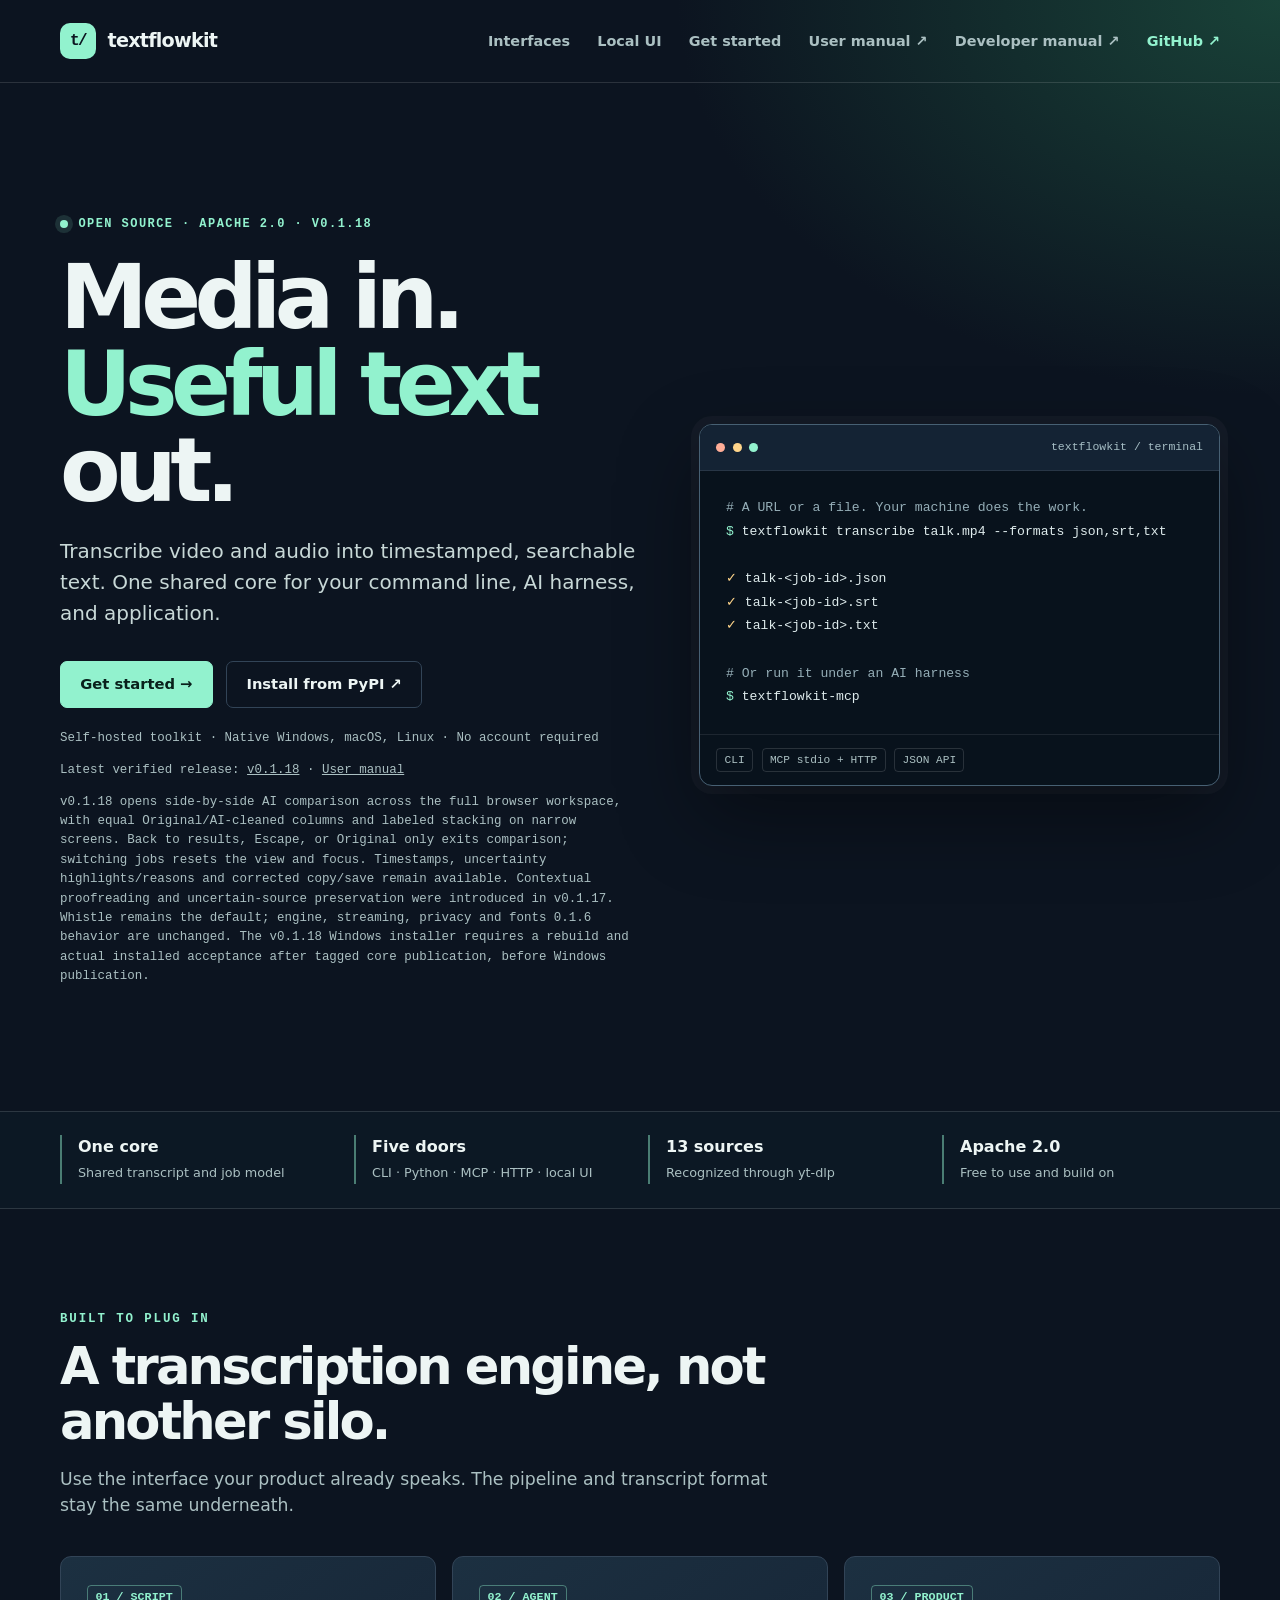
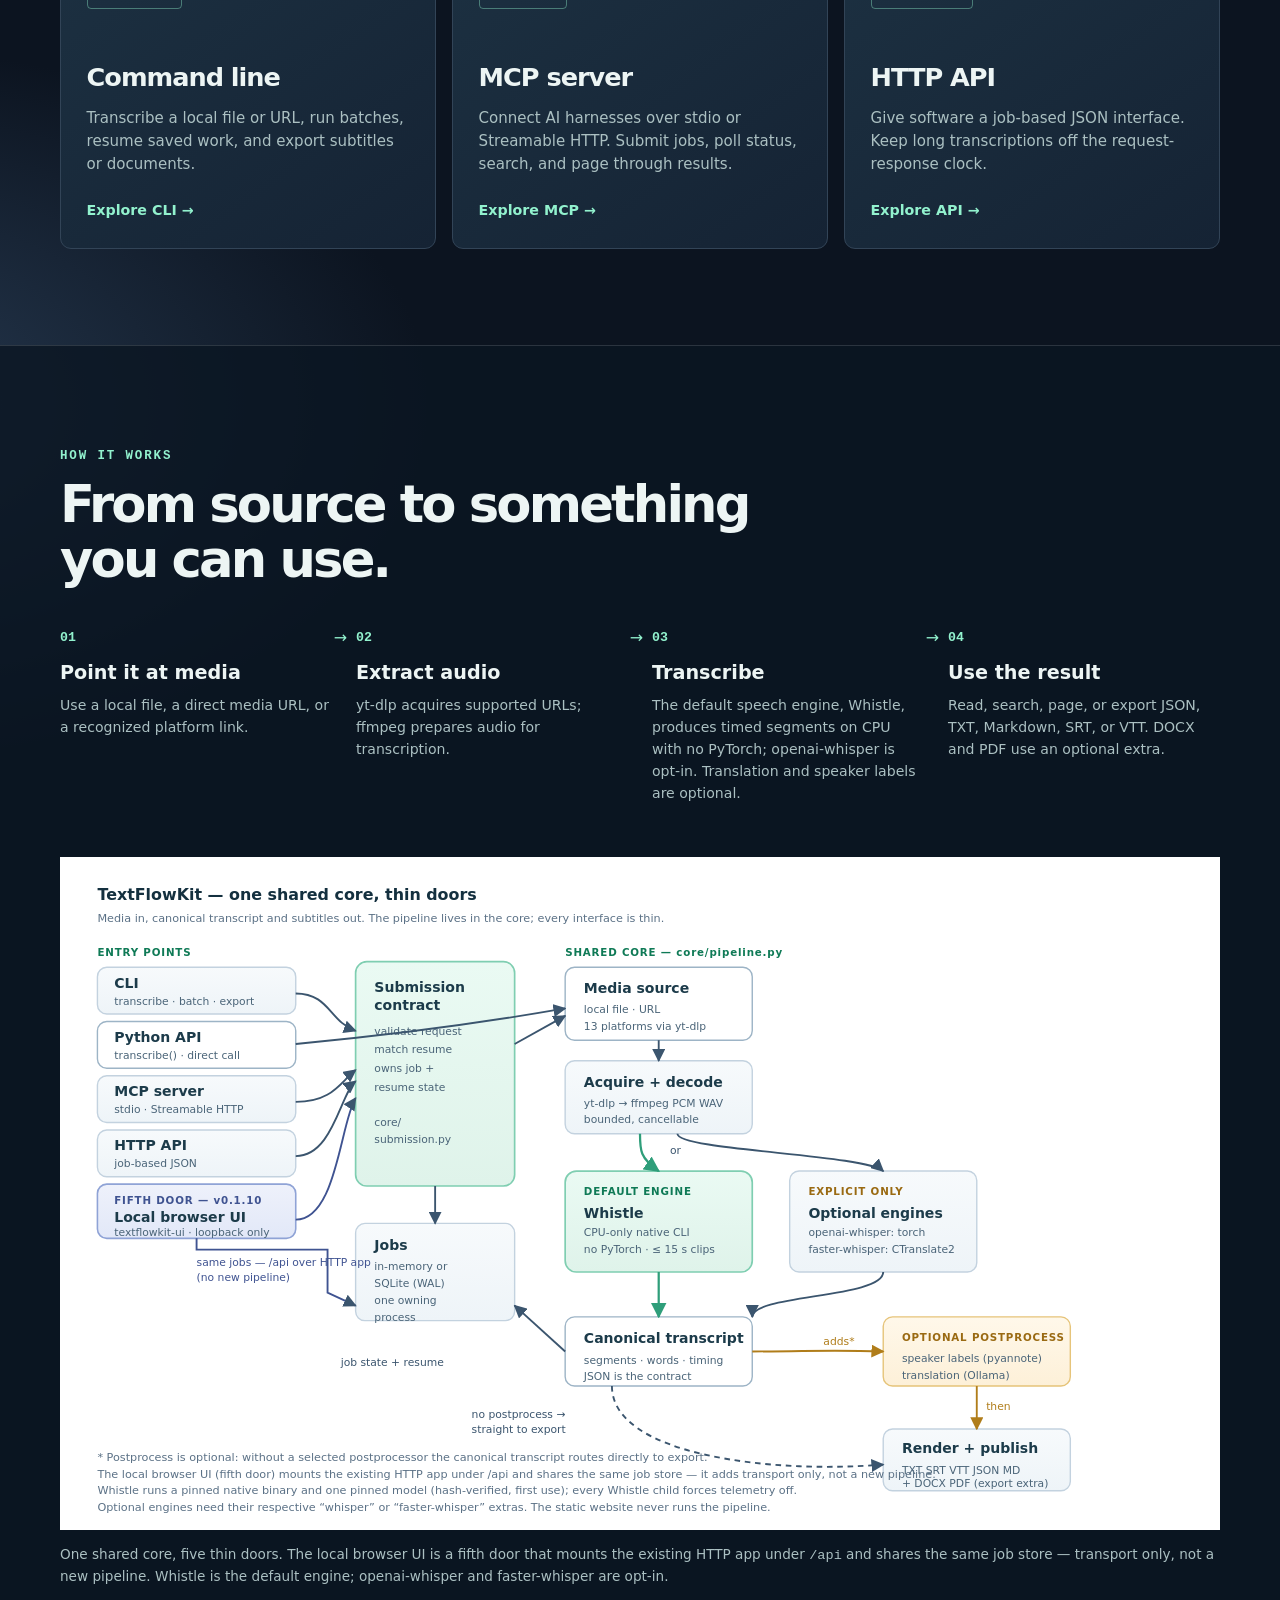
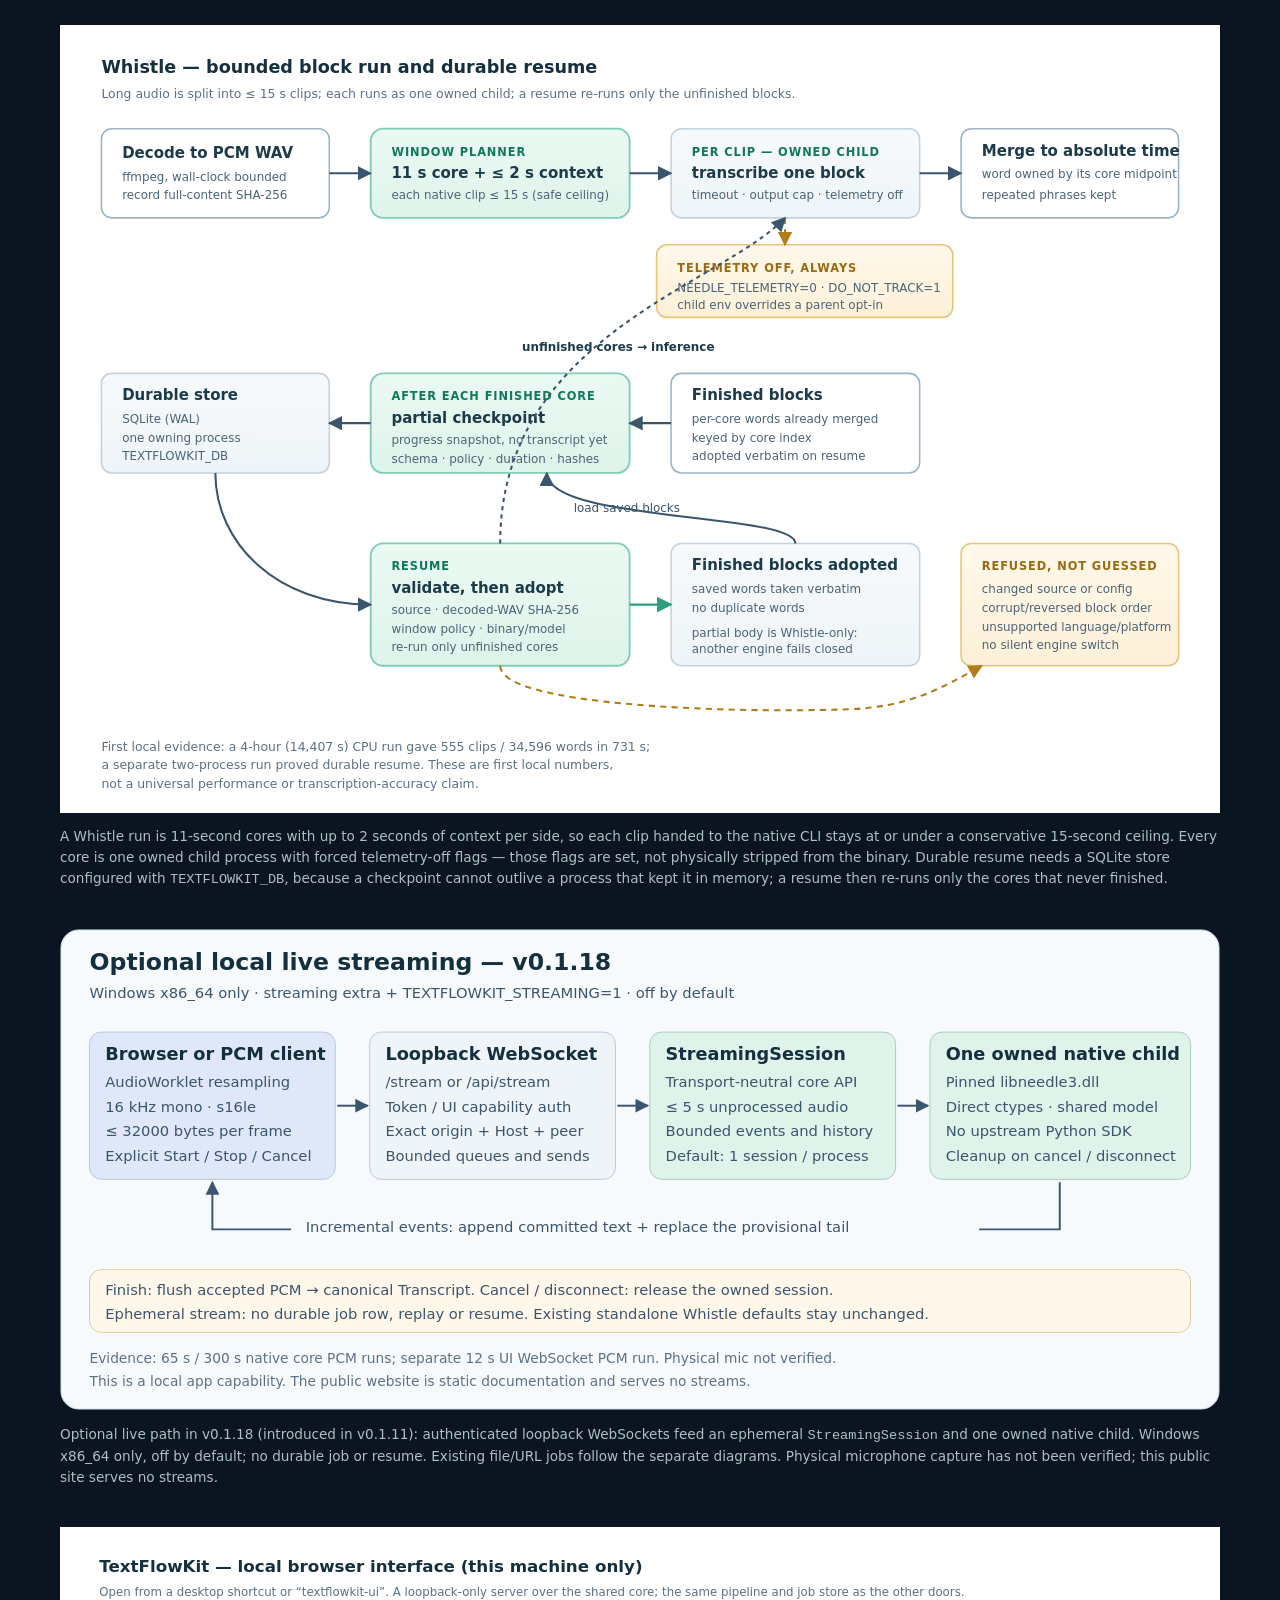
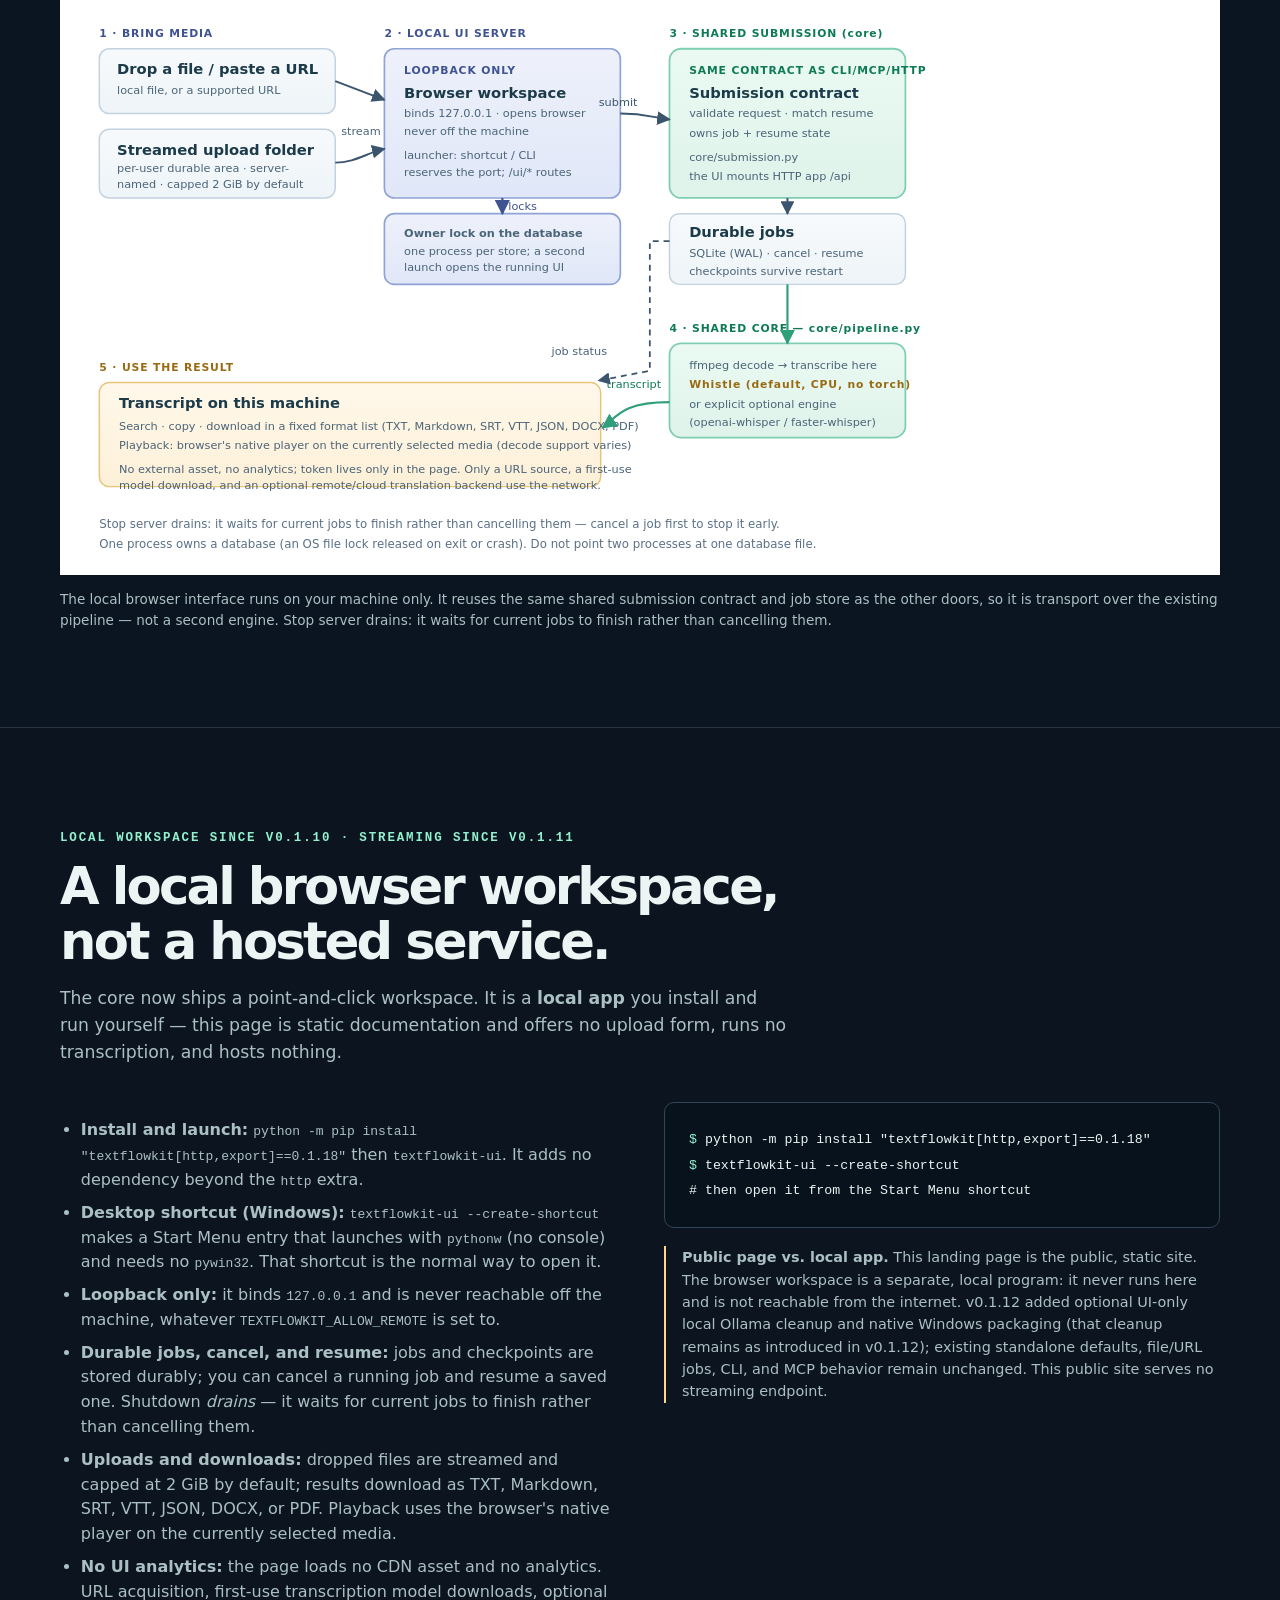
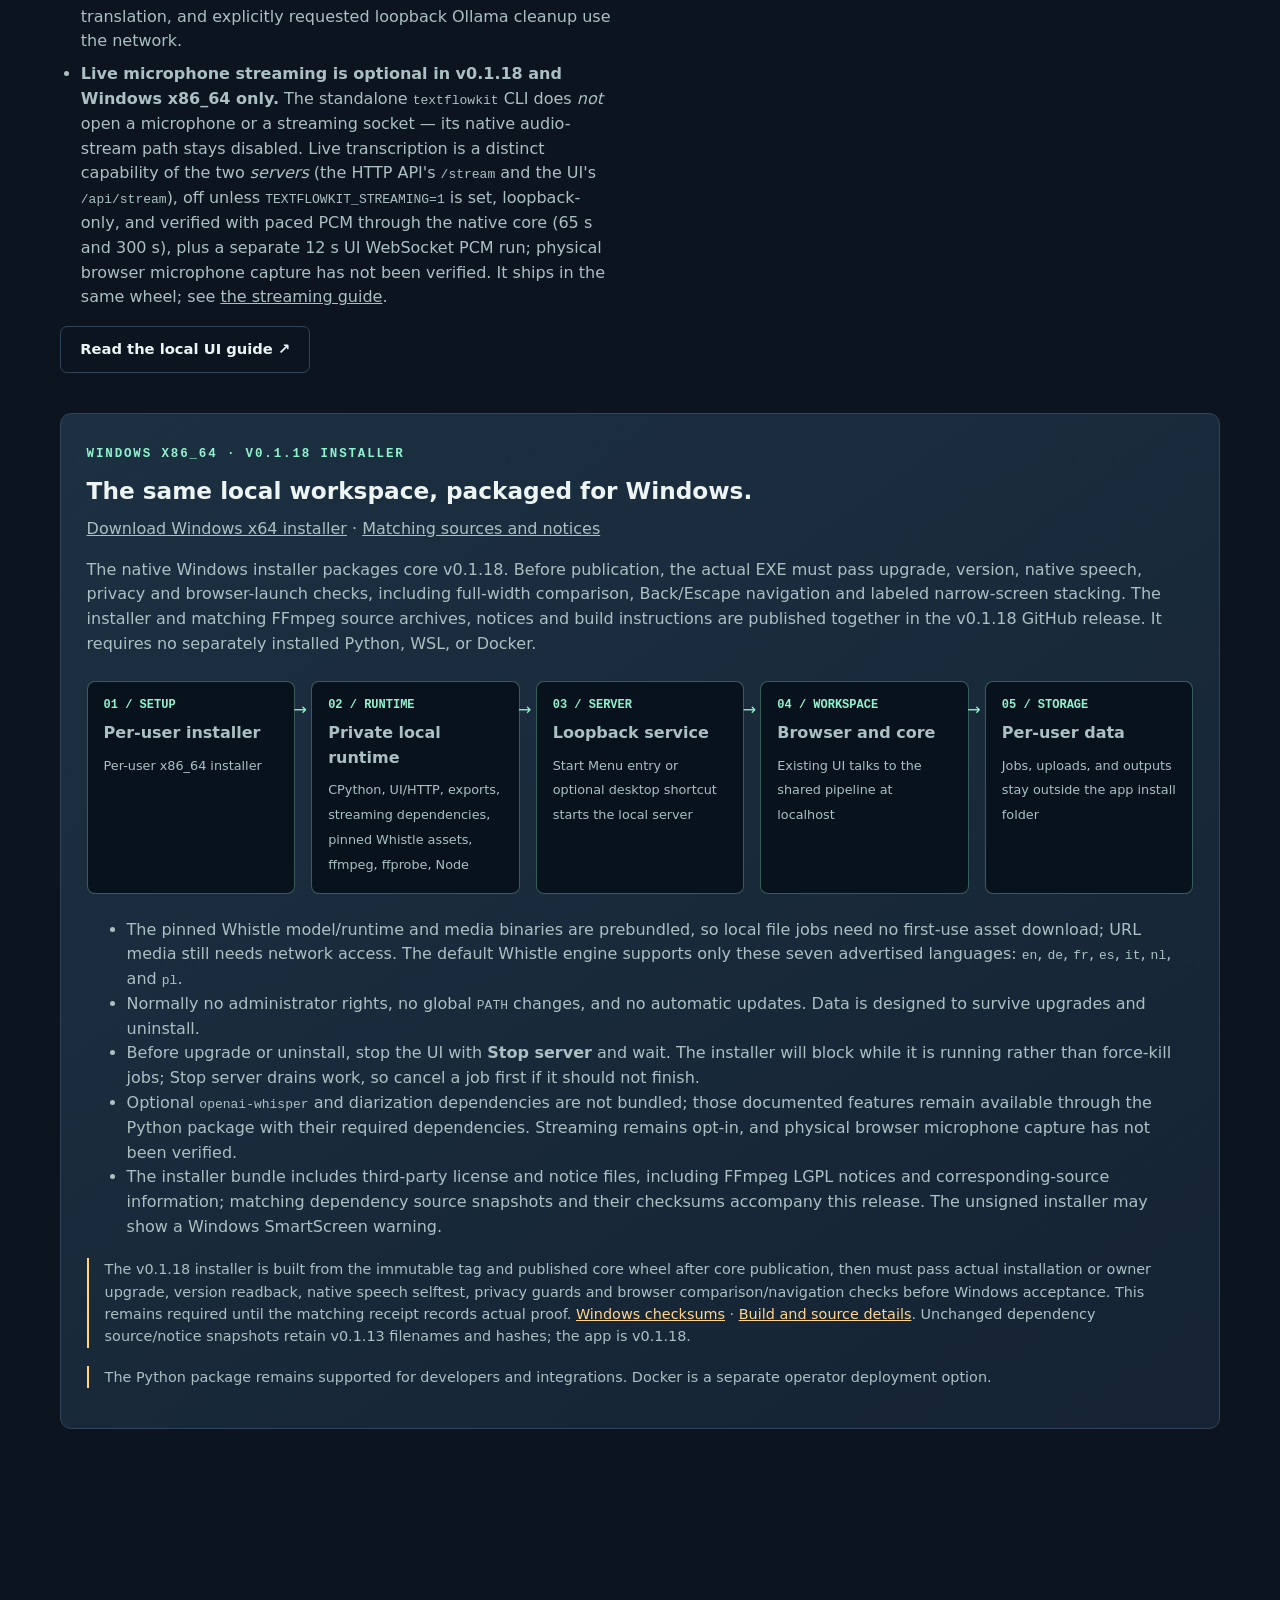
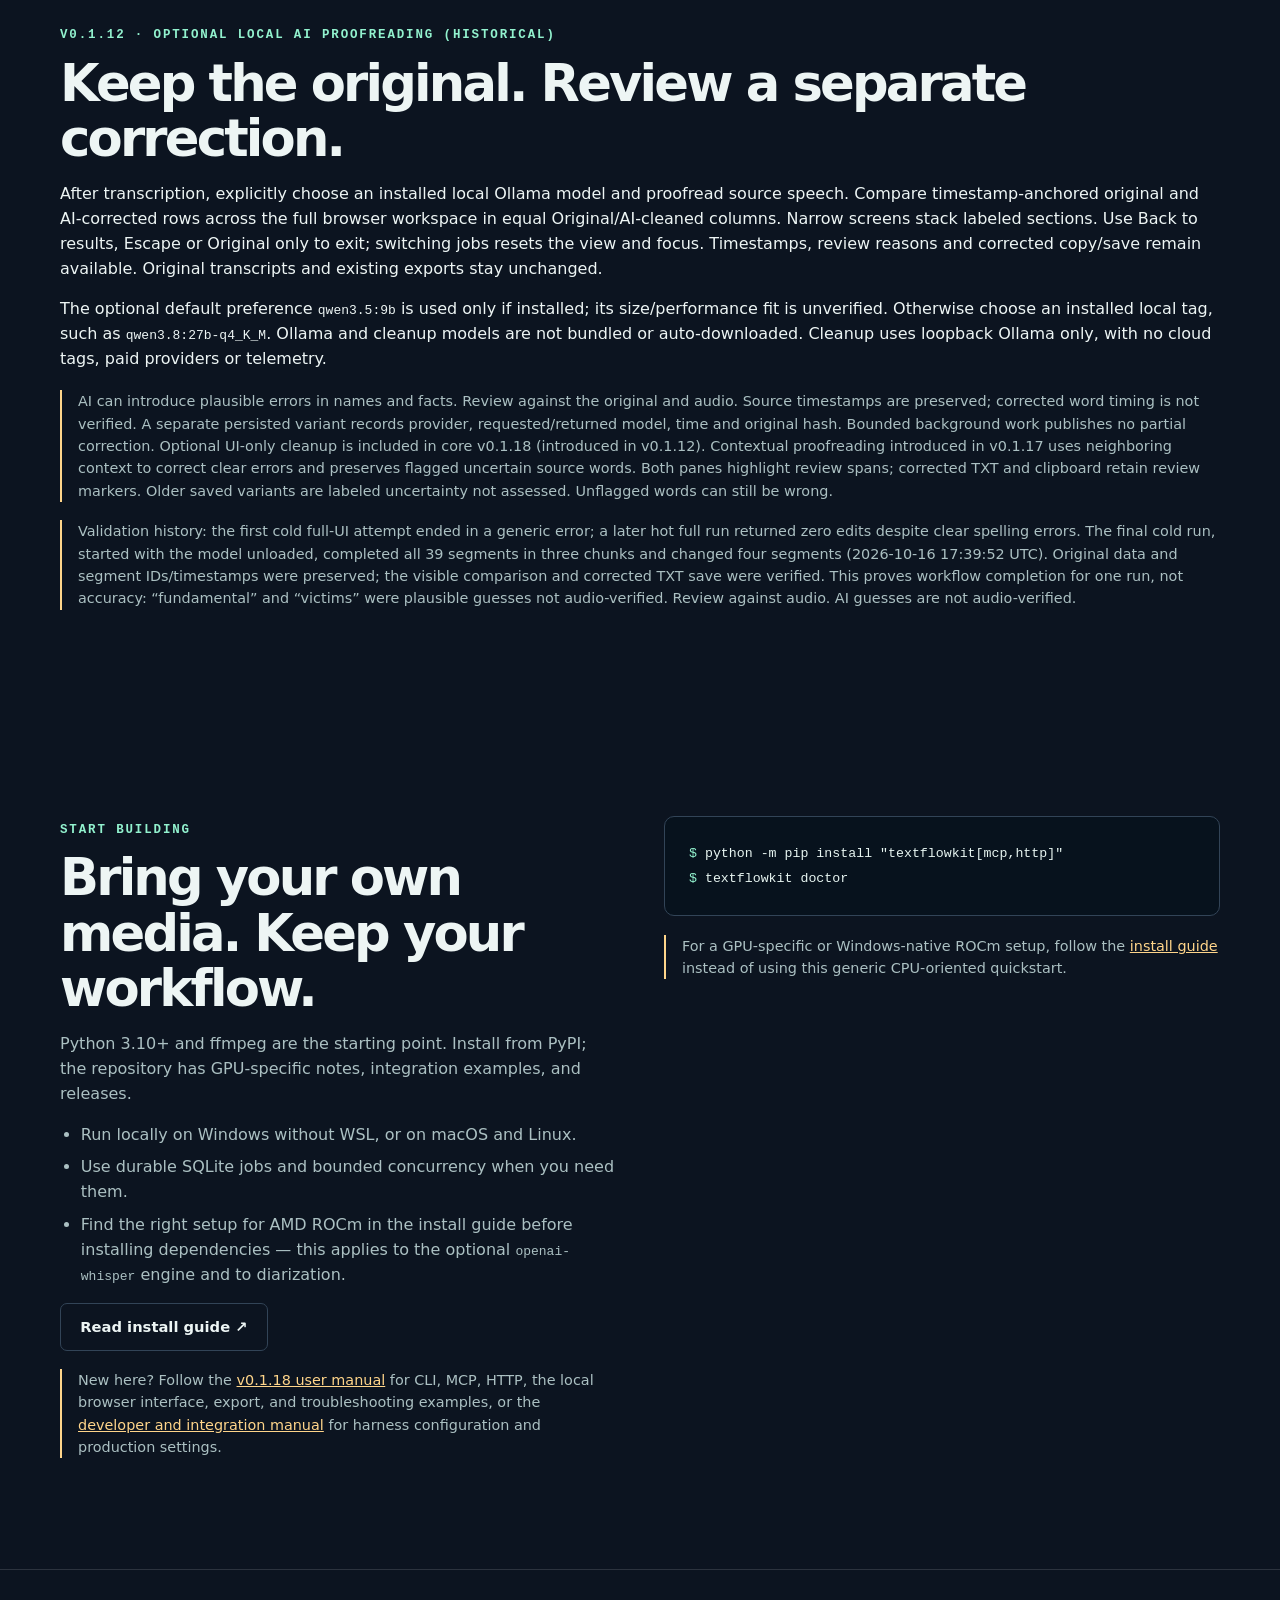
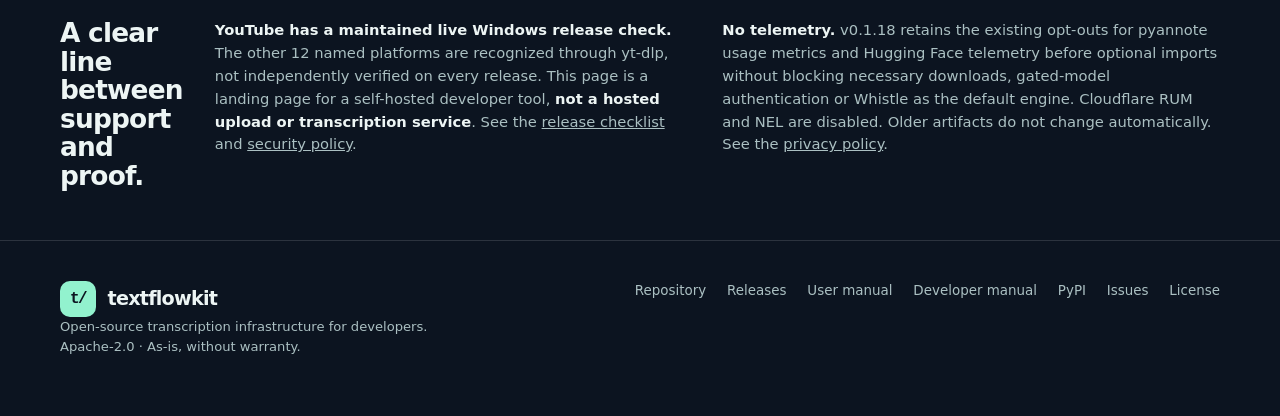
==== commit f9254275: "docs: prepare v0.1.18 full-window comparison release" ====
--- a/docs/index.html
+++ b/docs/index.html
@@ -206,7 +206,7 @@
   <main id="main">
     <div class="wrap hero">
       <div>
-        <span class="eyebrow">Open source · Apache 2.0 · v0.1.17</span>
+        <span class="eyebrow">Open source · Apache 2.0 · v0.1.18</span>
         <h1>Media in.<br><em>Useful text</em> out.</h1>
         <p class="lead">Transcribe video and audio into timestamped, searchable text. One shared core for your command line, AI harness, and application.</p>
         <div class="actions">
@@ -214,8 +214,8 @@
           <a class="button secondary" href="https://pypi.org/project/textflowkit/">Install from PyPI <span aria-hidden="true">&nbsp;↗</span></a>
         </div>
         <p class="micro">Self-hosted toolkit · Native Windows, macOS, Linux · No account required</p>
-        <p class="micro">Latest verified release: <a href="https://github.com/scottconverse/textflowkit/releases/tag/v0.1.17">v0.1.17</a> · <a href="https://github.com/scottconverse/textflowkit/blob/main/docs/user-manual.md">User manual</a></p>
-        <p class="micro">v0.1.17 improves optional local AI proofreading: contextual corrections, preserved uncertain source words, highlighted review spans and review markers in corrected text. Whistle remains the default; transcription, streaming, no-telemetry controls and fonts 0.1.6 are unchanged. The v0.1.17 Windows installer is built and accepted after tagged core publication.</p>
+        <p class="micro">Latest verified release: <a href="https://github.com/scottconverse/textflowkit/releases/tag/v0.1.18">v0.1.18</a> · <a href="https://github.com/scottconverse/textflowkit/blob/main/docs/user-manual.md">User manual</a></p>
+        <p class="micro">v0.1.18 opens side-by-side AI comparison across the full browser workspace, with equal Original/AI-cleaned columns and labeled stacking on narrow screens. Back to results, Escape, or Original only exits comparison; switching jobs resets the view and focus. Timestamps, uncertainty highlights/reasons and corrected copy/save remain available. Contextual proofreading and uncertain-source preservation were introduced in v0.1.17. Whistle remains the default; engine, streaming, privacy and fonts 0.1.6 behavior are unchanged. The v0.1.18 Windows installer requires a rebuild and actual installed acceptance after tagged core publication, before Windows publication.</p>
       </div>
       <div class="terminal" aria-label="Example transcription command and output">
         <div class="terminal-top"><span class="dot"></span><span class="dot"></span><span class="dot"></span><span class="terminal-label">textflowkit / terminal</span></div>
@@ -291,7 +291,7 @@
         </figure>
         <figure class="figure">
           <img src="assets/live-streaming-flow.svg" alt="Optional Windows x86_64 streaming: bounded PCM passes through an authenticated loopback WebSocket to an ephemeral StreamingSession and one owned native child; incremental events return, finish flushes to a canonical Transcript, and cancel releases the session. No durable job or resume; off by default; physical microphone capture not verified; the public site serves no streams." loading="lazy" width="1180" height="490">
-          <figcaption>Optional live path in v0.1.17 (introduced in v0.1.11): authenticated loopback WebSockets feed an ephemeral <code>StreamingSession</code> and one owned native child. Windows x86_64 only, off by default; no durable job or resume. Existing file/URL jobs follow the separate diagrams. Physical microphone capture has not been verified; this public site serves no streams.</figcaption>
+          <figcaption>Optional live path in v0.1.18 (introduced in v0.1.11): authenticated loopback WebSockets feed an ephemeral <code>StreamingSession</code> and one owned native child. Windows x86_64 only, off by default; no durable job or resume. Existing file/URL jobs follow the separate diagrams. Physical microphone capture has not been verified; this public site serves no streams.</figcaption>
         </figure>
         <figure class="figure">
           <img src="assets/local-ui-flow.svg" alt="TextFlowKit local browser interface request flow: the operator opens the workspace from a desktop shortcut or the textflowkit-ui command, which launches a loopback-only server on 127.0.0.1 that holds an exclusive owner lock on the durable SQLite database; the operator drops a file or pastes a URL, a file is streamed to a per-user upload folder capped at 2 GiB by default; both become a submission through the same shared submission contract the CLI, MCP, and HTTP doors use, writing a durable job that runs through the shared core (Whistle by default or an explicit optional engine) decoding with ffmpeg and transcribing on this machine; a finished transcript is searchable, copyable, downloadable in a fixed format list, and playable with the browser's native player on the currently selected media." loading="lazy" width="1180" height="660">
@@ -309,28 +309,28 @@
       <div class="install-grid">
         <div>
           <ul>
-            <li><strong>Install and launch:</strong> <code>python -m pip install "textflowkit[http,export]==0.1.17"</code> then <code>textflowkit-ui</code>. It adds no dependency beyond the <code>http</code> extra.</li>
+            <li><strong>Install and launch:</strong> <code>python -m pip install "textflowkit[http,export]==0.1.18"</code> then <code>textflowkit-ui</code>. It adds no dependency beyond the <code>http</code> extra.</li>
             <li><strong>Desktop shortcut (Windows):</strong> <code>textflowkit-ui --create-shortcut</code> makes a Start Menu entry that launches with <code>pythonw</code> (no console) and needs no <code>pywin32</code>. That shortcut is the normal way to open it.</li>
             <li><strong>Loopback only:</strong> it binds <code>127.0.0.1</code> and is never reachable off the machine, whatever <code>TEXTFLOWKIT_ALLOW_REMOTE</code> is set to.</li>
             <li><strong>Durable jobs, cancel, and resume:</strong> jobs and checkpoints are stored durably; you can cancel a running job and resume a saved one. Shutdown <em>drains</em> — it waits for current jobs to finish rather than cancelling them.</li>
             <li><strong>Uploads and downloads:</strong> dropped files are streamed and capped at 2 GiB by default; results download as TXT, Markdown, SRT, VTT, JSON, DOCX, or PDF. Playback uses the browser's native player on the currently selected media.</li>
             <li><strong>No UI analytics:</strong> the page loads no CDN asset and no analytics. URL acquisition, first-use transcription model downloads, optional translation, and explicitly requested loopback Ollama cleanup use the network.</li>
-            <li><strong>Live microphone streaming is optional in v0.1.17 and Windows x86_64 only.</strong> The standalone <code>textflowkit</code> CLI does <em>not</em> open a microphone or a streaming socket — its native audio-stream path stays disabled. Live transcription is a distinct capability of the two <em>servers</em> (the HTTP API's <code>/stream</code> and the UI's <code>/api/stream</code>), off unless <code>TEXTFLOWKIT_STREAMING=1</code> is set, loopback-only, and verified with paced PCM through the native core (65 s and 300 s), plus a separate 12 s UI WebSocket PCM run; physical browser microphone capture has not been verified. It ships in the same wheel; see <a href="https://github.com/scottconverse/textflowkit/blob/main/docs/streaming.md">the streaming guide</a>.</li>
+            <li><strong>Live microphone streaming is optional in v0.1.18 and Windows x86_64 only.</strong> The standalone <code>textflowkit</code> CLI does <em>not</em> open a microphone or a streaming socket — its native audio-stream path stays disabled. Live transcription is a distinct capability of the two <em>servers</em> (the HTTP API's <code>/stream</code> and the UI's <code>/api/stream</code>), off unless <code>TEXTFLOWKIT_STREAMING=1</code> is set, loopback-only, and verified with paced PCM through the native core (65 s and 300 s), plus a separate 12 s UI WebSocket PCM run; physical browser microphone capture has not been verified. It ships in the same wheel; see <a href="https://github.com/scottconverse/textflowkit/blob/main/docs/streaming.md">the streaming guide</a>.</li>
           </ul>
           <a class="button secondary" href="https://github.com/scottconverse/textflowkit/blob/main/docs/user-manual.md#7-local-browser-interface">Read the local UI guide ↗</a>
         </div>
         <div>
-          <pre class="codebox"><span class="prompt">$ </span>python -m pip install "textflowkit[http,export]==0.1.17"
+          <pre class="codebox"><span class="prompt">$ </span>python -m pip install "textflowkit[http,export]==0.1.18"
 <span class="prompt">$ </span>textflowkit-ui --create-shortcut
 <span class="comment"># then open it from the Start Menu shortcut</span></pre>
           <p class="note"><strong>Public page vs. local app.</strong> This landing page is the public, static site. The browser workspace is a separate, local program: it never runs here and is not reachable from the internet. v0.1.12 added optional UI-only local Ollama cleanup and native Windows packaging (that cleanup remains as introduced in v0.1.12); existing standalone defaults, file/URL jobs, CLI, and MCP behavior remain unchanged. This public site serves no streaming endpoint.</p>
         </div>
       </div>
       <div class="installer-candidate" aria-labelledby="installer-candidate-title">
-        <span class="kicker">Windows x86_64 · v0.1.17 installer</span>
+        <span class="kicker">Windows x86_64 · v0.1.18 installer</span>
         <h3 id="installer-candidate-title">The same local workspace, packaged for Windows.</h3>
-        <p><a href="https://github.com/scottconverse/textflowkit/releases/download/v0.1.17/TextFlowKit-0.1.17-windows-x64-setup.exe">Download Windows x64 installer</a> · <a href="https://github.com/scottconverse/textflowkit/releases/tag/v0.1.17">Matching sources and notices</a></p>
-        <p>The native Windows installer packages core v0.1.17. Before publication, the actual EXE must pass upgrade, version, native speech, privacy and browser-launch checks. The installer and matching FFmpeg source archives, notices and build instructions are published together in the v0.1.17 GitHub release. It requires no separately installed Python, WSL, or Docker.</p>
+        <p><a href="https://github.com/scottconverse/textflowkit/releases/download/v0.1.18/TextFlowKit-0.1.18-windows-x64-setup.exe">Download Windows x64 installer</a> · <a href="https://github.com/scottconverse/textflowkit/releases/tag/v0.1.18">Matching sources and notices</a></p>
+        <p>The native Windows installer packages core v0.1.18. Before publication, the actual EXE must pass upgrade, version, native speech, privacy and browser-launch checks, including full-width comparison, Back/Escape navigation and labeled narrow-screen stacking. The installer and matching FFmpeg source archives, notices and build instructions are published together in the v0.1.18 GitHub release. It requires no separately installed Python, WSL, or Docker.</p>
         <ol class="installer-flow" aria-label="Windows installer architecture">
           <li class="installer-step"><b>01 / SETUP</b><strong>Per-user installer</strong><span>Per-user x86_64 installer</span></li>
           <li class="installer-step"><b>02 / RUNTIME</b><strong>Private local runtime</strong><span>CPython, UI/HTTP, exports, streaming dependencies, pinned Whistle assets, ffmpeg, ffprobe, Node</span></li>
@@ -345,7 +345,7 @@
           <li>Optional <code>openai-whisper</code> and diarization dependencies are not bundled; those documented features remain available through the Python package with their required dependencies. Streaming remains opt-in, and physical browser microphone capture has not been verified.</li>
           <li>The installer bundle includes third-party license and notice files, including FFmpeg LGPL notices and corresponding-source information; matching dependency source snapshots and their checksums accompany this release. The unsigned installer may show a Windows SmartScreen warning.</li>
         </ul>
-        <p class="note">The v0.1.17 installer is built from the immutable tag and published core wheel after core publication, then must pass actual installation or owner upgrade, version readback, native speech selftest and browser UI launch before Windows acceptance. <a href="https://github.com/scottconverse/textflowkit/releases/download/v0.1.17/WINDOWS-SHA256SUMS">Windows checksums</a> · <a href="https://github.com/scottconverse/textflowkit/releases/download/v0.1.17/WINDOWS-README.md">Build and source details</a>. Unchanged dependency source/notice snapshots retain v0.1.13 filenames and hashes; the app is v0.1.17.</p>
+        <p class="note">The v0.1.18 installer is built from the immutable tag and published core wheel after core publication, then must pass actual installation or owner upgrade, version readback, native speech selftest, privacy guards and browser comparison/navigation checks before Windows acceptance. This remains required until the matching receipt records actual proof. <a href="https://github.com/scottconverse/textflowkit/releases/download/v0.1.18/WINDOWS-SHA256SUMS">Windows checksums</a> · <a href="https://github.com/scottconverse/textflowkit/releases/download/v0.1.18/WINDOWS-README.md">Build and source details</a>. Unchanged dependency source/notice snapshots retain v0.1.13 filenames and hashes; the app is v0.1.18.</p>
         <p class="note">The Python package remains supported for developers and integrations. Docker is a separate operator deployment option.</p>
       </div>
     </section>
@@ -356,7 +356,7 @@
       <h2 id="ai-cleanup-title">Keep the original. Review a separate correction.</h2>
       <p>After transcription, explicitly choose an installed local Ollama model and
       proofread source speech. Compare timestamp-anchored original and AI-corrected
-      rows, return to original-only view, or copy/save separate corrected TXT.
+      rows across the full browser workspace in equal Original/AI-cleaned columns. Narrow screens stack labeled sections. Use Back to results, Escape or Original only to exit; switching jobs resets the view and focus. Timestamps, review reasons and corrected copy/save remain available.
       Original transcripts and existing exports stay unchanged.</p>
       <p>The optional default preference <code>qwen3.5:9b</code> is used only if
       installed; its size/performance fit is unverified. Otherwise choose an installed
@@ -367,7 +367,7 @@
       against the original and audio. Source timestamps are preserved; corrected
       word timing is not verified. A separate persisted variant records provider,
       requested/returned model, time and original hash. Bounded background work
-      publishes no partial correction. Optional UI-only cleanup is included in core v0.1.17 (introduced in v0.1.12). Version 0.1.17 uses neighboring context to correct clear errors and preserves flagged uncertain source words. Both panes highlight review spans; corrected TXT and clipboard retain review markers. Older saved variants are labeled uncertainty not assessed. Unflagged words can still be wrong.</p>
+      publishes no partial correction. Optional UI-only cleanup is included in core v0.1.18 (introduced in v0.1.12). Contextual proofreading introduced in v0.1.17 uses neighboring context to correct clear errors and preserves flagged uncertain source words. Both panes highlight review spans; corrected TXT and clipboard retain review markers. Older saved variants are labeled uncertainty not assessed. Unflagged words can still be wrong.</p>
       <p class="note">Validation history: the first cold full-UI attempt ended in a
       generic error; a later hot full run returned zero edits despite clear spelling
       errors. The final cold run, started with the model unloaded, completed all 39
@@ -389,7 +389,7 @@
           <li>Find the right setup for AMD ROCm in the install guide before installing dependencies — this applies to the optional <code>openai-whisper</code> engine and to diarization.</li>
         </ul>
         <a class="button secondary" href="https://github.com/scottconverse/textflowkit/blob/main/docs/install.md">Read install guide ↗</a>
-        <p class="note">New here? Follow the <a href="https://github.com/scottconverse/textflowkit/blob/main/docs/user-manual.md">v0.1.17 user manual</a> for CLI, MCP, HTTP, the local browser interface, export, and troubleshooting examples, or the <a href="https://github.com/scottconverse/textflowkit/blob/main/docs/adapters.md">developer and integration manual</a> for harness configuration and production settings.</p>
+        <p class="note">New here? Follow the <a href="https://github.com/scottconverse/textflowkit/blob/main/docs/user-manual.md">v0.1.18 user manual</a> for CLI, MCP, HTTP, the local browser interface, export, and troubleshooting examples, or the <a href="https://github.com/scottconverse/textflowkit/blob/main/docs/adapters.md">developer and integration manual</a> for harness configuration and production settings.</p>
       </div>
       <div>
         <pre class="codebox"><span class="prompt">$ </span>python -m pip install "textflowkit[mcp,http]"
@@ -402,7 +402,7 @@
       <div class="wrap truth-inner">
         <h2 id="truth-title">A clear line between support and proof.</h2>
         <p><strong>YouTube has a maintained live Windows release check.</strong> The other 12 named platforms are recognized through yt-dlp, not independently verified on every release. This page is a landing page for a self-hosted developer tool, <strong>not a hosted upload or transcription service</strong>. See the <a href="https://github.com/scottconverse/textflowkit/blob/main/docs/release-checklist.md">release checklist</a> and <a href="https://github.com/scottconverse/textflowkit/blob/main/SECURITY.md">security policy</a>.</p>
-        <p><strong>No telemetry.</strong> v0.1.17 disables pyannote usage metrics and Hugging Face telemetry before optional imports without blocking necessary downloads, gated-model authentication or Whistle as the default engine. Cloudflare RUM and NEL are disabled. Older artifacts do not change automatically. See the <a href="https://github.com/scottconverse/textflowkit/blob/main/docs/privacy.md">privacy policy</a>.</p>
+        <p><strong>No telemetry.</strong> v0.1.18 retains the existing opt-outs for pyannote usage metrics and Hugging Face telemetry before optional imports without blocking necessary downloads, gated-model authentication or Whistle as the default engine. Cloudflare RUM and NEL are disabled. Older artifacts do not change automatically. See the <a href="https://github.com/scottconverse/textflowkit/blob/main/docs/privacy.md">privacy policy</a>.</p>
       </div>
     </aside>
   </main>
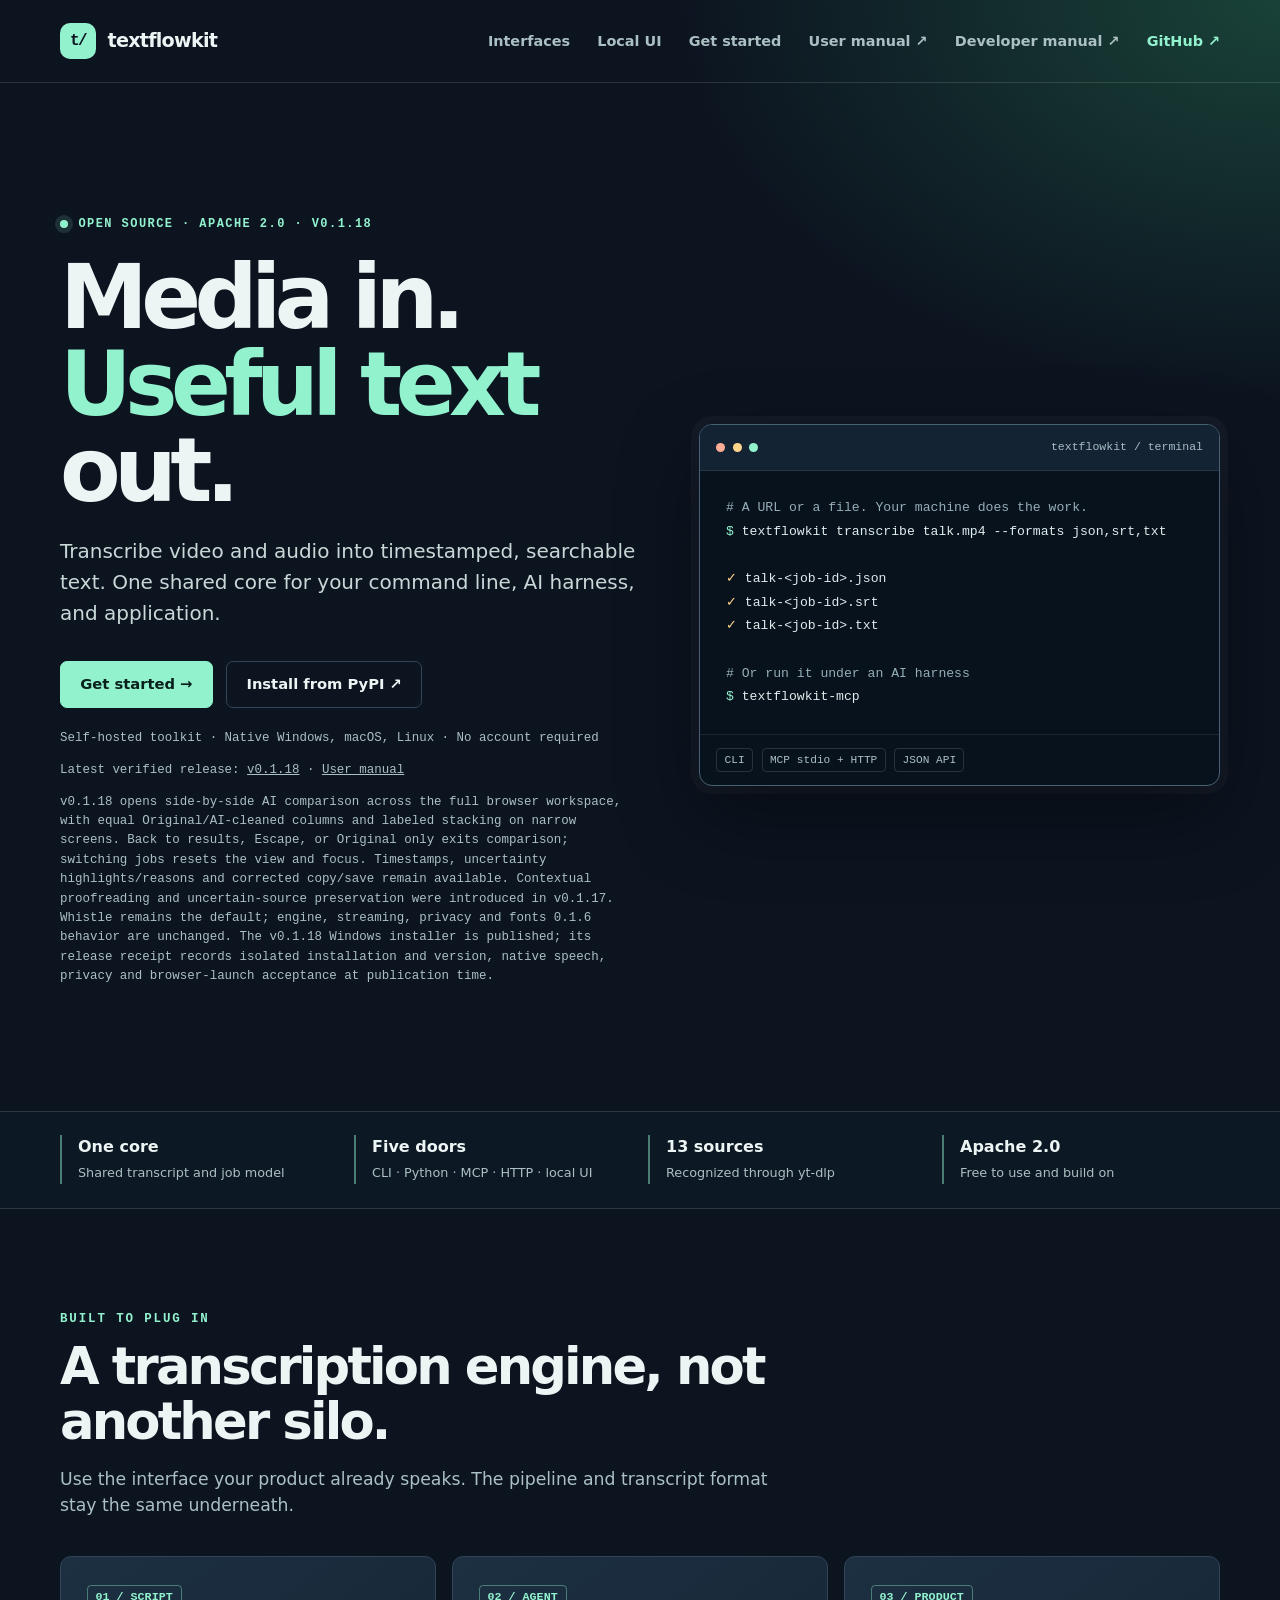
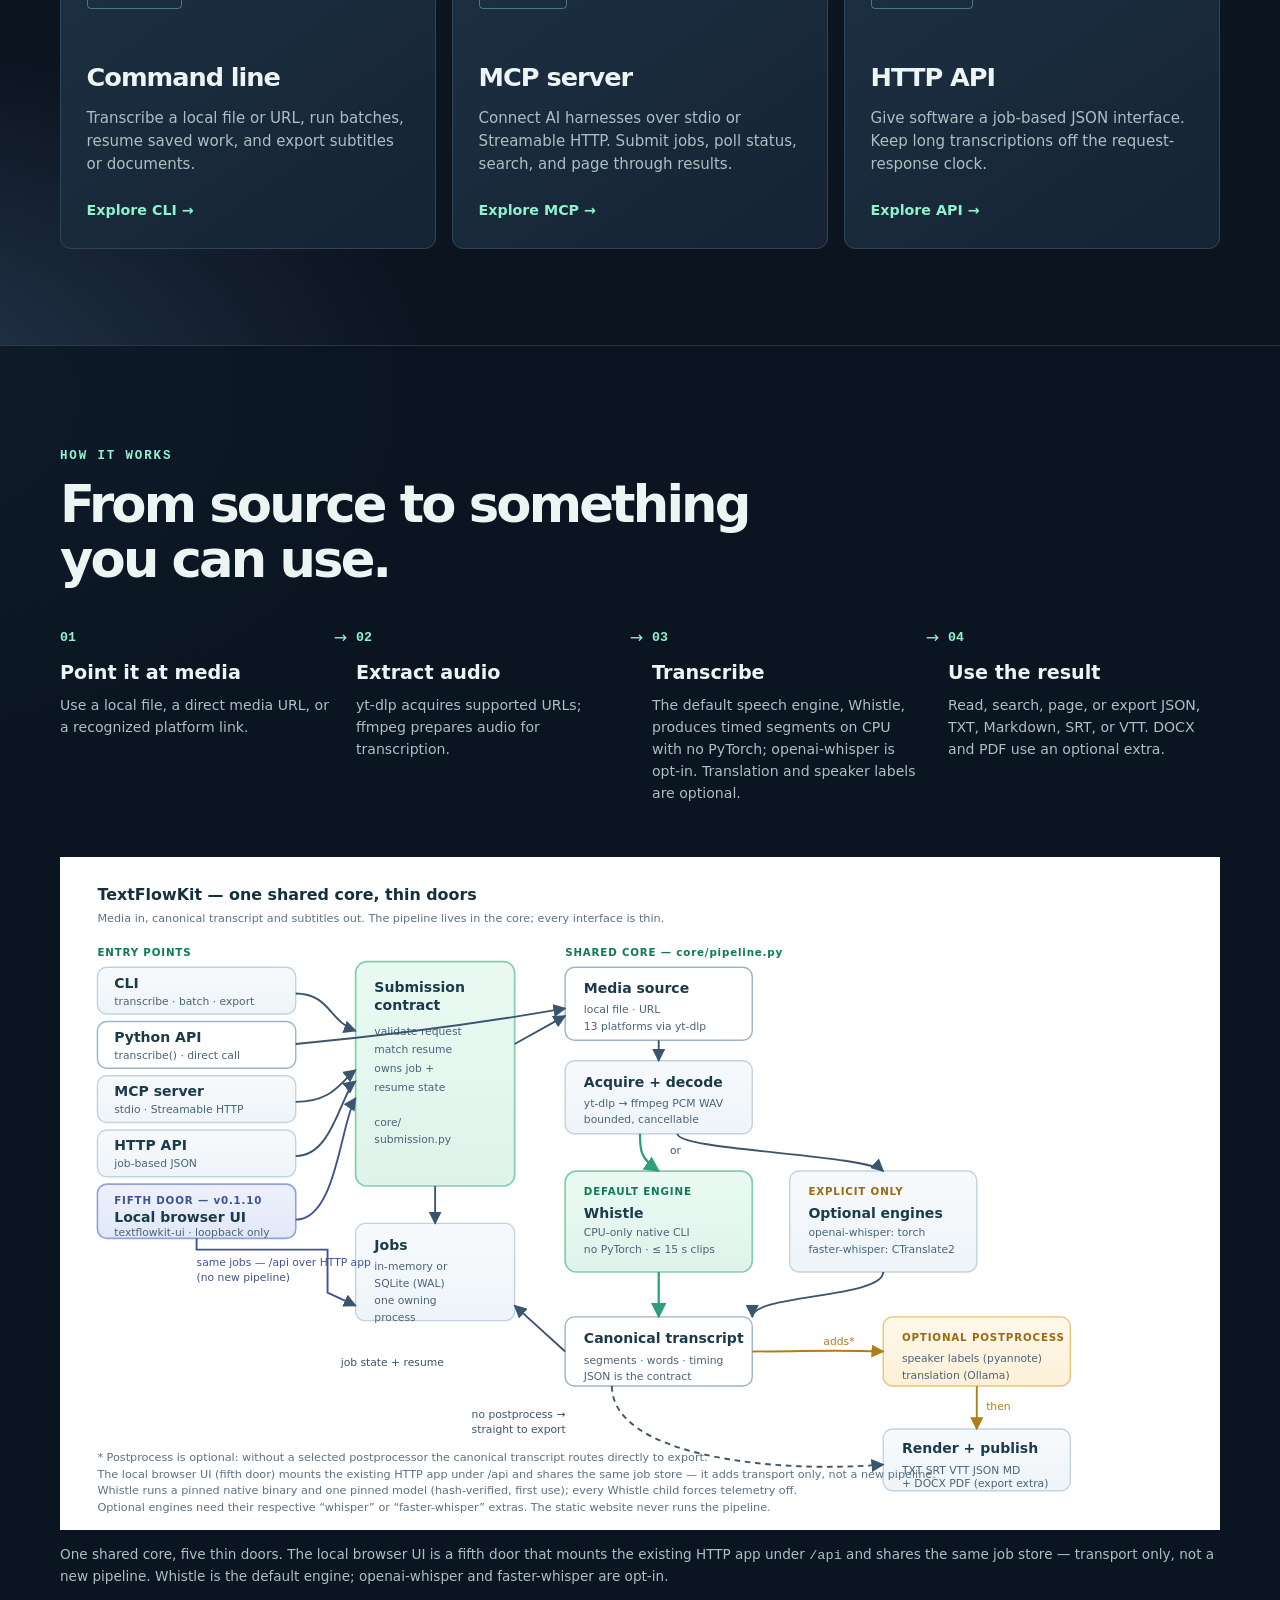
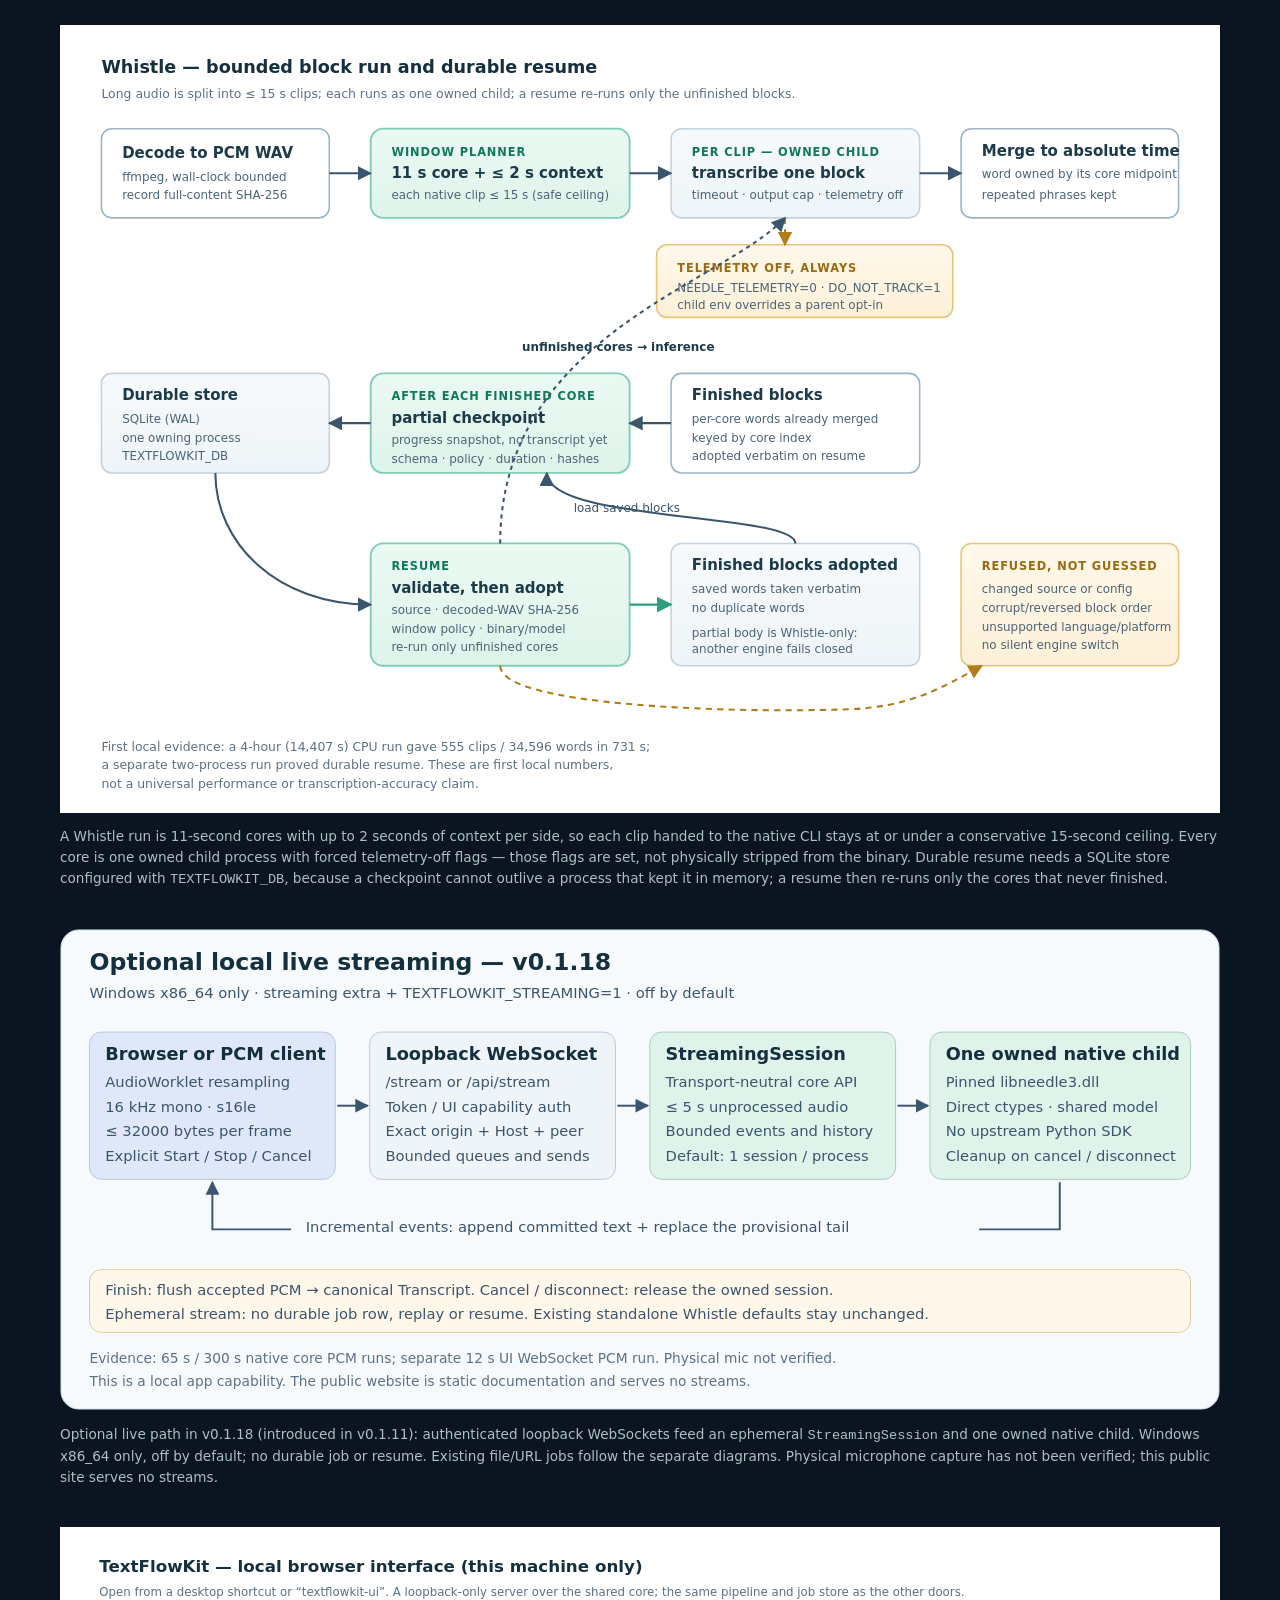
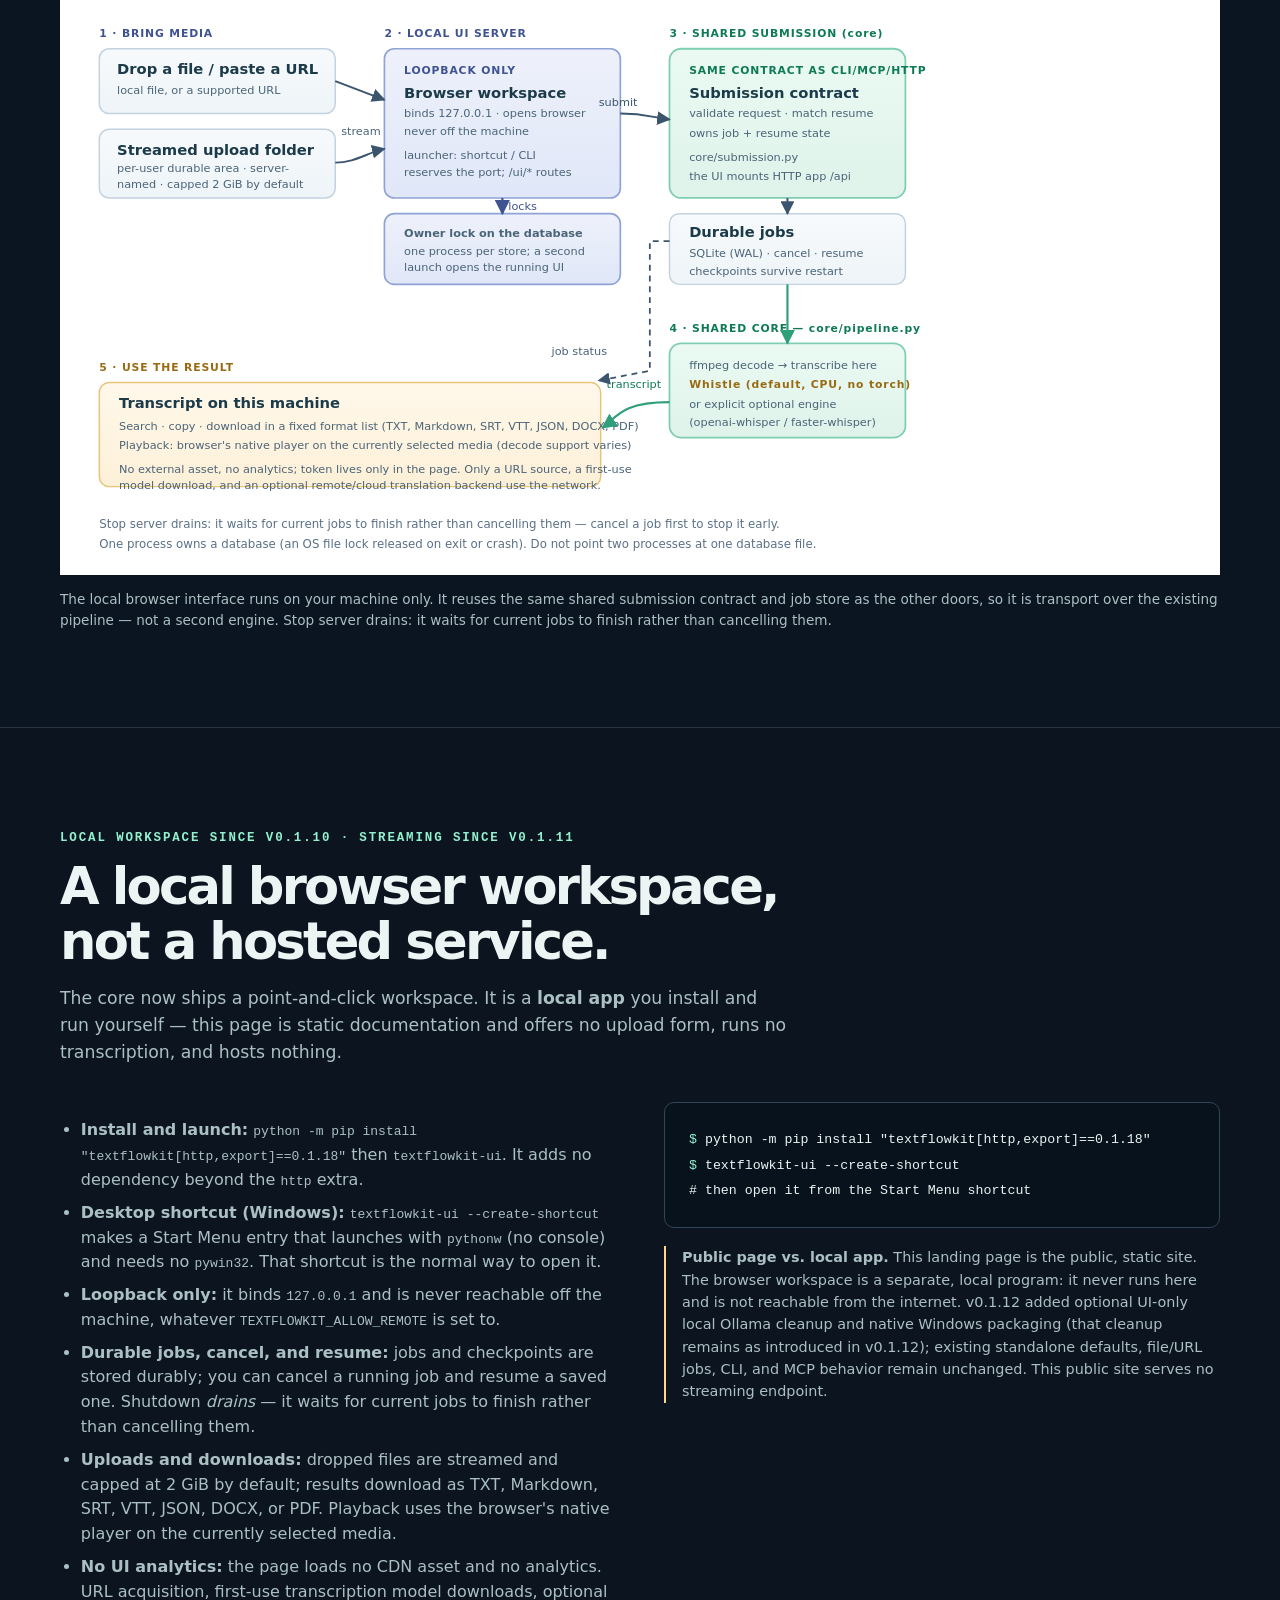
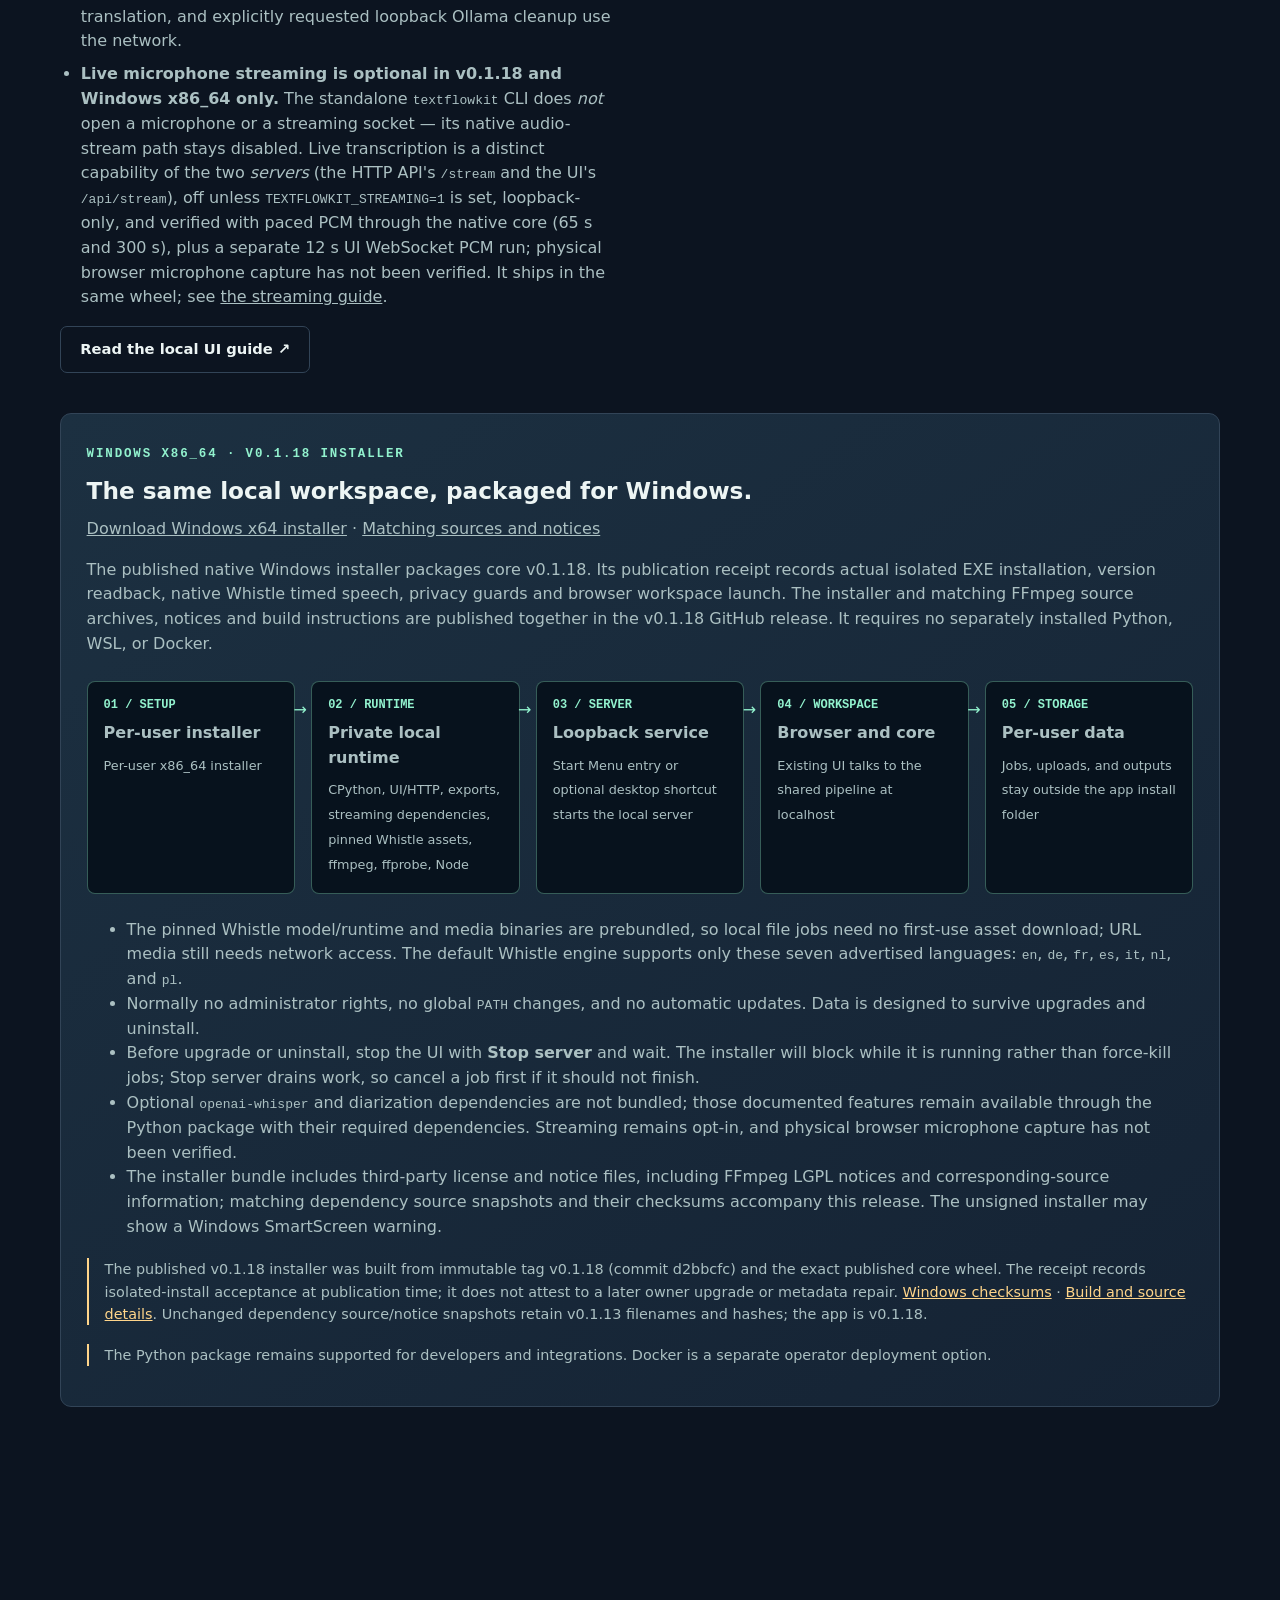
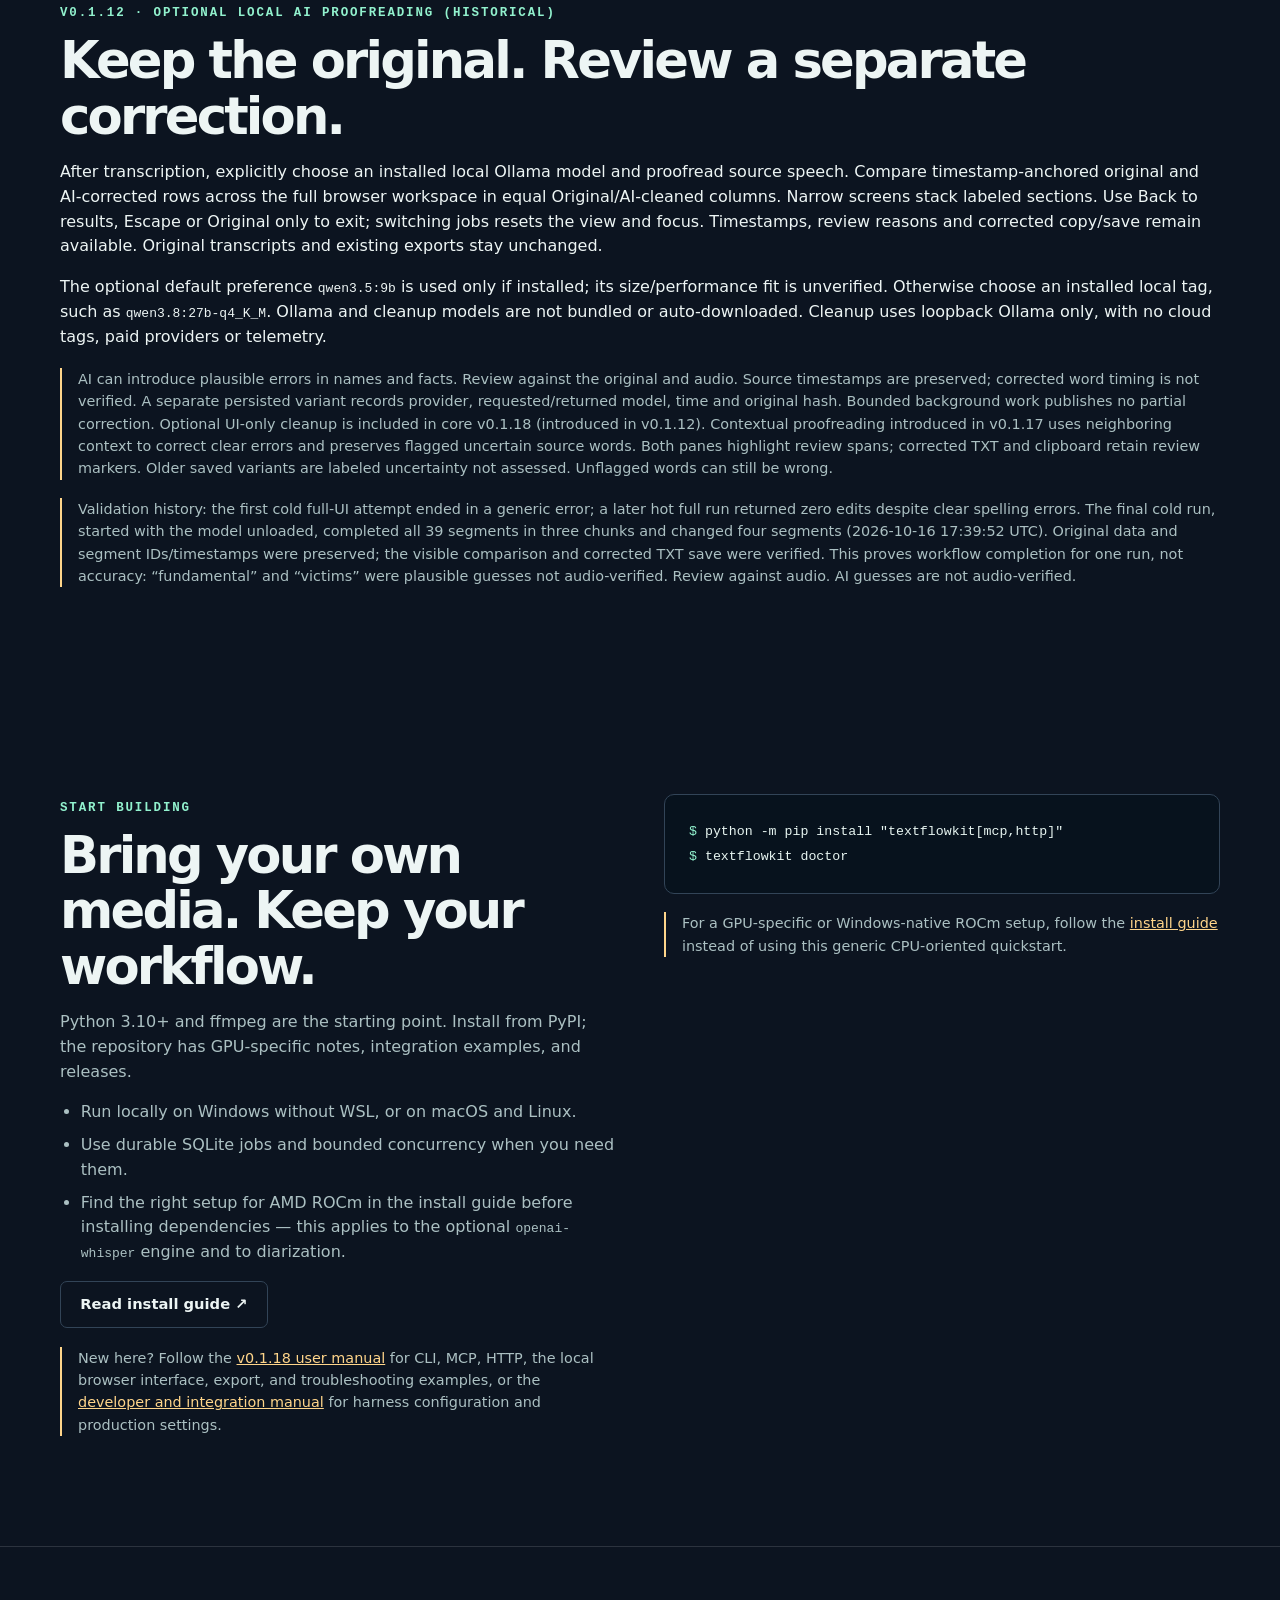
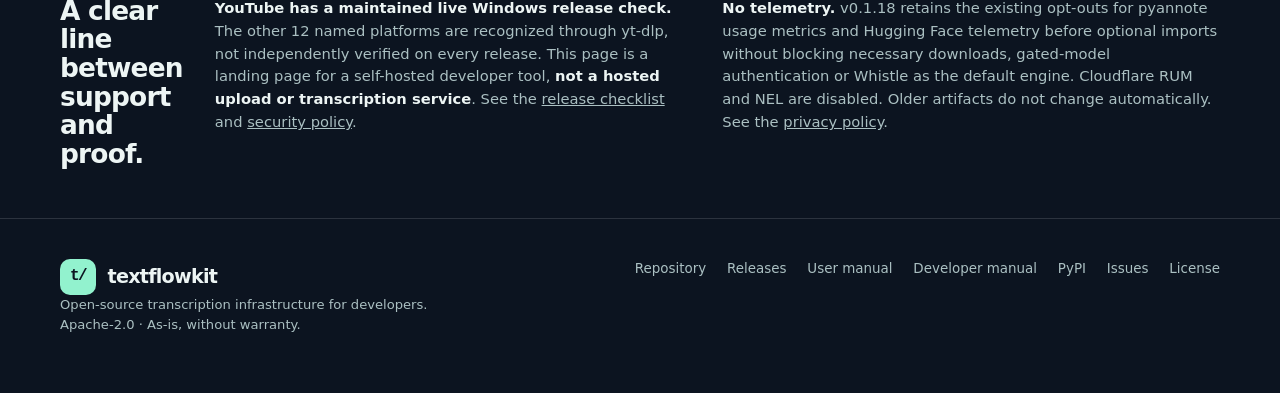
==== commit add53ace: "Fix Windows upgrade metadata and post-publication docs" ====
--- a/docs/index.html
+++ b/docs/index.html
@@ -215,7 +215,7 @@
         </div>
         <p class="micro">Self-hosted toolkit · Native Windows, macOS, Linux · No account required</p>
         <p class="micro">Latest verified release: <a href="https://github.com/scottconverse/textflowkit/releases/tag/v0.1.18">v0.1.18</a> · <a href="https://github.com/scottconverse/textflowkit/blob/main/docs/user-manual.md">User manual</a></p>
-        <p class="micro">v0.1.18 opens side-by-side AI comparison across the full browser workspace, with equal Original/AI-cleaned columns and labeled stacking on narrow screens. Back to results, Escape, or Original only exits comparison; switching jobs resets the view and focus. Timestamps, uncertainty highlights/reasons and corrected copy/save remain available. Contextual proofreading and uncertain-source preservation were introduced in v0.1.17. Whistle remains the default; engine, streaming, privacy and fonts 0.1.6 behavior are unchanged. The v0.1.18 Windows installer requires a rebuild and actual installed acceptance after tagged core publication, before Windows publication.</p>
+        <p class="micro">v0.1.18 opens side-by-side AI comparison across the full browser workspace, with equal Original/AI-cleaned columns and labeled stacking on narrow screens. Back to results, Escape, or Original only exits comparison; switching jobs resets the view and focus. Timestamps, uncertainty highlights/reasons and corrected copy/save remain available. Contextual proofreading and uncertain-source preservation were introduced in v0.1.17. Whistle remains the default; engine, streaming, privacy and fonts 0.1.6 behavior are unchanged. The v0.1.18 Windows installer is published; its release receipt records isolated installation and version, native speech, privacy and browser-launch acceptance at publication time.</p>
       </div>
       <div class="terminal" aria-label="Example transcription command and output">
         <div class="terminal-top"><span class="dot"></span><span class="dot"></span><span class="dot"></span><span class="terminal-label">textflowkit / terminal</span></div>
@@ -330,7 +330,7 @@
         <span class="kicker">Windows x86_64 · v0.1.18 installer</span>
         <h3 id="installer-candidate-title">The same local workspace, packaged for Windows.</h3>
         <p><a href="https://github.com/scottconverse/textflowkit/releases/download/v0.1.18/TextFlowKit-0.1.18-windows-x64-setup.exe">Download Windows x64 installer</a> · <a href="https://github.com/scottconverse/textflowkit/releases/tag/v0.1.18">Matching sources and notices</a></p>
-        <p>The native Windows installer packages core v0.1.18. Before publication, the actual EXE must pass upgrade, version, native speech, privacy and browser-launch checks, including full-width comparison, Back/Escape navigation and labeled narrow-screen stacking. The installer and matching FFmpeg source archives, notices and build instructions are published together in the v0.1.18 GitHub release. It requires no separately installed Python, WSL, or Docker.</p>
+        <p>The published native Windows installer packages core v0.1.18. Its publication receipt records actual isolated EXE installation, version readback, native Whistle timed speech, privacy guards and browser workspace launch. The installer and matching FFmpeg source archives, notices and build instructions are published together in the v0.1.18 GitHub release. It requires no separately installed Python, WSL, or Docker.</p>
         <ol class="installer-flow" aria-label="Windows installer architecture">
           <li class="installer-step"><b>01 / SETUP</b><strong>Per-user installer</strong><span>Per-user x86_64 installer</span></li>
           <li class="installer-step"><b>02 / RUNTIME</b><strong>Private local runtime</strong><span>CPython, UI/HTTP, exports, streaming dependencies, pinned Whistle assets, ffmpeg, ffprobe, Node</span></li>
@@ -345,7 +345,7 @@
           <li>Optional <code>openai-whisper</code> and diarization dependencies are not bundled; those documented features remain available through the Python package with their required dependencies. Streaming remains opt-in, and physical browser microphone capture has not been verified.</li>
           <li>The installer bundle includes third-party license and notice files, including FFmpeg LGPL notices and corresponding-source information; matching dependency source snapshots and their checksums accompany this release. The unsigned installer may show a Windows SmartScreen warning.</li>
         </ul>
-        <p class="note">The v0.1.18 installer is built from the immutable tag and published core wheel after core publication, then must pass actual installation or owner upgrade, version readback, native speech selftest, privacy guards and browser comparison/navigation checks before Windows acceptance. This remains required until the matching receipt records actual proof. <a href="https://github.com/scottconverse/textflowkit/releases/download/v0.1.18/WINDOWS-SHA256SUMS">Windows checksums</a> · <a href="https://github.com/scottconverse/textflowkit/releases/download/v0.1.18/WINDOWS-README.md">Build and source details</a>. Unchanged dependency source/notice snapshots retain v0.1.13 filenames and hashes; the app is v0.1.18.</p>
+        <p class="note">The published v0.1.18 installer was built from immutable tag v0.1.18 (commit d2bbcfc) and the exact published core wheel. The receipt records isolated-install acceptance at publication time; it does not attest to a later owner upgrade or metadata repair. <a href="https://github.com/scottconverse/textflowkit/releases/download/v0.1.18/WINDOWS-SHA256SUMS">Windows checksums</a> · <a href="https://github.com/scottconverse/textflowkit/releases/download/v0.1.18/WINDOWS-README.md">Build and source details</a>. Unchanged dependency source/notice snapshots retain v0.1.13 filenames and hashes; the app is v0.1.18.</p>
         <p class="note">The Python package remains supported for developers and integrations. Docker is a separate operator deployment option.</p>
       </div>
     </section>
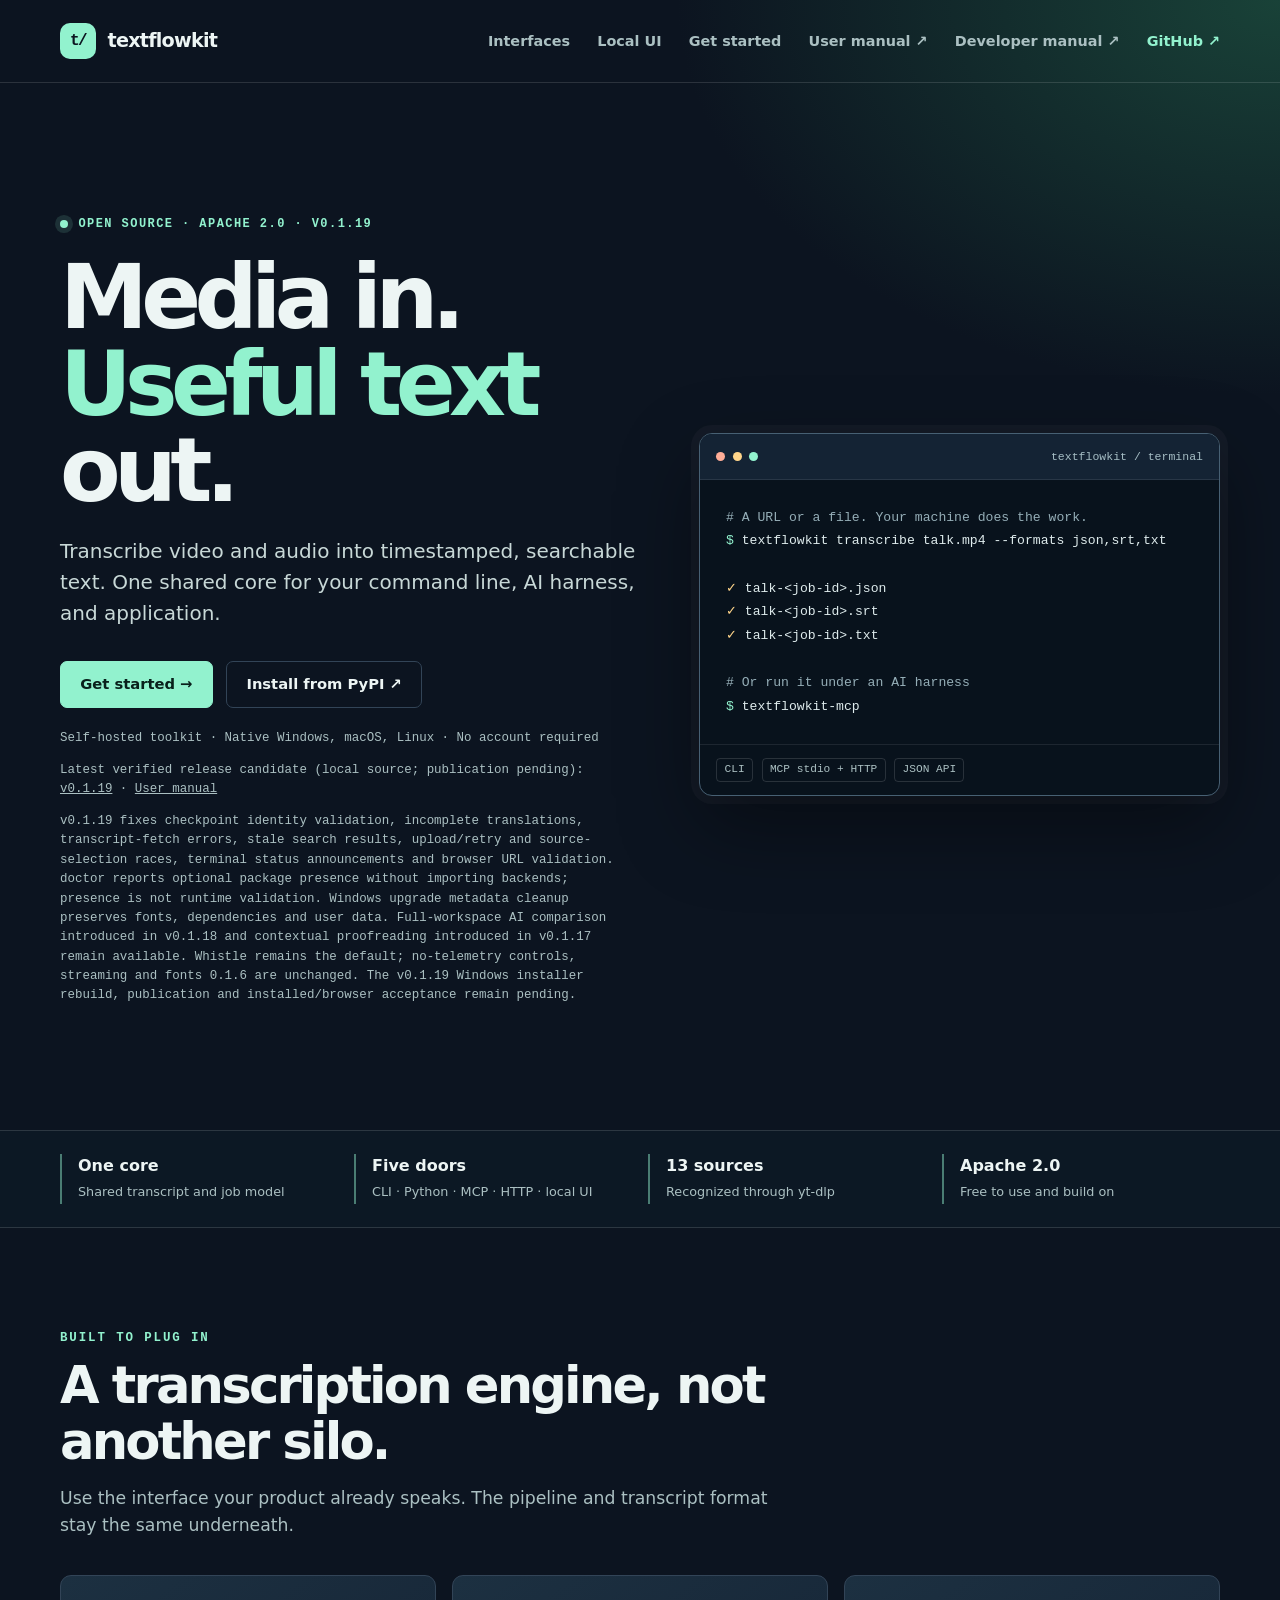
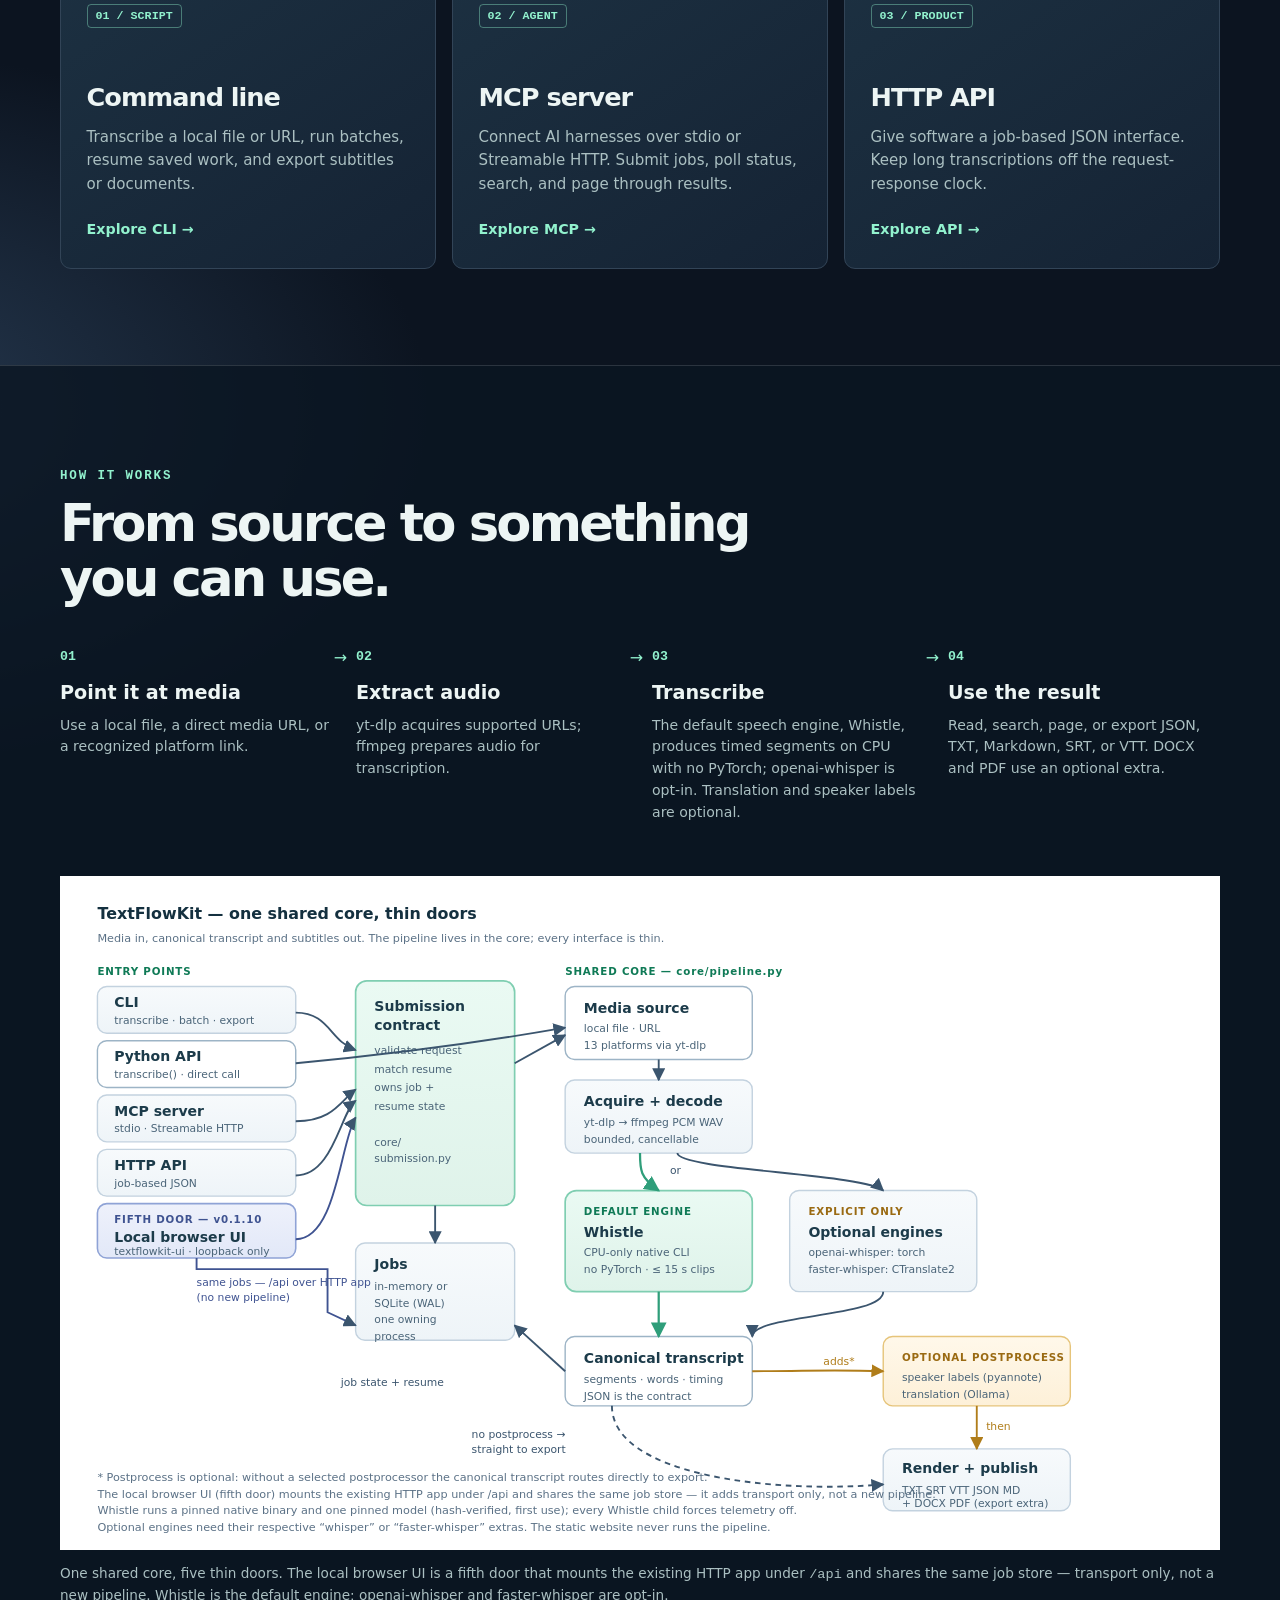
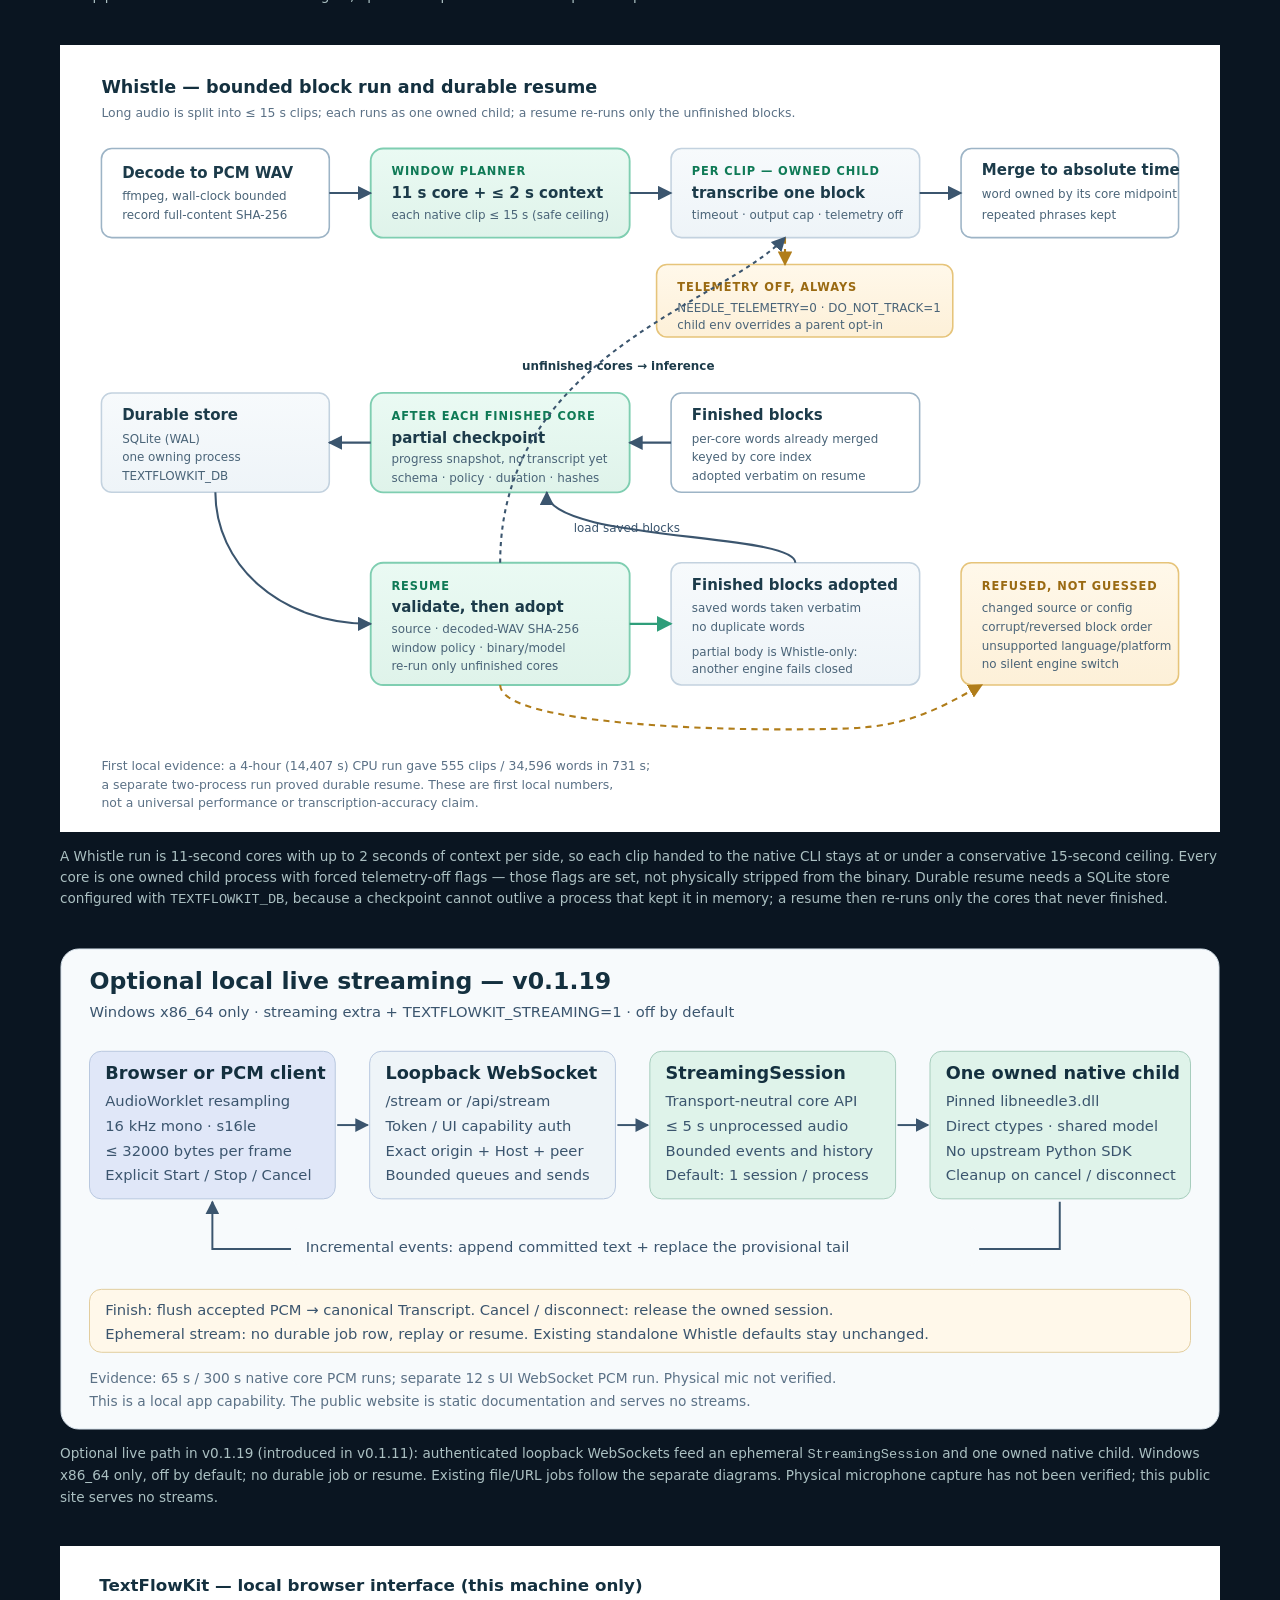
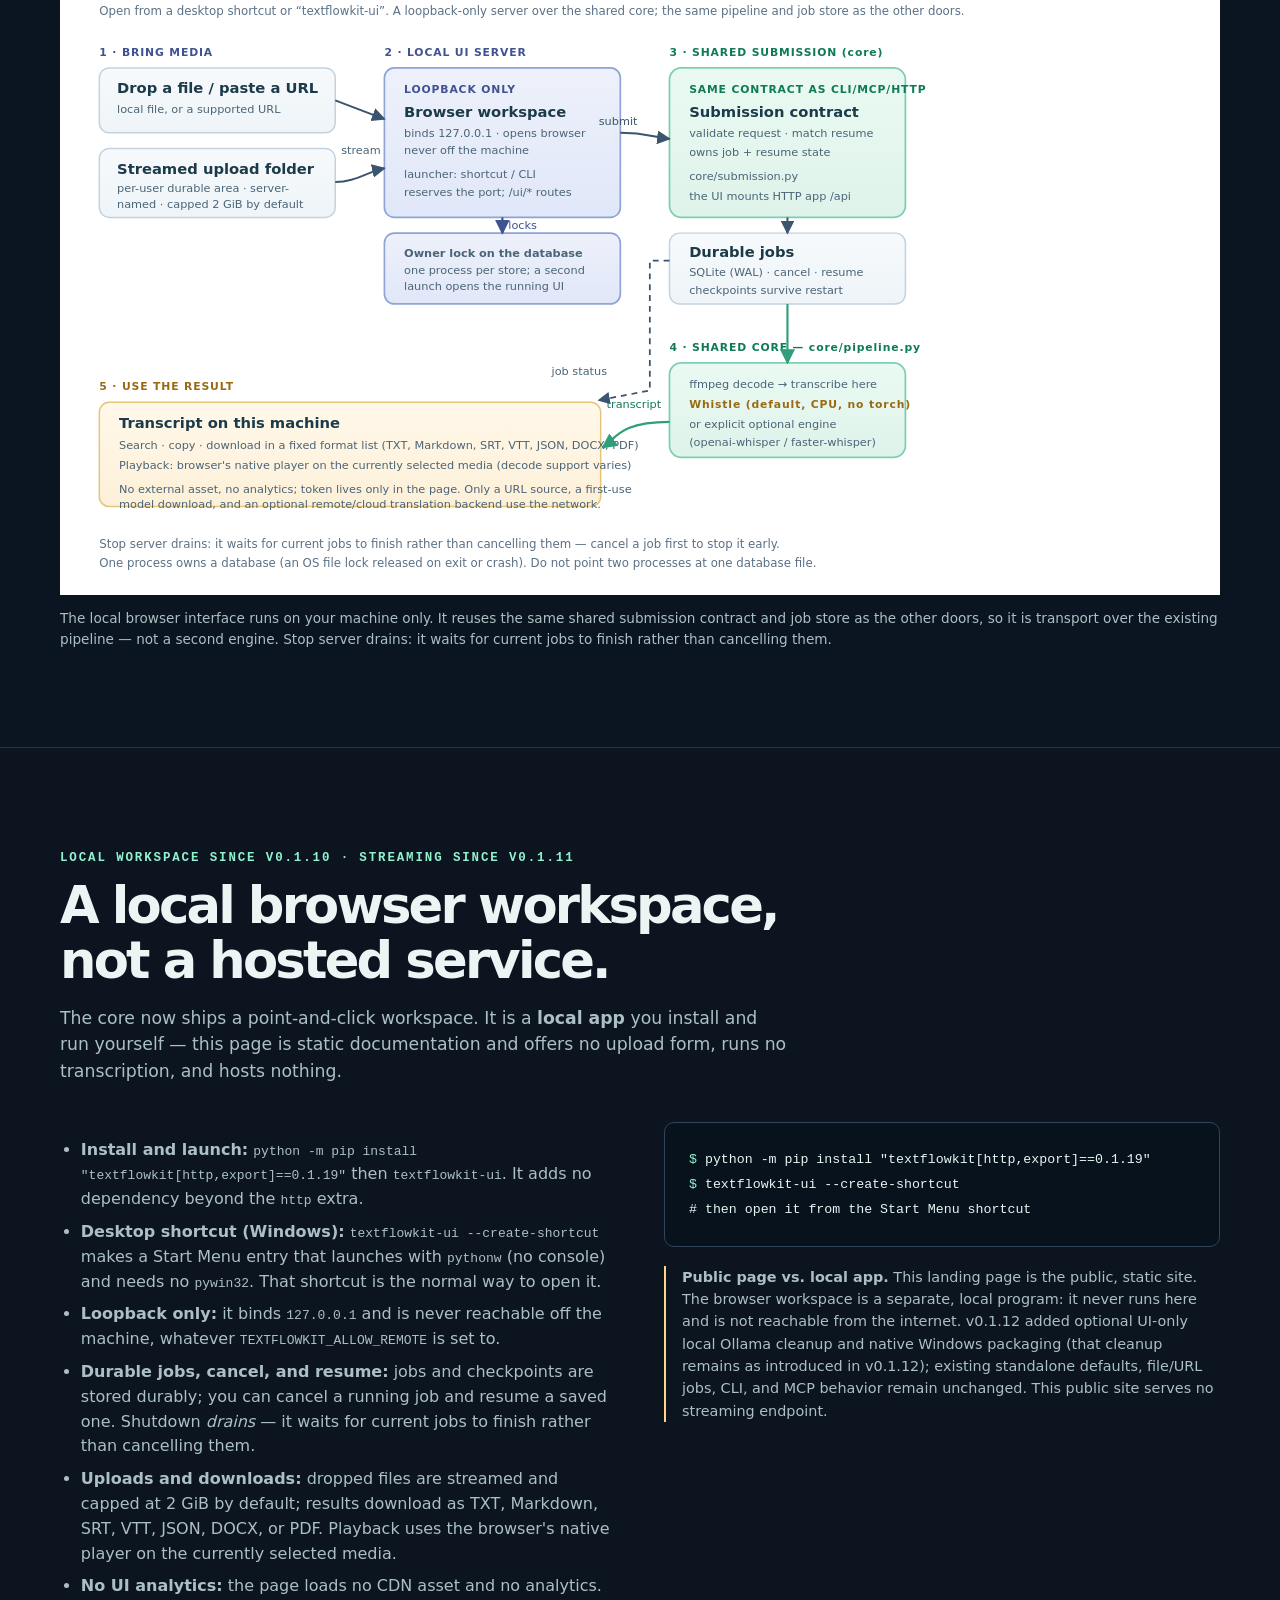
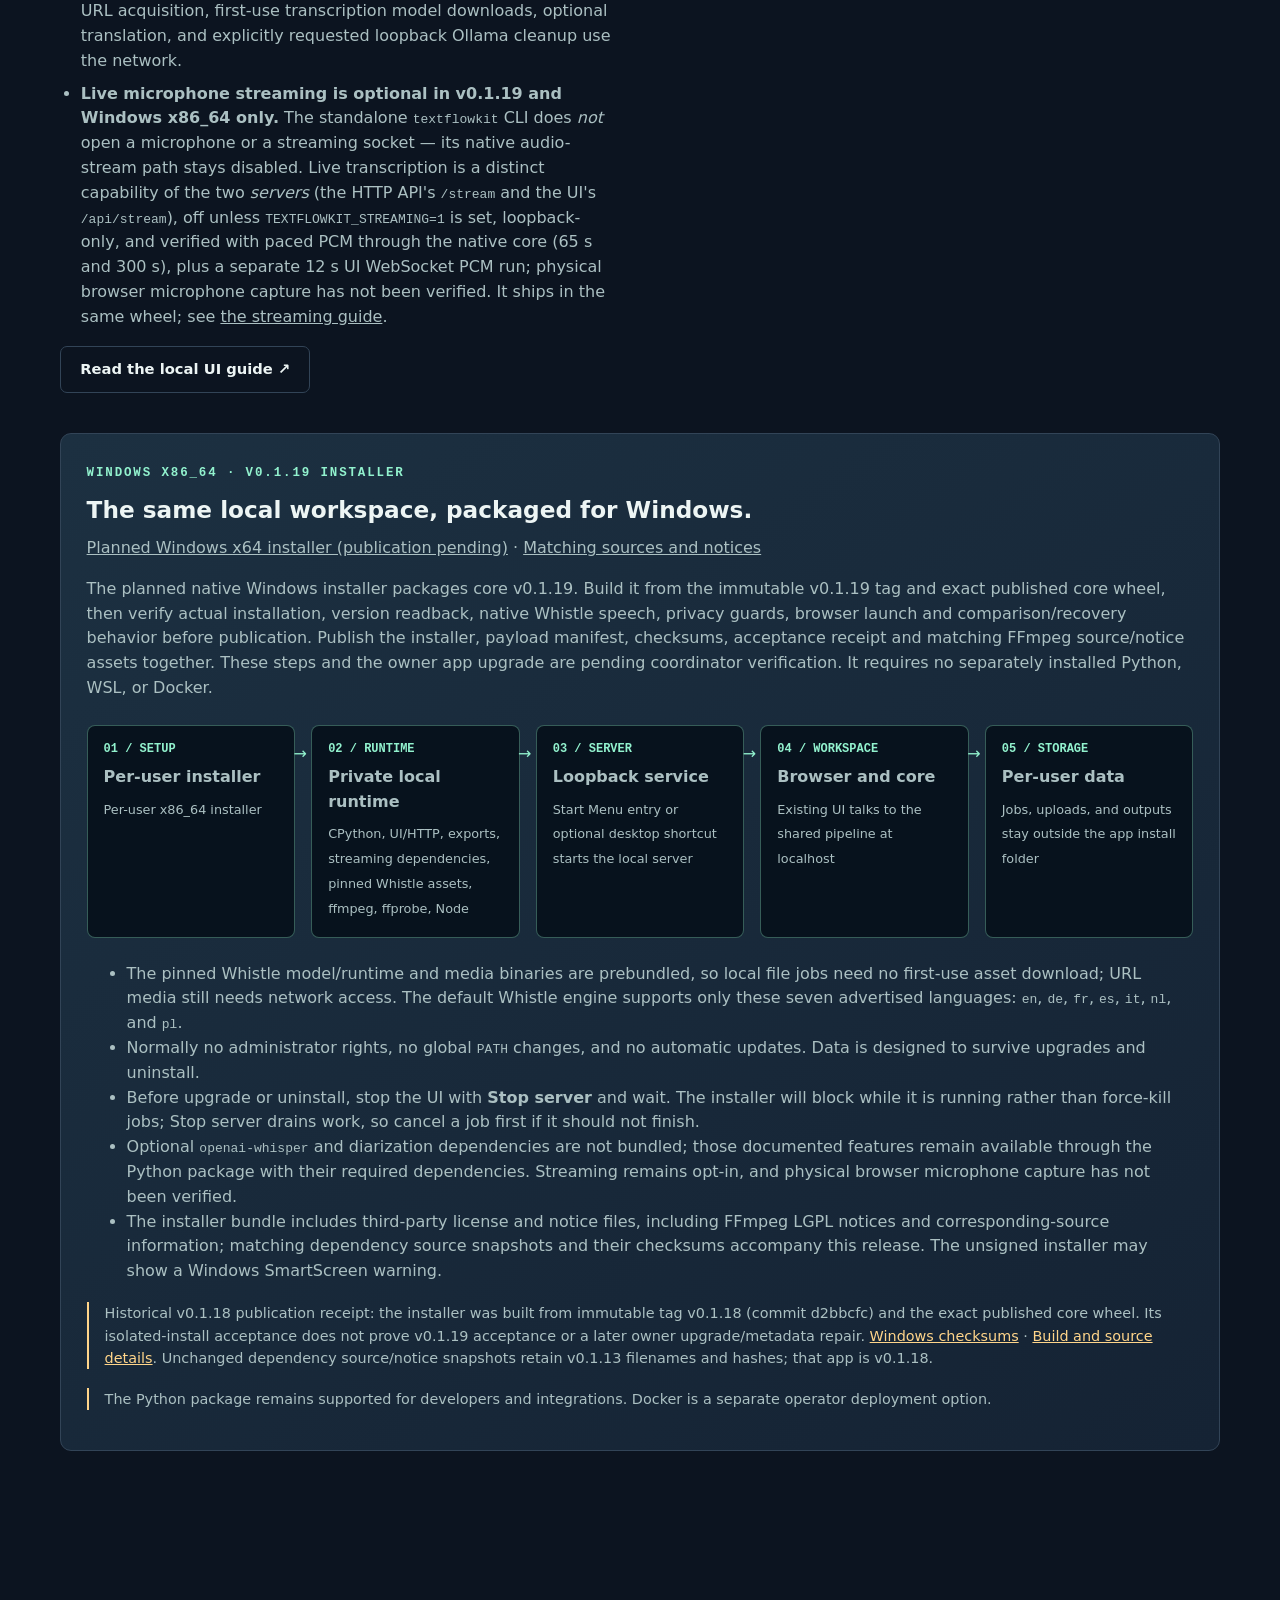
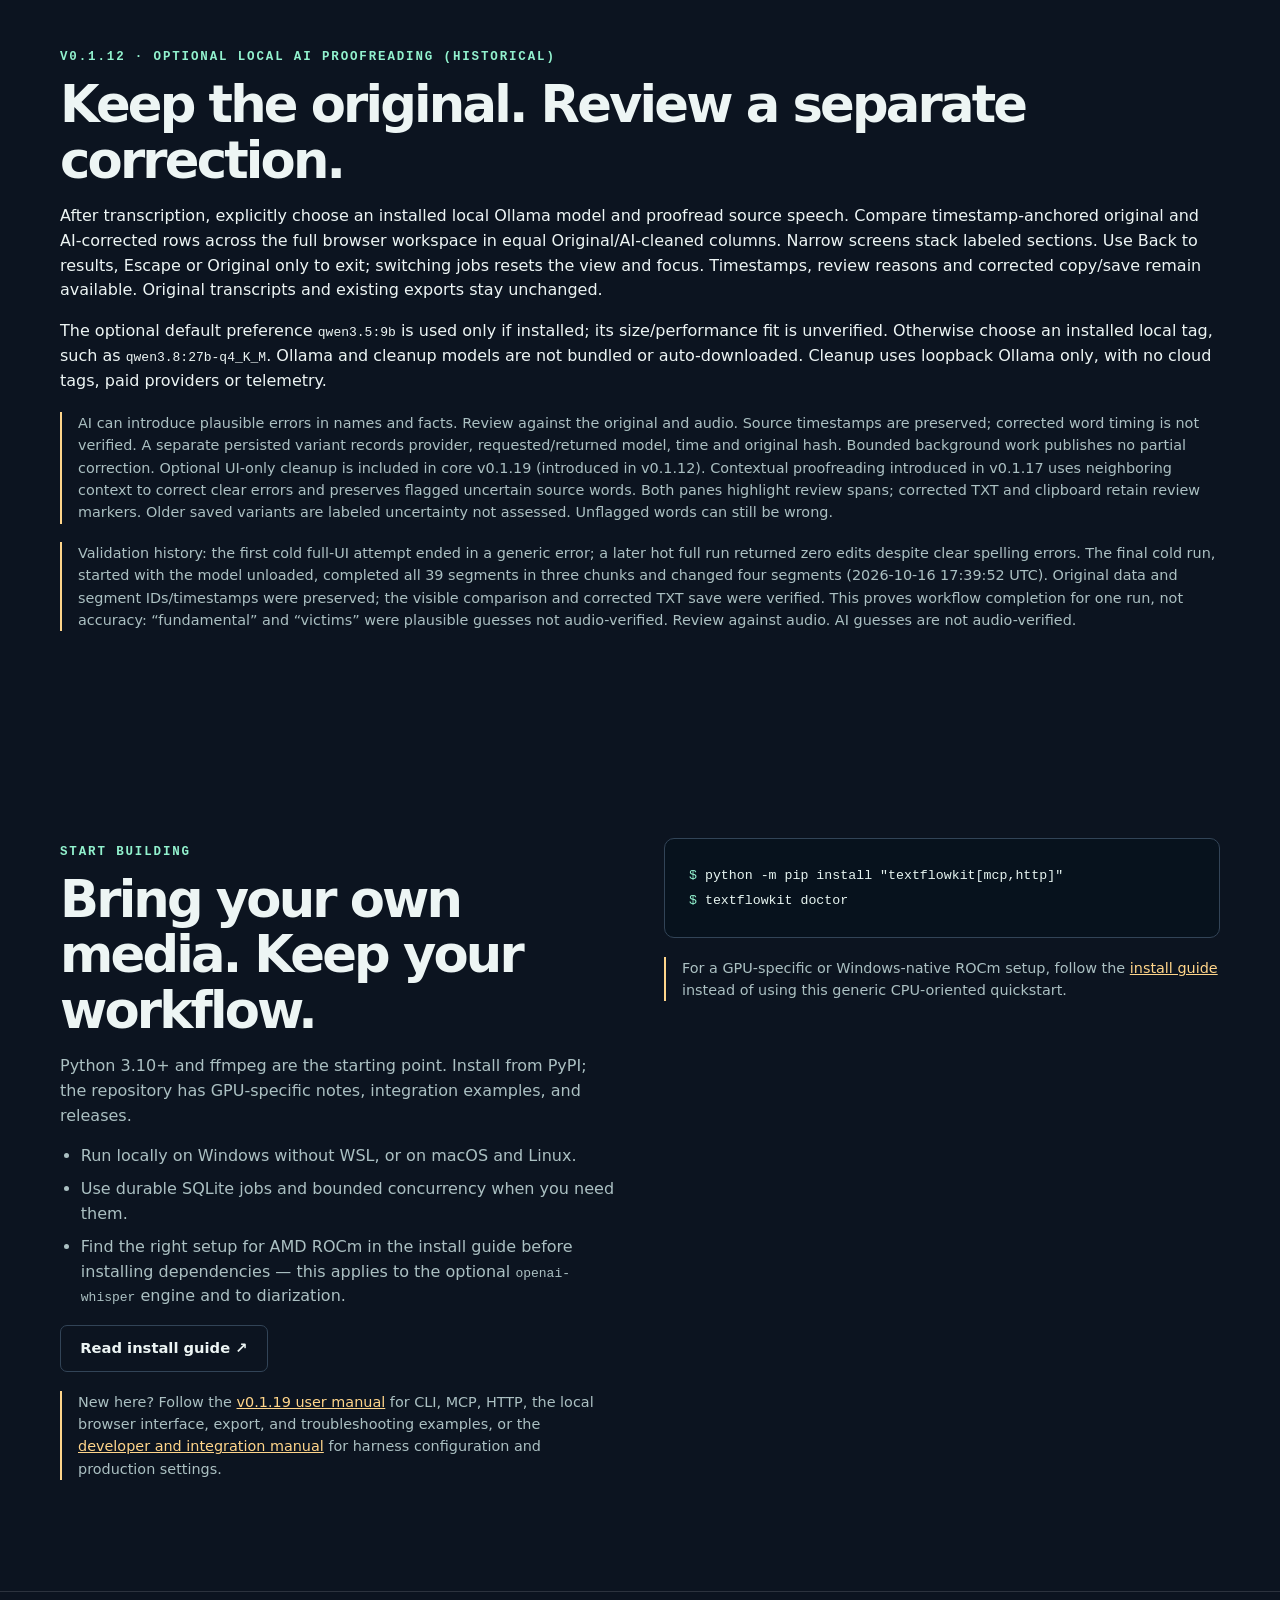
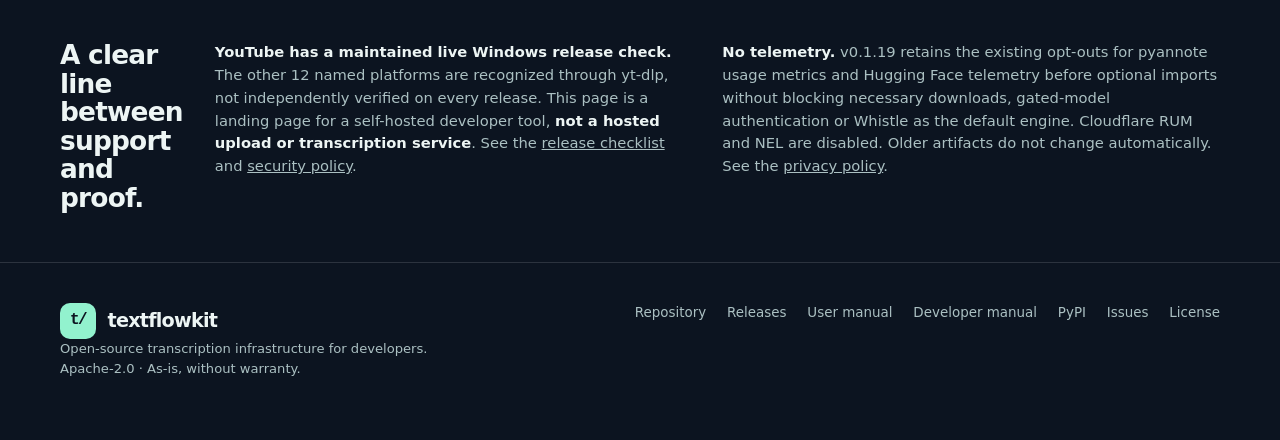
==== commit edb223fc: "docs: prepare v0.1.19 release metadata and acceptance checklist" ====
--- a/docs/index.html
+++ b/docs/index.html
@@ -206,7 +206,7 @@
   <main id="main">
     <div class="wrap hero">
       <div>
-        <span class="eyebrow">Open source · Apache 2.0 · v0.1.18</span>
+        <span class="eyebrow">Open source · Apache 2.0 · v0.1.19</span>
         <h1>Media in.<br><em>Useful text</em> out.</h1>
         <p class="lead">Transcribe video and audio into timestamped, searchable text. One shared core for your command line, AI harness, and application.</p>
         <div class="actions">
@@ -214,8 +214,8 @@
           <a class="button secondary" href="https://pypi.org/project/textflowkit/">Install from PyPI <span aria-hidden="true">&nbsp;↗</span></a>
         </div>
         <p class="micro">Self-hosted toolkit · Native Windows, macOS, Linux · No account required</p>
-        <p class="micro">Latest verified release: <a href="https://github.com/scottconverse/textflowkit/releases/tag/v0.1.18">v0.1.18</a> · <a href="https://github.com/scottconverse/textflowkit/blob/main/docs/user-manual.md">User manual</a></p>
-        <p class="micro">v0.1.18 opens side-by-side AI comparison across the full browser workspace, with equal Original/AI-cleaned columns and labeled stacking on narrow screens. Back to results, Escape, or Original only exits comparison; switching jobs resets the view and focus. Timestamps, uncertainty highlights/reasons and corrected copy/save remain available. Contextual proofreading and uncertain-source preservation were introduced in v0.1.17. Whistle remains the default; engine, streaming, privacy and fonts 0.1.6 behavior are unchanged. The v0.1.18 Windows installer is published; its release receipt records isolated installation and version, native speech, privacy and browser-launch acceptance at publication time.</p>
+        <p class="micro">Latest verified release candidate (local source; publication pending): <a href="https://github.com/scottconverse/textflowkit/releases/tag/v0.1.19">v0.1.19</a> · <a href="https://github.com/scottconverse/textflowkit/blob/main/docs/user-manual.md">User manual</a></p>
+        <p class="micro">v0.1.19 fixes checkpoint identity validation, incomplete translations, transcript-fetch errors, stale search results, upload/retry and source-selection races, terminal status announcements and browser URL validation. <code>doctor</code> reports optional package presence without importing backends; presence is not runtime validation. Windows upgrade metadata cleanup preserves fonts, dependencies and user data. Full-workspace AI comparison introduced in v0.1.18 and contextual proofreading introduced in v0.1.17 remain available. Whistle remains the default; no-telemetry controls, streaming and fonts 0.1.6 are unchanged. The v0.1.19 Windows installer rebuild, publication and installed/browser acceptance remain pending.</p>
       </div>
       <div class="terminal" aria-label="Example transcription command and output">
         <div class="terminal-top"><span class="dot"></span><span class="dot"></span><span class="dot"></span><span class="terminal-label">textflowkit / terminal</span></div>
@@ -291,7 +291,7 @@
         </figure>
         <figure class="figure">
           <img src="assets/live-streaming-flow.svg" alt="Optional Windows x86_64 streaming: bounded PCM passes through an authenticated loopback WebSocket to an ephemeral StreamingSession and one owned native child; incremental events return, finish flushes to a canonical Transcript, and cancel releases the session. No durable job or resume; off by default; physical microphone capture not verified; the public site serves no streams." loading="lazy" width="1180" height="490">
-          <figcaption>Optional live path in v0.1.18 (introduced in v0.1.11): authenticated loopback WebSockets feed an ephemeral <code>StreamingSession</code> and one owned native child. Windows x86_64 only, off by default; no durable job or resume. Existing file/URL jobs follow the separate diagrams. Physical microphone capture has not been verified; this public site serves no streams.</figcaption>
+          <figcaption>Optional live path in v0.1.19 (introduced in v0.1.11): authenticated loopback WebSockets feed an ephemeral <code>StreamingSession</code> and one owned native child. Windows x86_64 only, off by default; no durable job or resume. Existing file/URL jobs follow the separate diagrams. Physical microphone capture has not been verified; this public site serves no streams.</figcaption>
         </figure>
         <figure class="figure">
           <img src="assets/local-ui-flow.svg" alt="TextFlowKit local browser interface request flow: the operator opens the workspace from a desktop shortcut or the textflowkit-ui command, which launches a loopback-only server on 127.0.0.1 that holds an exclusive owner lock on the durable SQLite database; the operator drops a file or pastes a URL, a file is streamed to a per-user upload folder capped at 2 GiB by default; both become a submission through the same shared submission contract the CLI, MCP, and HTTP doors use, writing a durable job that runs through the shared core (Whistle by default or an explicit optional engine) decoding with ffmpeg and transcribing on this machine; a finished transcript is searchable, copyable, downloadable in a fixed format list, and playable with the browser's native player on the currently selected media." loading="lazy" width="1180" height="660">
@@ -309,28 +309,28 @@
       <div class="install-grid">
         <div>
           <ul>
-            <li><strong>Install and launch:</strong> <code>python -m pip install "textflowkit[http,export]==0.1.18"</code> then <code>textflowkit-ui</code>. It adds no dependency beyond the <code>http</code> extra.</li>
+            <li><strong>Install and launch:</strong> <code>python -m pip install "textflowkit[http,export]==0.1.19"</code> then <code>textflowkit-ui</code>. It adds no dependency beyond the <code>http</code> extra.</li>
             <li><strong>Desktop shortcut (Windows):</strong> <code>textflowkit-ui --create-shortcut</code> makes a Start Menu entry that launches with <code>pythonw</code> (no console) and needs no <code>pywin32</code>. That shortcut is the normal way to open it.</li>
             <li><strong>Loopback only:</strong> it binds <code>127.0.0.1</code> and is never reachable off the machine, whatever <code>TEXTFLOWKIT_ALLOW_REMOTE</code> is set to.</li>
             <li><strong>Durable jobs, cancel, and resume:</strong> jobs and checkpoints are stored durably; you can cancel a running job and resume a saved one. Shutdown <em>drains</em> — it waits for current jobs to finish rather than cancelling them.</li>
             <li><strong>Uploads and downloads:</strong> dropped files are streamed and capped at 2 GiB by default; results download as TXT, Markdown, SRT, VTT, JSON, DOCX, or PDF. Playback uses the browser's native player on the currently selected media.</li>
             <li><strong>No UI analytics:</strong> the page loads no CDN asset and no analytics. URL acquisition, first-use transcription model downloads, optional translation, and explicitly requested loopback Ollama cleanup use the network.</li>
-            <li><strong>Live microphone streaming is optional in v0.1.18 and Windows x86_64 only.</strong> The standalone <code>textflowkit</code> CLI does <em>not</em> open a microphone or a streaming socket — its native audio-stream path stays disabled. Live transcription is a distinct capability of the two <em>servers</em> (the HTTP API's <code>/stream</code> and the UI's <code>/api/stream</code>), off unless <code>TEXTFLOWKIT_STREAMING=1</code> is set, loopback-only, and verified with paced PCM through the native core (65 s and 300 s), plus a separate 12 s UI WebSocket PCM run; physical browser microphone capture has not been verified. It ships in the same wheel; see <a href="https://github.com/scottconverse/textflowkit/blob/main/docs/streaming.md">the streaming guide</a>.</li>
+            <li><strong>Live microphone streaming is optional in v0.1.19 and Windows x86_64 only.</strong> The standalone <code>textflowkit</code> CLI does <em>not</em> open a microphone or a streaming socket — its native audio-stream path stays disabled. Live transcription is a distinct capability of the two <em>servers</em> (the HTTP API's <code>/stream</code> and the UI's <code>/api/stream</code>), off unless <code>TEXTFLOWKIT_STREAMING=1</code> is set, loopback-only, and verified with paced PCM through the native core (65 s and 300 s), plus a separate 12 s UI WebSocket PCM run; physical browser microphone capture has not been verified. It ships in the same wheel; see <a href="https://github.com/scottconverse/textflowkit/blob/main/docs/streaming.md">the streaming guide</a>.</li>
           </ul>
           <a class="button secondary" href="https://github.com/scottconverse/textflowkit/blob/main/docs/user-manual.md#7-local-browser-interface">Read the local UI guide ↗</a>
         </div>
         <div>
-          <pre class="codebox"><span class="prompt">$ </span>python -m pip install "textflowkit[http,export]==0.1.18"
+          <pre class="codebox"><span class="prompt">$ </span>python -m pip install "textflowkit[http,export]==0.1.19"
 <span class="prompt">$ </span>textflowkit-ui --create-shortcut
 <span class="comment"># then open it from the Start Menu shortcut</span></pre>
           <p class="note"><strong>Public page vs. local app.</strong> This landing page is the public, static site. The browser workspace is a separate, local program: it never runs here and is not reachable from the internet. v0.1.12 added optional UI-only local Ollama cleanup and native Windows packaging (that cleanup remains as introduced in v0.1.12); existing standalone defaults, file/URL jobs, CLI, and MCP behavior remain unchanged. This public site serves no streaming endpoint.</p>
         </div>
       </div>
       <div class="installer-candidate" aria-labelledby="installer-candidate-title">
-        <span class="kicker">Windows x86_64 · v0.1.18 installer</span>
+        <span class="kicker">Windows x86_64 · v0.1.19 installer</span>
         <h3 id="installer-candidate-title">The same local workspace, packaged for Windows.</h3>
-        <p><a href="https://github.com/scottconverse/textflowkit/releases/download/v0.1.18/TextFlowKit-0.1.18-windows-x64-setup.exe">Download Windows x64 installer</a> · <a href="https://github.com/scottconverse/textflowkit/releases/tag/v0.1.18">Matching sources and notices</a></p>
-        <p>The published native Windows installer packages core v0.1.18. Its publication receipt records actual isolated EXE installation, version readback, native Whistle timed speech, privacy guards and browser workspace launch. The installer and matching FFmpeg source archives, notices and build instructions are published together in the v0.1.18 GitHub release. It requires no separately installed Python, WSL, or Docker.</p>
+        <p><a href="https://github.com/scottconverse/textflowkit/releases/download/v0.1.19/TextFlowKit-0.1.19-windows-x64-setup.exe">Planned Windows x64 installer (publication pending)</a> · <a href="https://github.com/scottconverse/textflowkit/releases/tag/v0.1.19">Matching sources and notices</a></p>
+        <p>The planned native Windows installer packages core v0.1.19. Build it from the immutable v0.1.19 tag and exact published core wheel, then verify actual installation, version readback, native Whistle speech, privacy guards, browser launch and comparison/recovery behavior before publication. Publish the installer, payload manifest, checksums, acceptance receipt and matching FFmpeg source/notice assets together. These steps and the owner app upgrade are pending coordinator verification. It requires no separately installed Python, WSL, or Docker.</p>
         <ol class="installer-flow" aria-label="Windows installer architecture">
           <li class="installer-step"><b>01 / SETUP</b><strong>Per-user installer</strong><span>Per-user x86_64 installer</span></li>
           <li class="installer-step"><b>02 / RUNTIME</b><strong>Private local runtime</strong><span>CPython, UI/HTTP, exports, streaming dependencies, pinned Whistle assets, ffmpeg, ffprobe, Node</span></li>
@@ -345,7 +345,7 @@
           <li>Optional <code>openai-whisper</code> and diarization dependencies are not bundled; those documented features remain available through the Python package with their required dependencies. Streaming remains opt-in, and physical browser microphone capture has not been verified.</li>
           <li>The installer bundle includes third-party license and notice files, including FFmpeg LGPL notices and corresponding-source information; matching dependency source snapshots and their checksums accompany this release. The unsigned installer may show a Windows SmartScreen warning.</li>
         </ul>
-        <p class="note">The published v0.1.18 installer was built from immutable tag v0.1.18 (commit d2bbcfc) and the exact published core wheel. The receipt records isolated-install acceptance at publication time; it does not attest to a later owner upgrade or metadata repair. <a href="https://github.com/scottconverse/textflowkit/releases/download/v0.1.18/WINDOWS-SHA256SUMS">Windows checksums</a> · <a href="https://github.com/scottconverse/textflowkit/releases/download/v0.1.18/WINDOWS-README.md">Build and source details</a>. Unchanged dependency source/notice snapshots retain v0.1.13 filenames and hashes; the app is v0.1.18.</p>
+        <p class="note">Historical v0.1.18 publication receipt: the installer was built from immutable tag v0.1.18 (commit d2bbcfc) and the exact published core wheel. Its isolated-install acceptance does not prove v0.1.19 acceptance or a later owner upgrade/metadata repair. <a href="https://github.com/scottconverse/textflowkit/releases/download/v0.1.18/WINDOWS-SHA256SUMS">Windows checksums</a> · <a href="https://github.com/scottconverse/textflowkit/releases/download/v0.1.18/WINDOWS-README.md">Build and source details</a>. Unchanged dependency source/notice snapshots retain v0.1.13 filenames and hashes; that app is v0.1.18.</p>
         <p class="note">The Python package remains supported for developers and integrations. Docker is a separate operator deployment option.</p>
       </div>
     </section>
@@ -367,7 +367,7 @@
       against the original and audio. Source timestamps are preserved; corrected
       word timing is not verified. A separate persisted variant records provider,
       requested/returned model, time and original hash. Bounded background work
-      publishes no partial correction. Optional UI-only cleanup is included in core v0.1.18 (introduced in v0.1.12). Contextual proofreading introduced in v0.1.17 uses neighboring context to correct clear errors and preserves flagged uncertain source words. Both panes highlight review spans; corrected TXT and clipboard retain review markers. Older saved variants are labeled uncertainty not assessed. Unflagged words can still be wrong.</p>
+      publishes no partial correction. Optional UI-only cleanup is included in core v0.1.19 (introduced in v0.1.12). Contextual proofreading introduced in v0.1.17 uses neighboring context to correct clear errors and preserves flagged uncertain source words. Both panes highlight review spans; corrected TXT and clipboard retain review markers. Older saved variants are labeled uncertainty not assessed. Unflagged words can still be wrong.</p>
       <p class="note">Validation history: the first cold full-UI attempt ended in a
       generic error; a later hot full run returned zero edits despite clear spelling
       errors. The final cold run, started with the model unloaded, completed all 39
@@ -389,7 +389,7 @@
           <li>Find the right setup for AMD ROCm in the install guide before installing dependencies — this applies to the optional <code>openai-whisper</code> engine and to diarization.</li>
         </ul>
         <a class="button secondary" href="https://github.com/scottconverse/textflowkit/blob/main/docs/install.md">Read install guide ↗</a>
-        <p class="note">New here? Follow the <a href="https://github.com/scottconverse/textflowkit/blob/main/docs/user-manual.md">v0.1.18 user manual</a> for CLI, MCP, HTTP, the local browser interface, export, and troubleshooting examples, or the <a href="https://github.com/scottconverse/textflowkit/blob/main/docs/adapters.md">developer and integration manual</a> for harness configuration and production settings.</p>
+        <p class="note">New here? Follow the <a href="https://github.com/scottconverse/textflowkit/blob/main/docs/user-manual.md">v0.1.19 user manual</a> for CLI, MCP, HTTP, the local browser interface, export, and troubleshooting examples, or the <a href="https://github.com/scottconverse/textflowkit/blob/main/docs/adapters.md">developer and integration manual</a> for harness configuration and production settings.</p>
       </div>
       <div>
         <pre class="codebox"><span class="prompt">$ </span>python -m pip install "textflowkit[mcp,http]"
@@ -402,7 +402,7 @@
       <div class="wrap truth-inner">
         <h2 id="truth-title">A clear line between support and proof.</h2>
         <p><strong>YouTube has a maintained live Windows release check.</strong> The other 12 named platforms are recognized through yt-dlp, not independently verified on every release. This page is a landing page for a self-hosted developer tool, <strong>not a hosted upload or transcription service</strong>. See the <a href="https://github.com/scottconverse/textflowkit/blob/main/docs/release-checklist.md">release checklist</a> and <a href="https://github.com/scottconverse/textflowkit/blob/main/SECURITY.md">security policy</a>.</p>
-        <p><strong>No telemetry.</strong> v0.1.18 retains the existing opt-outs for pyannote usage metrics and Hugging Face telemetry before optional imports without blocking necessary downloads, gated-model authentication or Whistle as the default engine. Cloudflare RUM and NEL are disabled. Older artifacts do not change automatically. See the <a href="https://github.com/scottconverse/textflowkit/blob/main/docs/privacy.md">privacy policy</a>.</p>
+        <p><strong>No telemetry.</strong> v0.1.19 retains the existing opt-outs for pyannote usage metrics and Hugging Face telemetry before optional imports without blocking necessary downloads, gated-model authentication or Whistle as the default engine. Cloudflare RUM and NEL are disabled. Older artifacts do not change automatically. See the <a href="https://github.com/scottconverse/textflowkit/blob/main/docs/privacy.md">privacy policy</a>.</p>
       </div>
     </aside>
   </main>
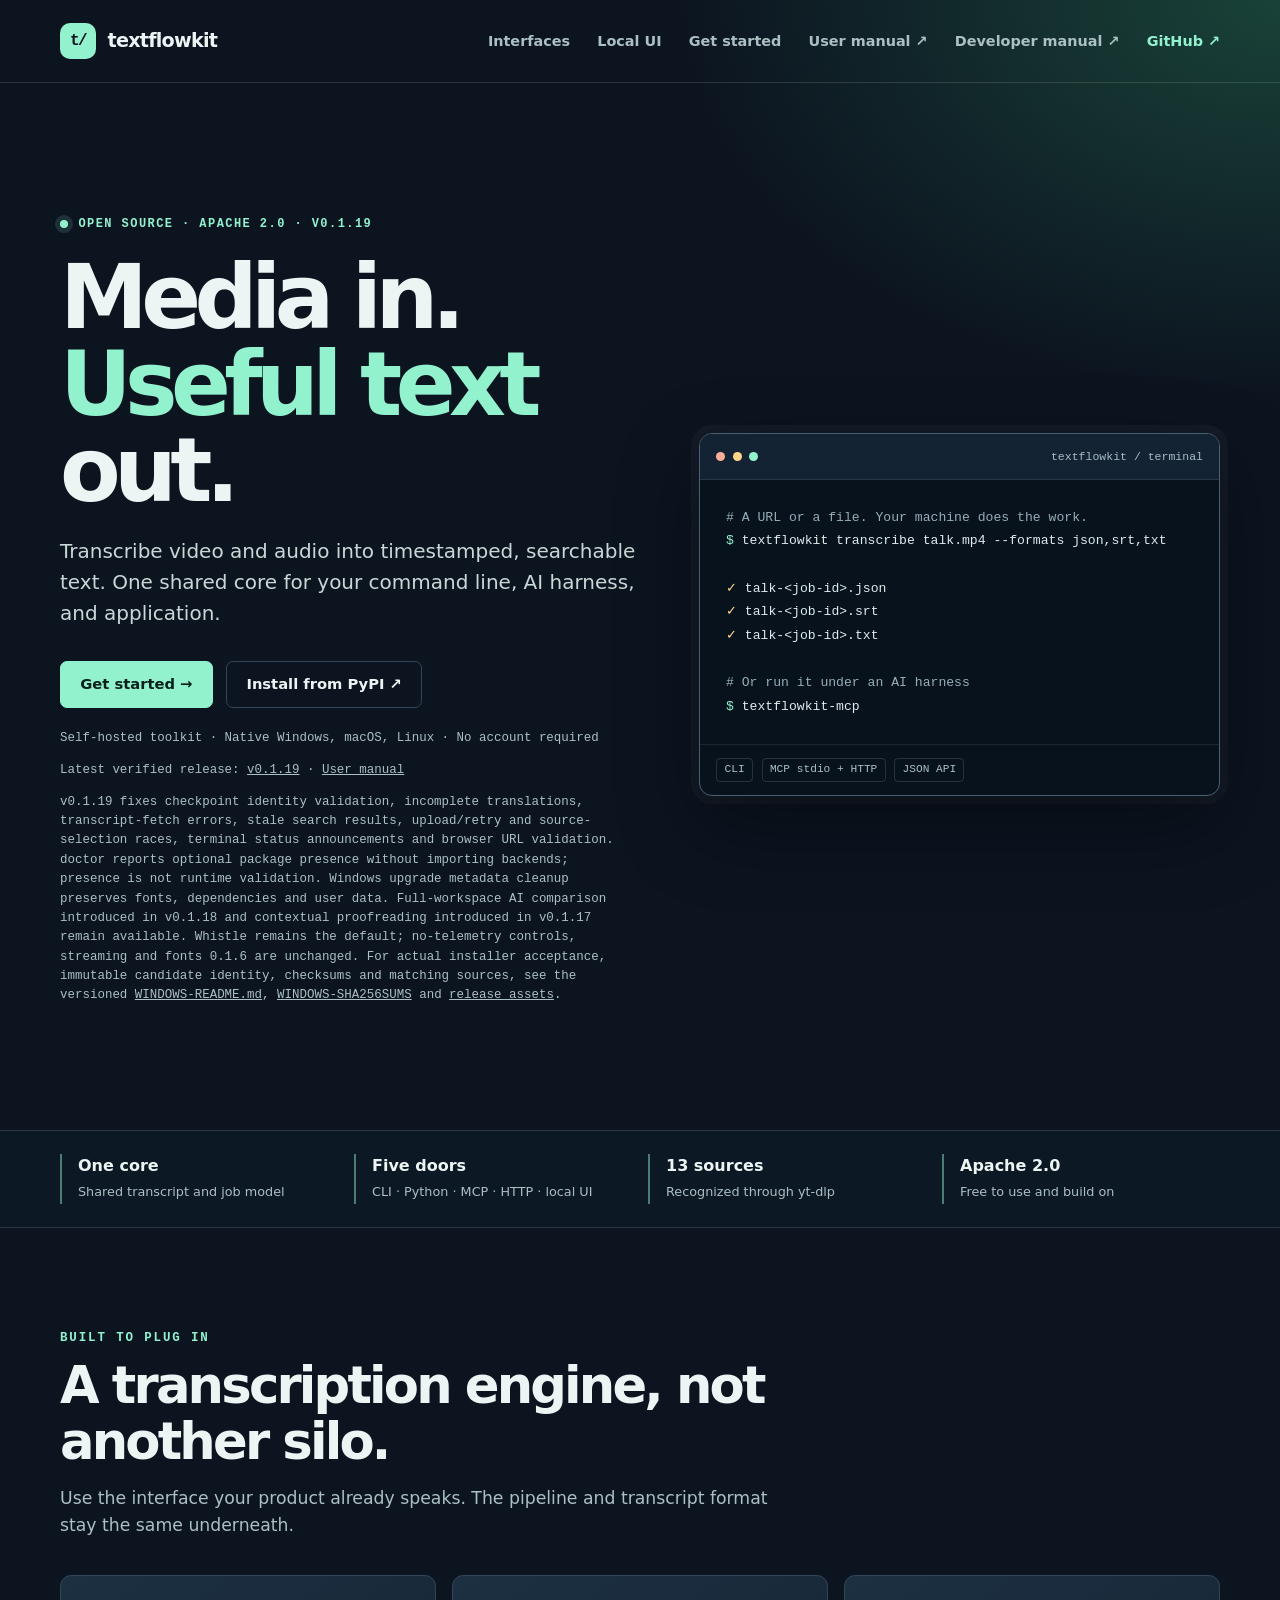
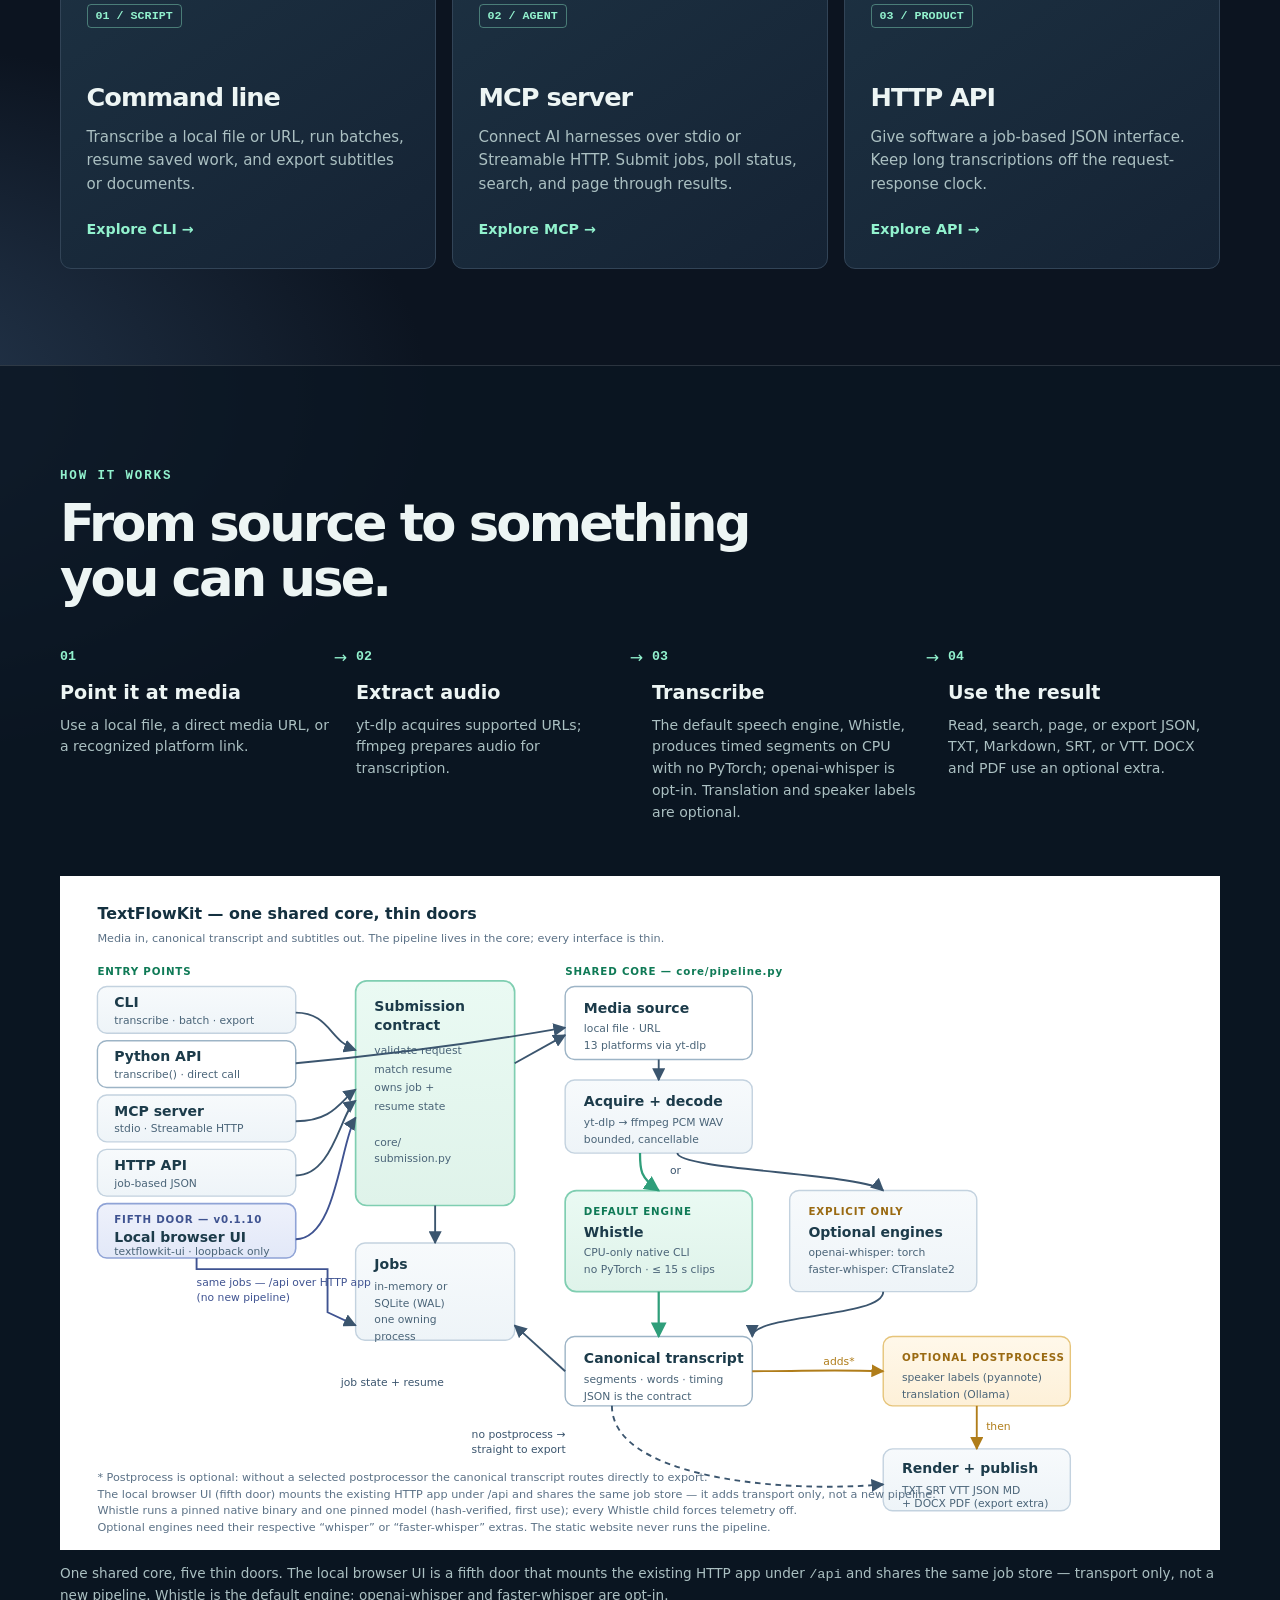
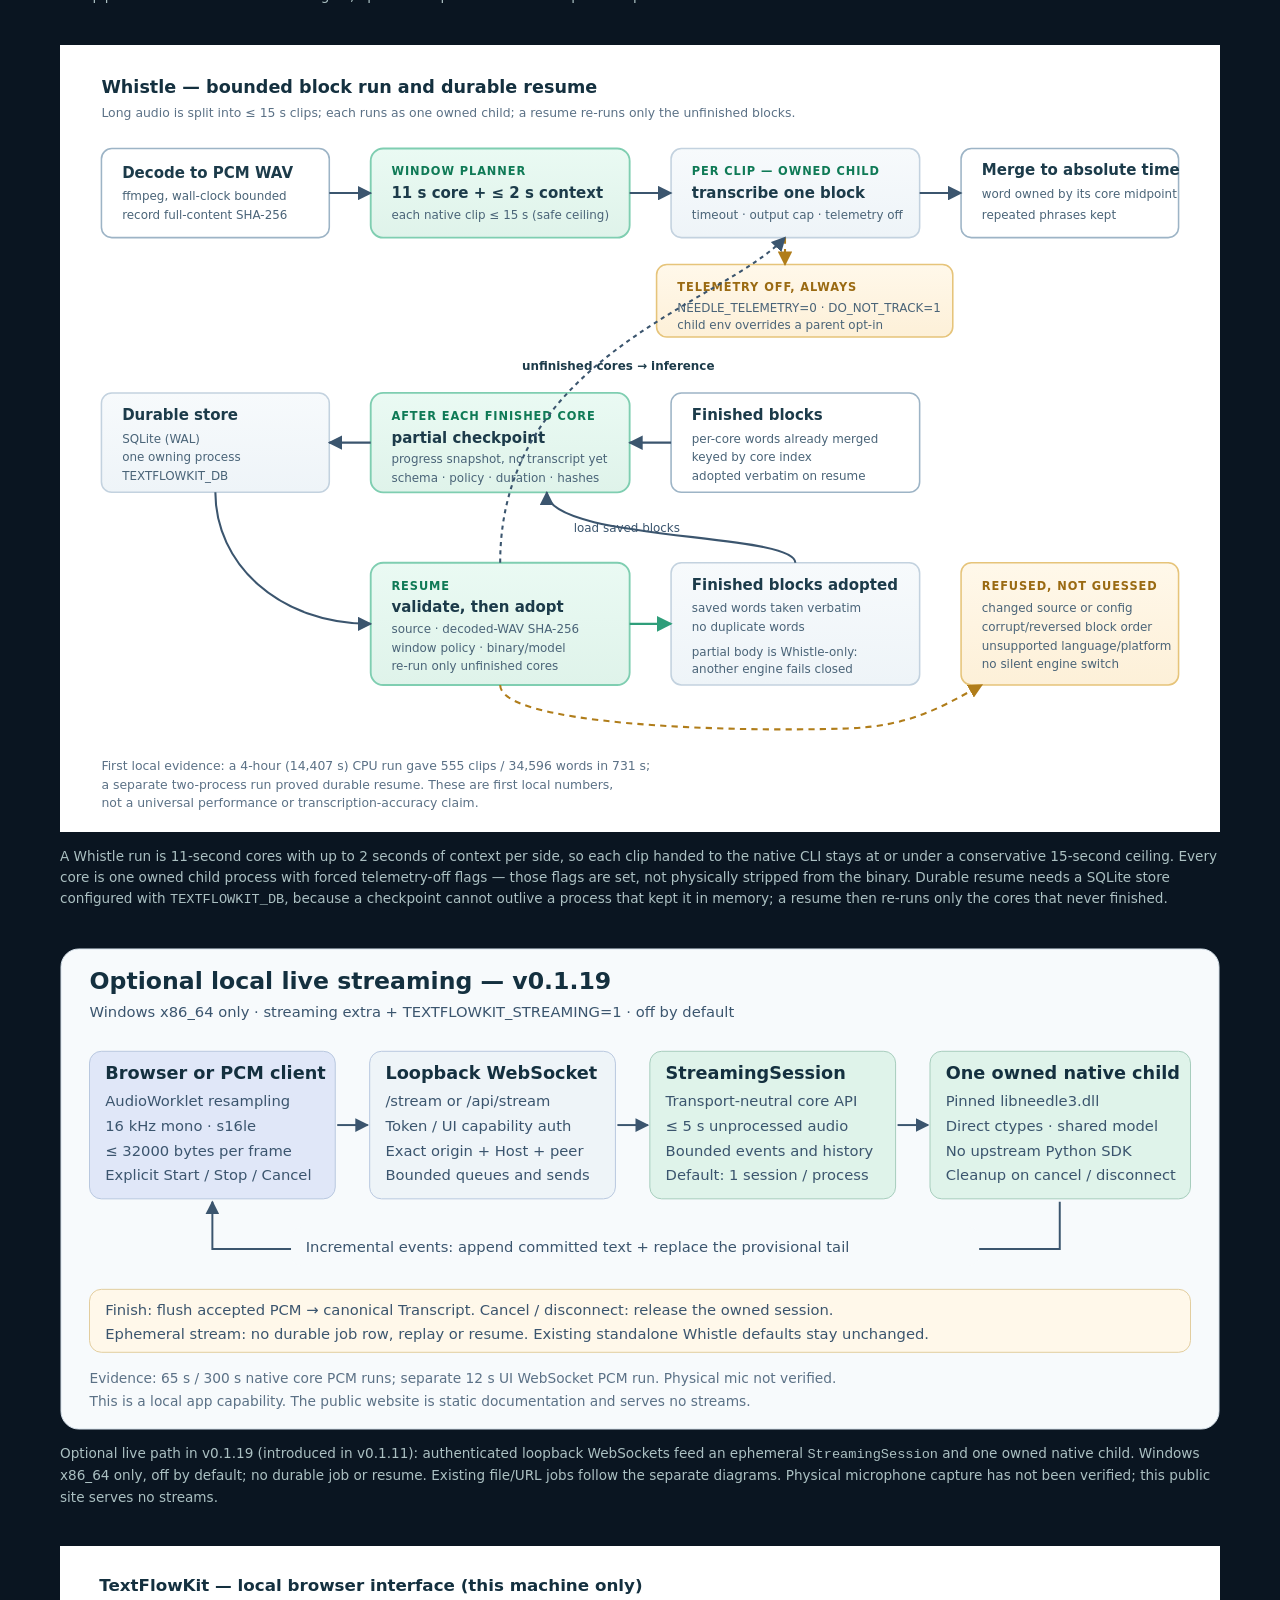
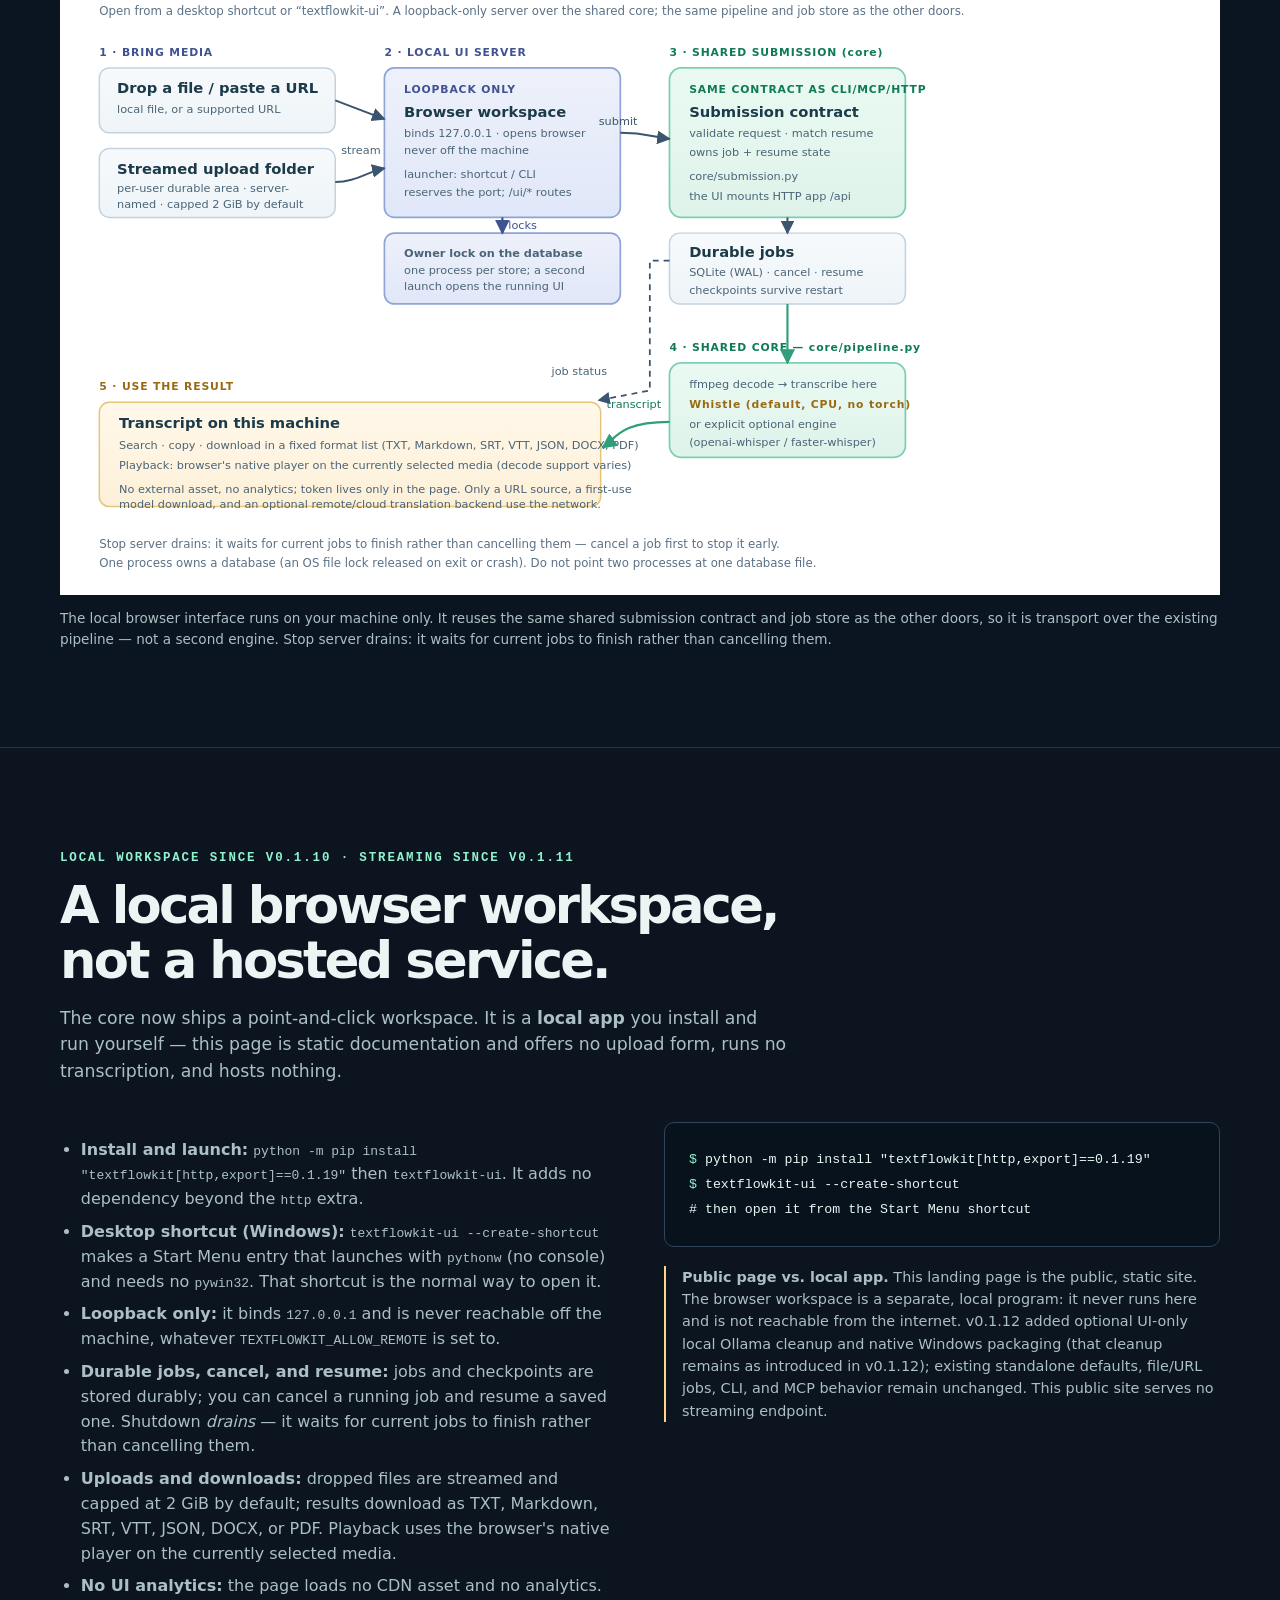
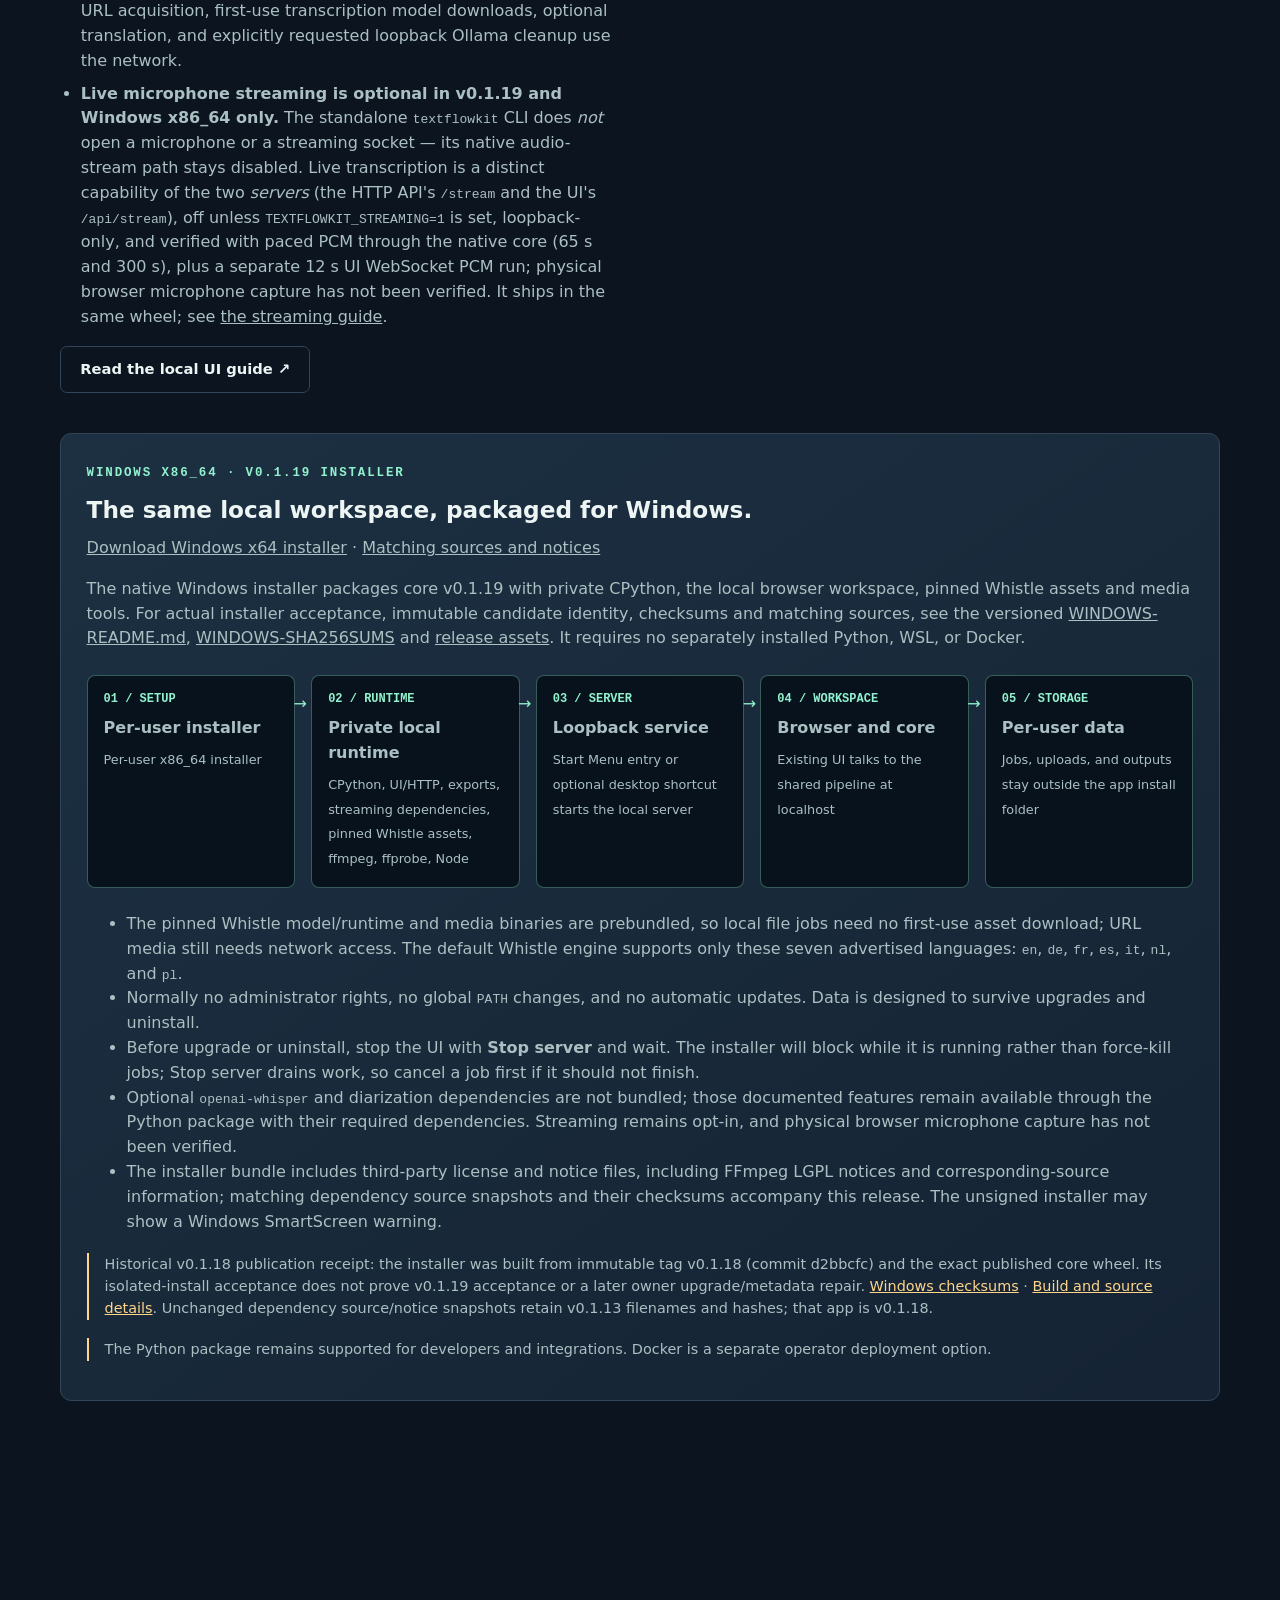
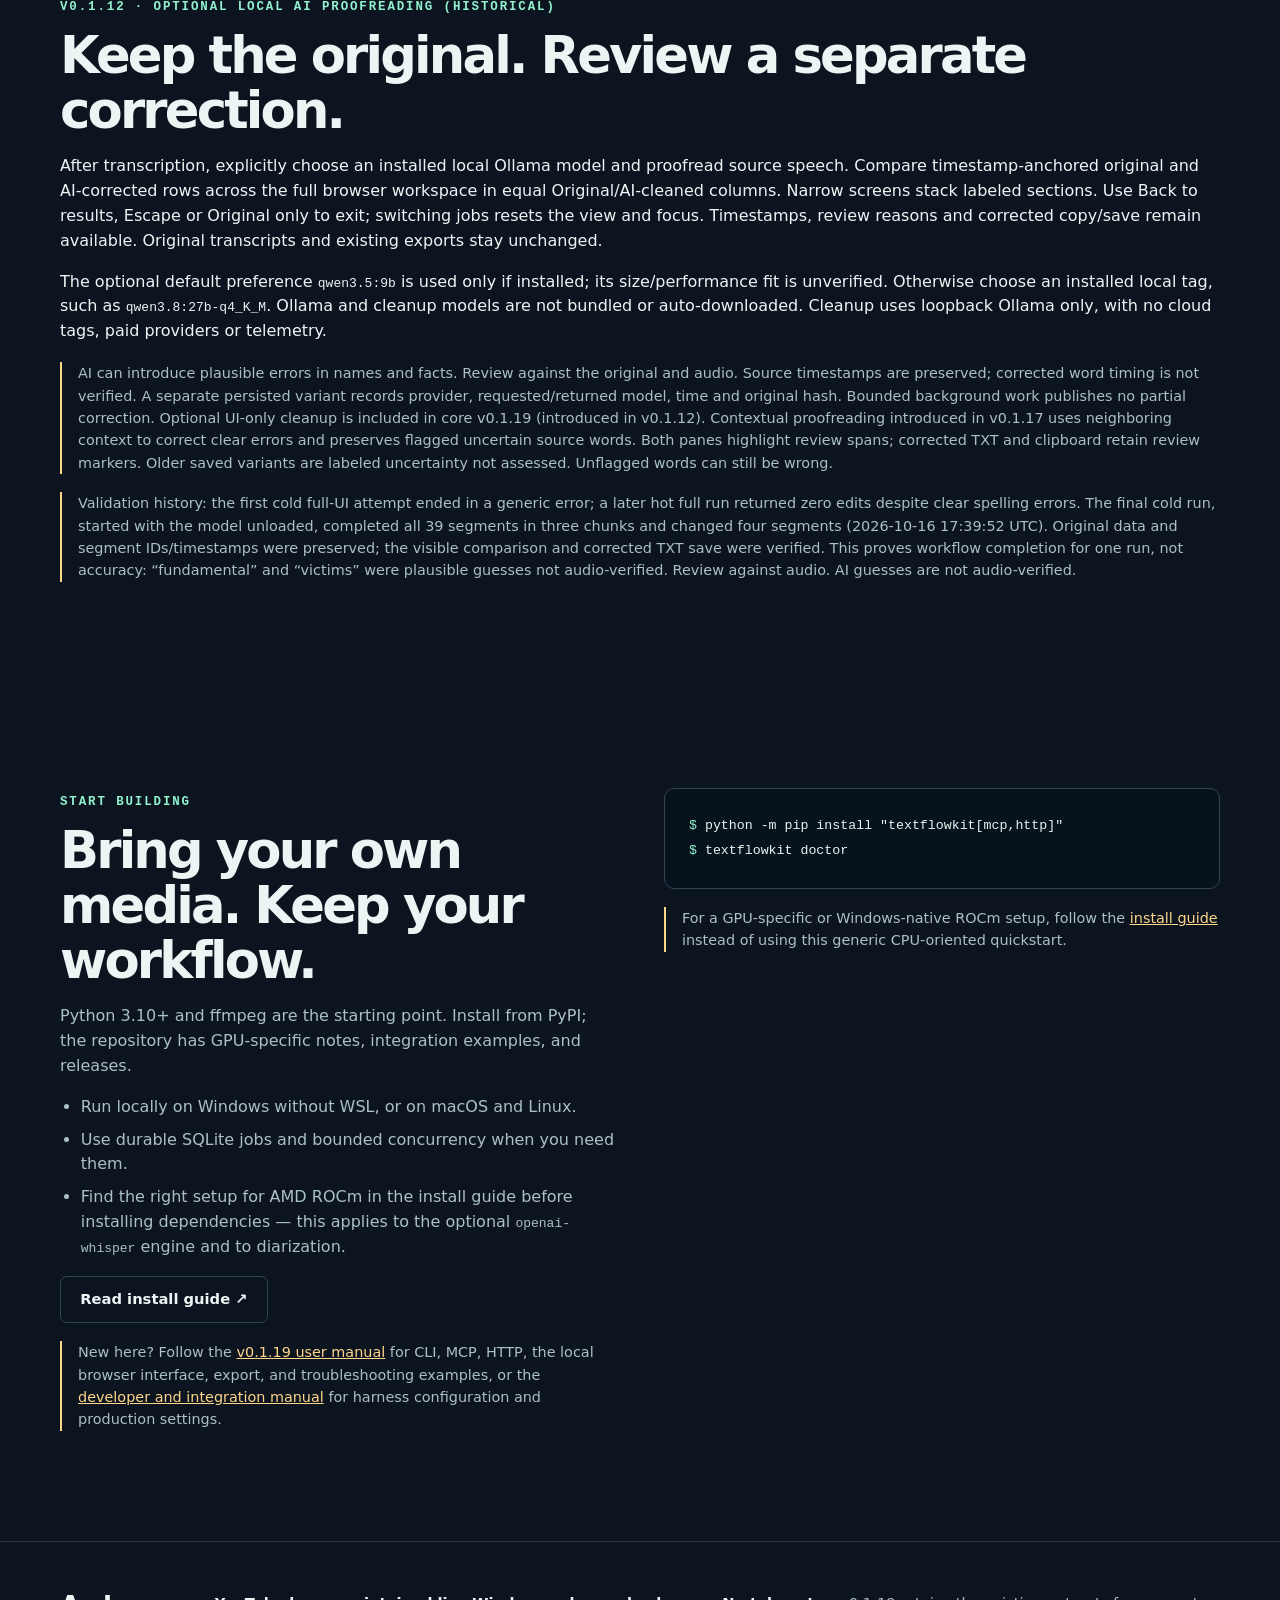
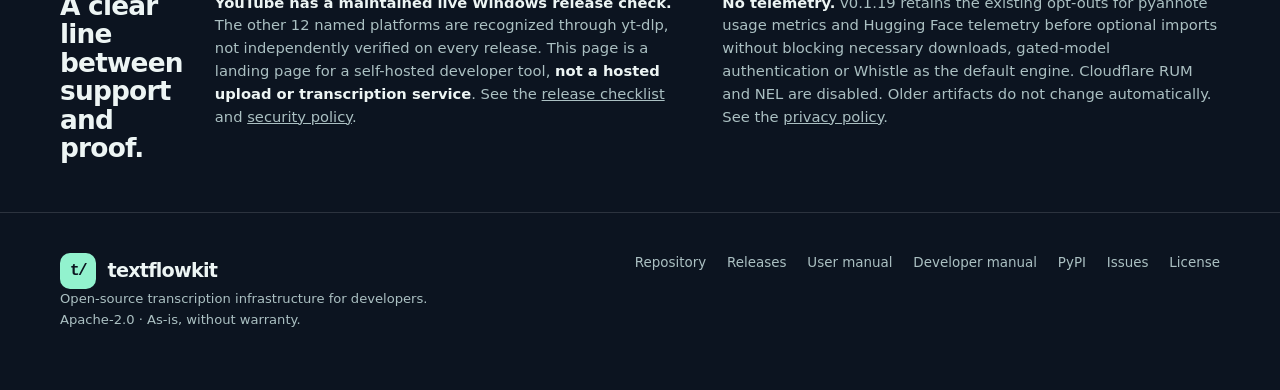
==== commit da16a234: "docs: make v0.1.19 release and acceptance references durable" ====
--- a/docs/index.html
+++ b/docs/index.html
@@ -214,8 +214,8 @@
           <a class="button secondary" href="https://pypi.org/project/textflowkit/">Install from PyPI <span aria-hidden="true">&nbsp;↗</span></a>
         </div>
         <p class="micro">Self-hosted toolkit · Native Windows, macOS, Linux · No account required</p>
-        <p class="micro">Latest verified release candidate (local source; publication pending): <a href="https://github.com/scottconverse/textflowkit/releases/tag/v0.1.19">v0.1.19</a> · <a href="https://github.com/scottconverse/textflowkit/blob/main/docs/user-manual.md">User manual</a></p>
-        <p class="micro">v0.1.19 fixes checkpoint identity validation, incomplete translations, transcript-fetch errors, stale search results, upload/retry and source-selection races, terminal status announcements and browser URL validation. <code>doctor</code> reports optional package presence without importing backends; presence is not runtime validation. Windows upgrade metadata cleanup preserves fonts, dependencies and user data. Full-workspace AI comparison introduced in v0.1.18 and contextual proofreading introduced in v0.1.17 remain available. Whistle remains the default; no-telemetry controls, streaming and fonts 0.1.6 are unchanged. The v0.1.19 Windows installer rebuild, publication and installed/browser acceptance remain pending.</p>
+        <p class="micro">Latest verified release: <a href="https://github.com/scottconverse/textflowkit/releases/tag/v0.1.19">v0.1.19</a> · <a href="https://github.com/scottconverse/textflowkit/blob/main/docs/user-manual.md">User manual</a></p>
+        <p class="micro">v0.1.19 fixes checkpoint identity validation, incomplete translations, transcript-fetch errors, stale search results, upload/retry and source-selection races, terminal status announcements and browser URL validation. <code>doctor</code> reports optional package presence without importing backends; presence is not runtime validation. Windows upgrade metadata cleanup preserves fonts, dependencies and user data. Full-workspace AI comparison introduced in v0.1.18 and contextual proofreading introduced in v0.1.17 remain available. Whistle remains the default; no-telemetry controls, streaming and fonts 0.1.6 are unchanged. For actual installer acceptance, immutable candidate identity, checksums and matching sources, see the versioned <a href="https://github.com/scottconverse/textflowkit/releases/download/v0.1.19/WINDOWS-README.md">WINDOWS-README.md</a>, <a href="https://github.com/scottconverse/textflowkit/releases/download/v0.1.19/WINDOWS-SHA256SUMS">WINDOWS-SHA256SUMS</a> and <a href="https://github.com/scottconverse/textflowkit/releases/tag/v0.1.19">release assets</a>.</p>
       </div>
       <div class="terminal" aria-label="Example transcription command and output">
         <div class="terminal-top"><span class="dot"></span><span class="dot"></span><span class="dot"></span><span class="terminal-label">textflowkit / terminal</span></div>
@@ -329,8 +329,8 @@
       <div class="installer-candidate" aria-labelledby="installer-candidate-title">
         <span class="kicker">Windows x86_64 · v0.1.19 installer</span>
         <h3 id="installer-candidate-title">The same local workspace, packaged for Windows.</h3>
-        <p><a href="https://github.com/scottconverse/textflowkit/releases/download/v0.1.19/TextFlowKit-0.1.19-windows-x64-setup.exe">Planned Windows x64 installer (publication pending)</a> · <a href="https://github.com/scottconverse/textflowkit/releases/tag/v0.1.19">Matching sources and notices</a></p>
-        <p>The planned native Windows installer packages core v0.1.19. Build it from the immutable v0.1.19 tag and exact published core wheel, then verify actual installation, version readback, native Whistle speech, privacy guards, browser launch and comparison/recovery behavior before publication. Publish the installer, payload manifest, checksums, acceptance receipt and matching FFmpeg source/notice assets together. These steps and the owner app upgrade are pending coordinator verification. It requires no separately installed Python, WSL, or Docker.</p>
+        <p><a href="https://github.com/scottconverse/textflowkit/releases/download/v0.1.19/TextFlowKit-0.1.19-windows-x64-setup.exe">Download Windows x64 installer</a> · <a href="https://github.com/scottconverse/textflowkit/releases/tag/v0.1.19">Matching sources and notices</a></p>
+        <p>The native Windows installer packages core v0.1.19 with private CPython, the local browser workspace, pinned Whistle assets and media tools. For actual installer acceptance, immutable candidate identity, checksums and matching sources, see the versioned <a href="https://github.com/scottconverse/textflowkit/releases/download/v0.1.19/WINDOWS-README.md">WINDOWS-README.md</a>, <a href="https://github.com/scottconverse/textflowkit/releases/download/v0.1.19/WINDOWS-SHA256SUMS">WINDOWS-SHA256SUMS</a> and <a href="https://github.com/scottconverse/textflowkit/releases/tag/v0.1.19">release assets</a>. It requires no separately installed Python, WSL, or Docker.</p>
         <ol class="installer-flow" aria-label="Windows installer architecture">
           <li class="installer-step"><b>01 / SETUP</b><strong>Per-user installer</strong><span>Per-user x86_64 installer</span></li>
           <li class="installer-step"><b>02 / RUNTIME</b><strong>Private local runtime</strong><span>CPython, UI/HTTP, exports, streaming dependencies, pinned Whistle assets, ffmpeg, ffprobe, Node</span></li>
